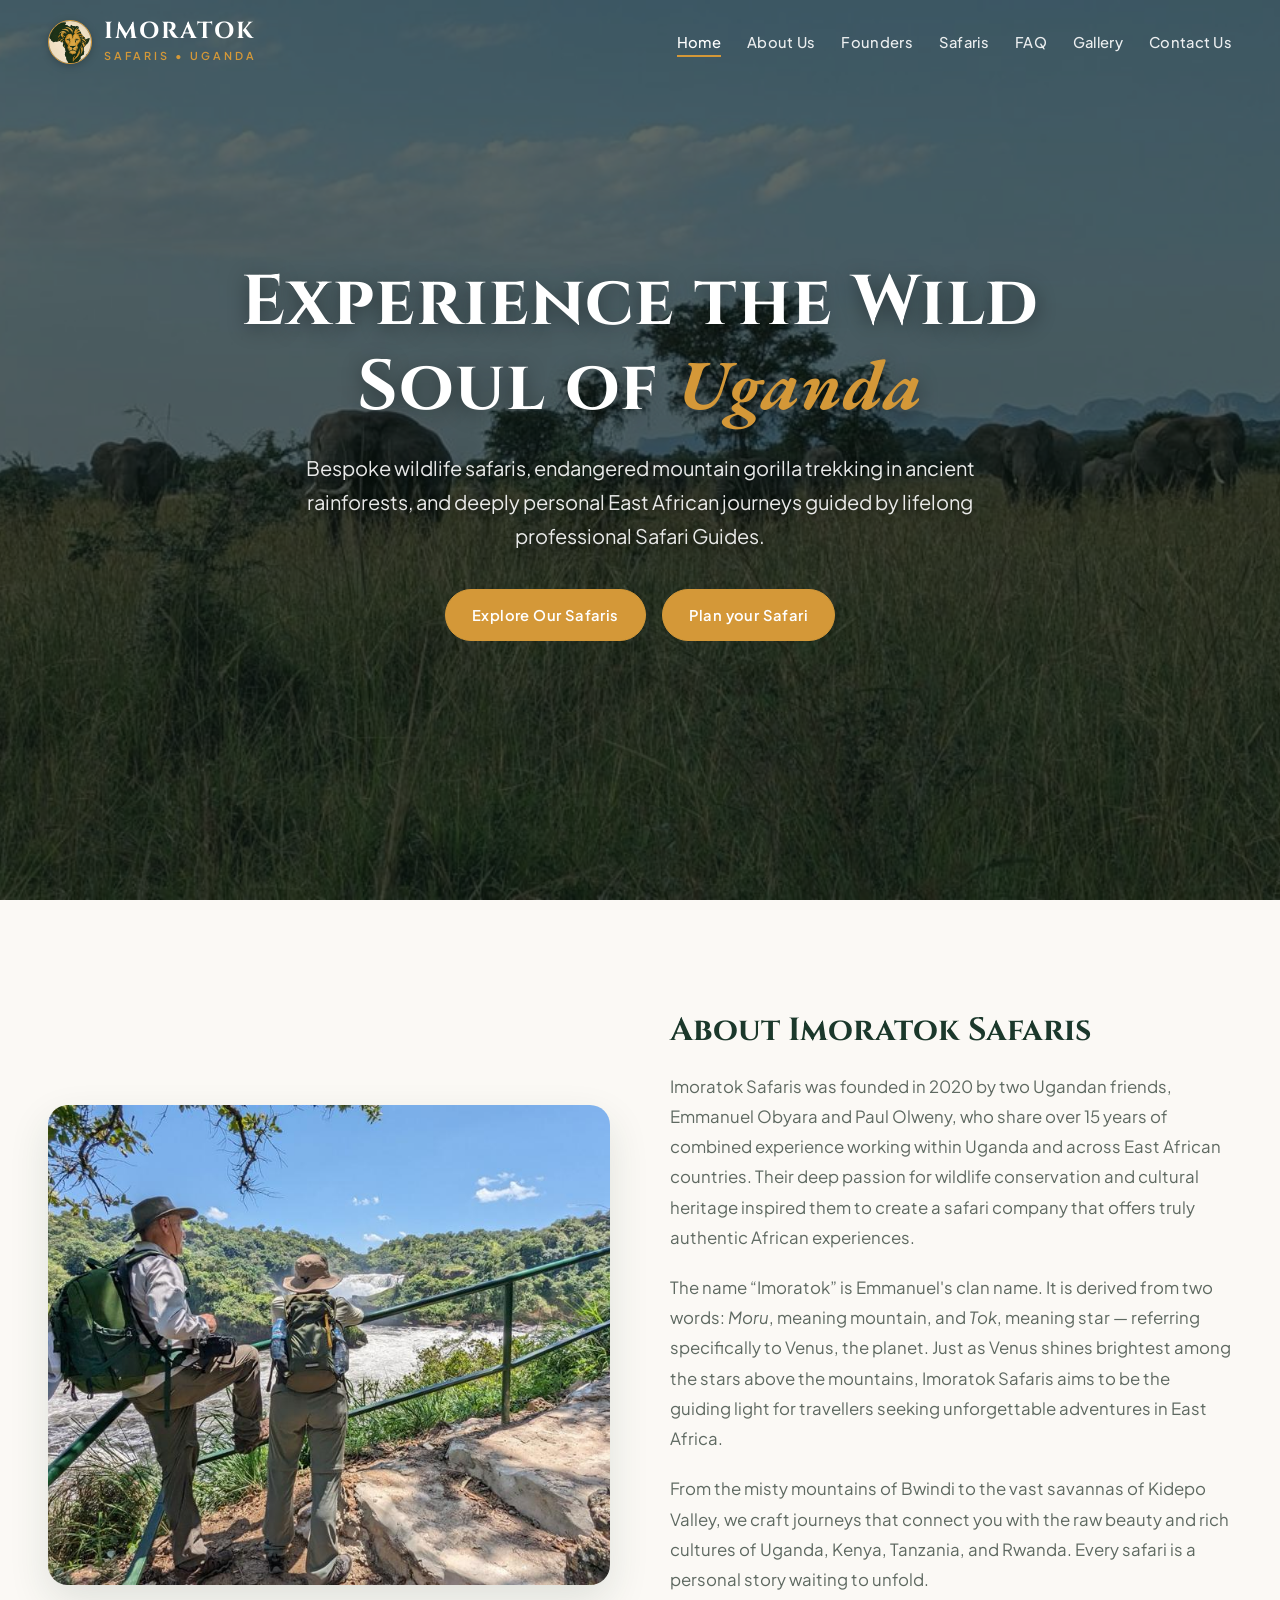
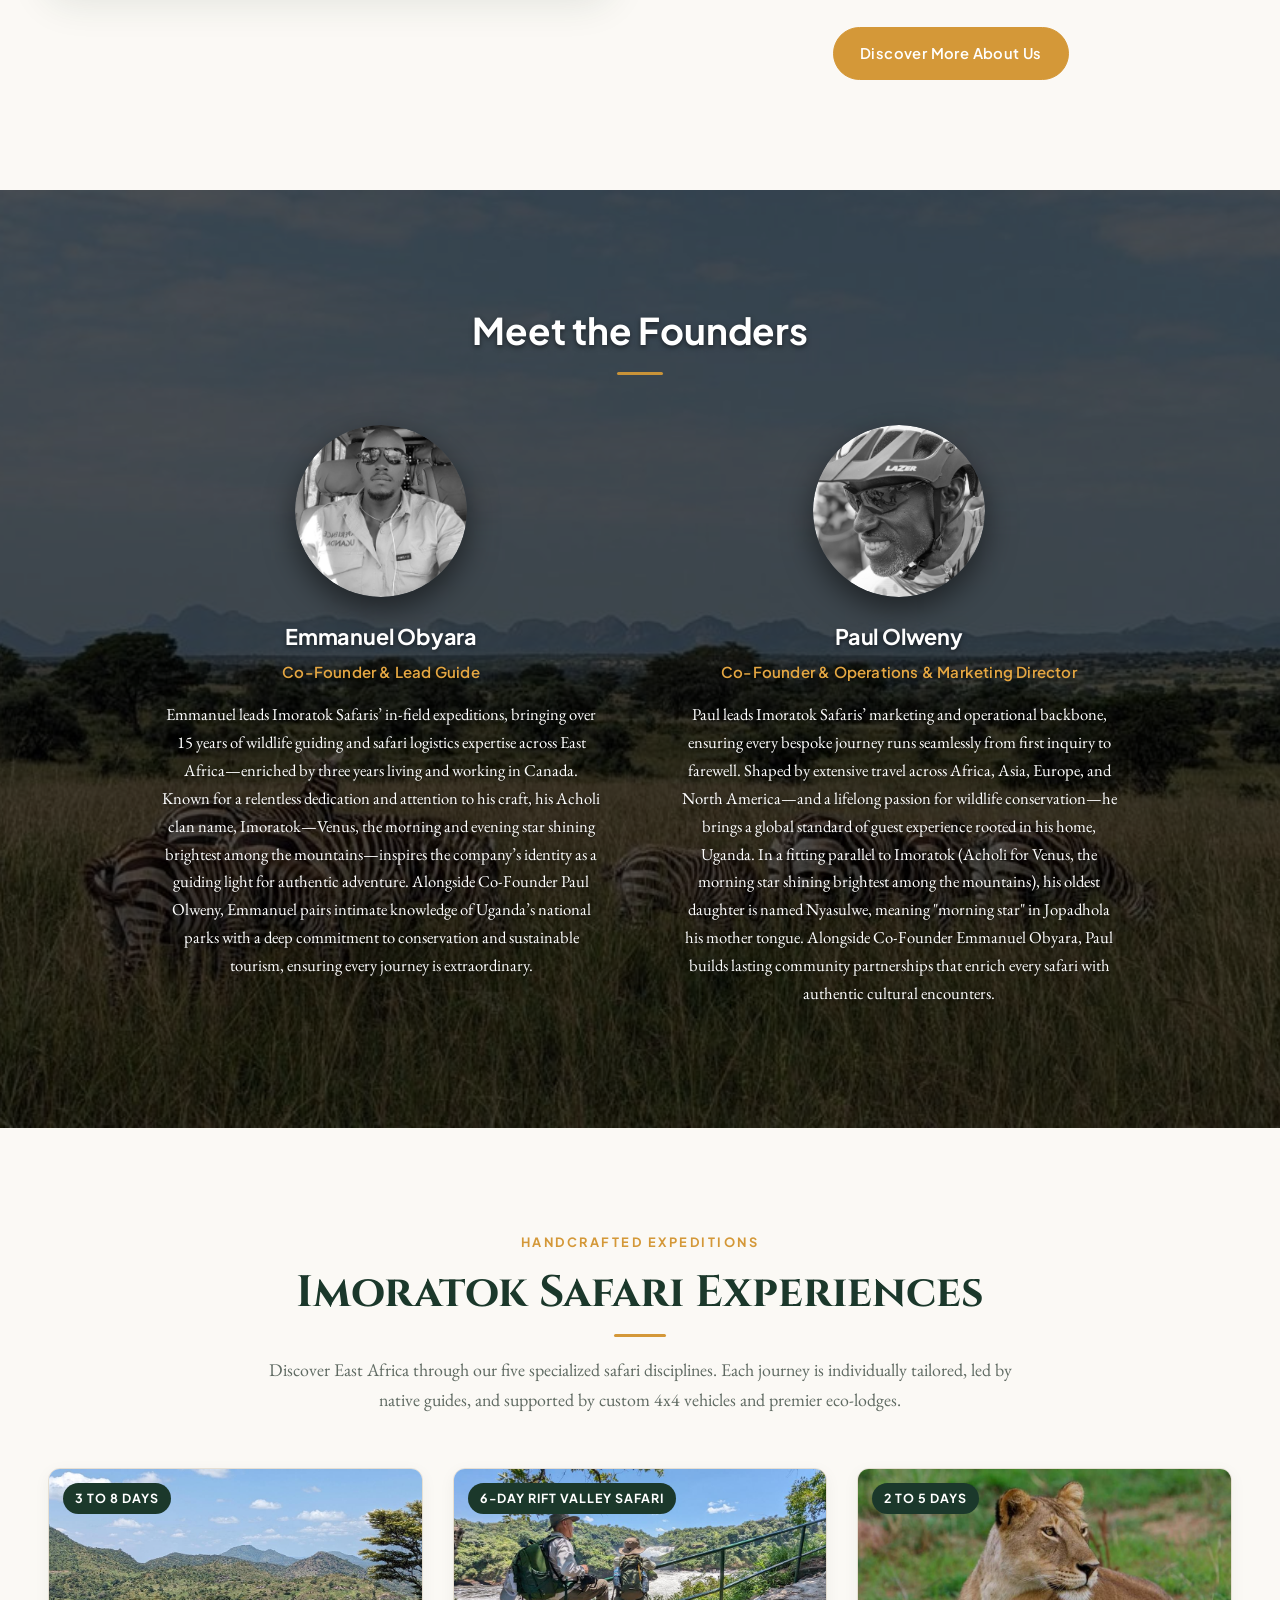
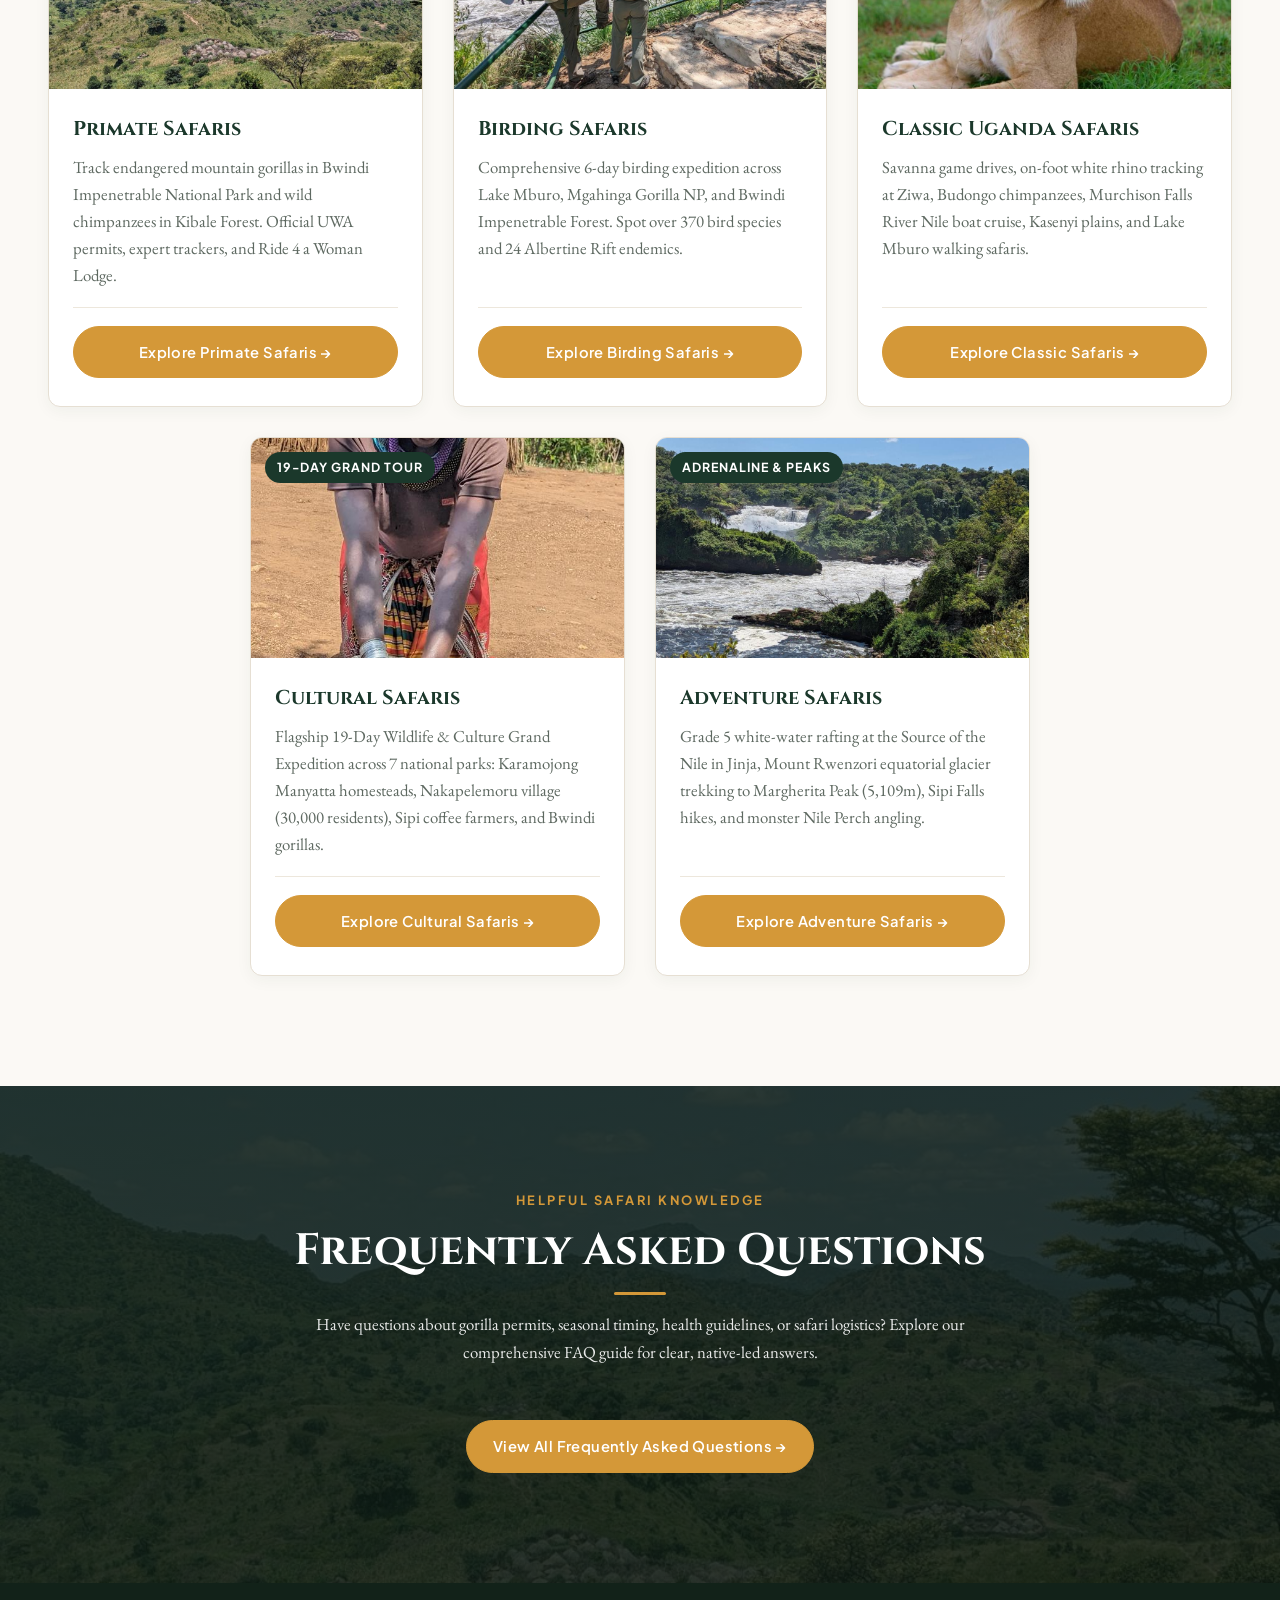
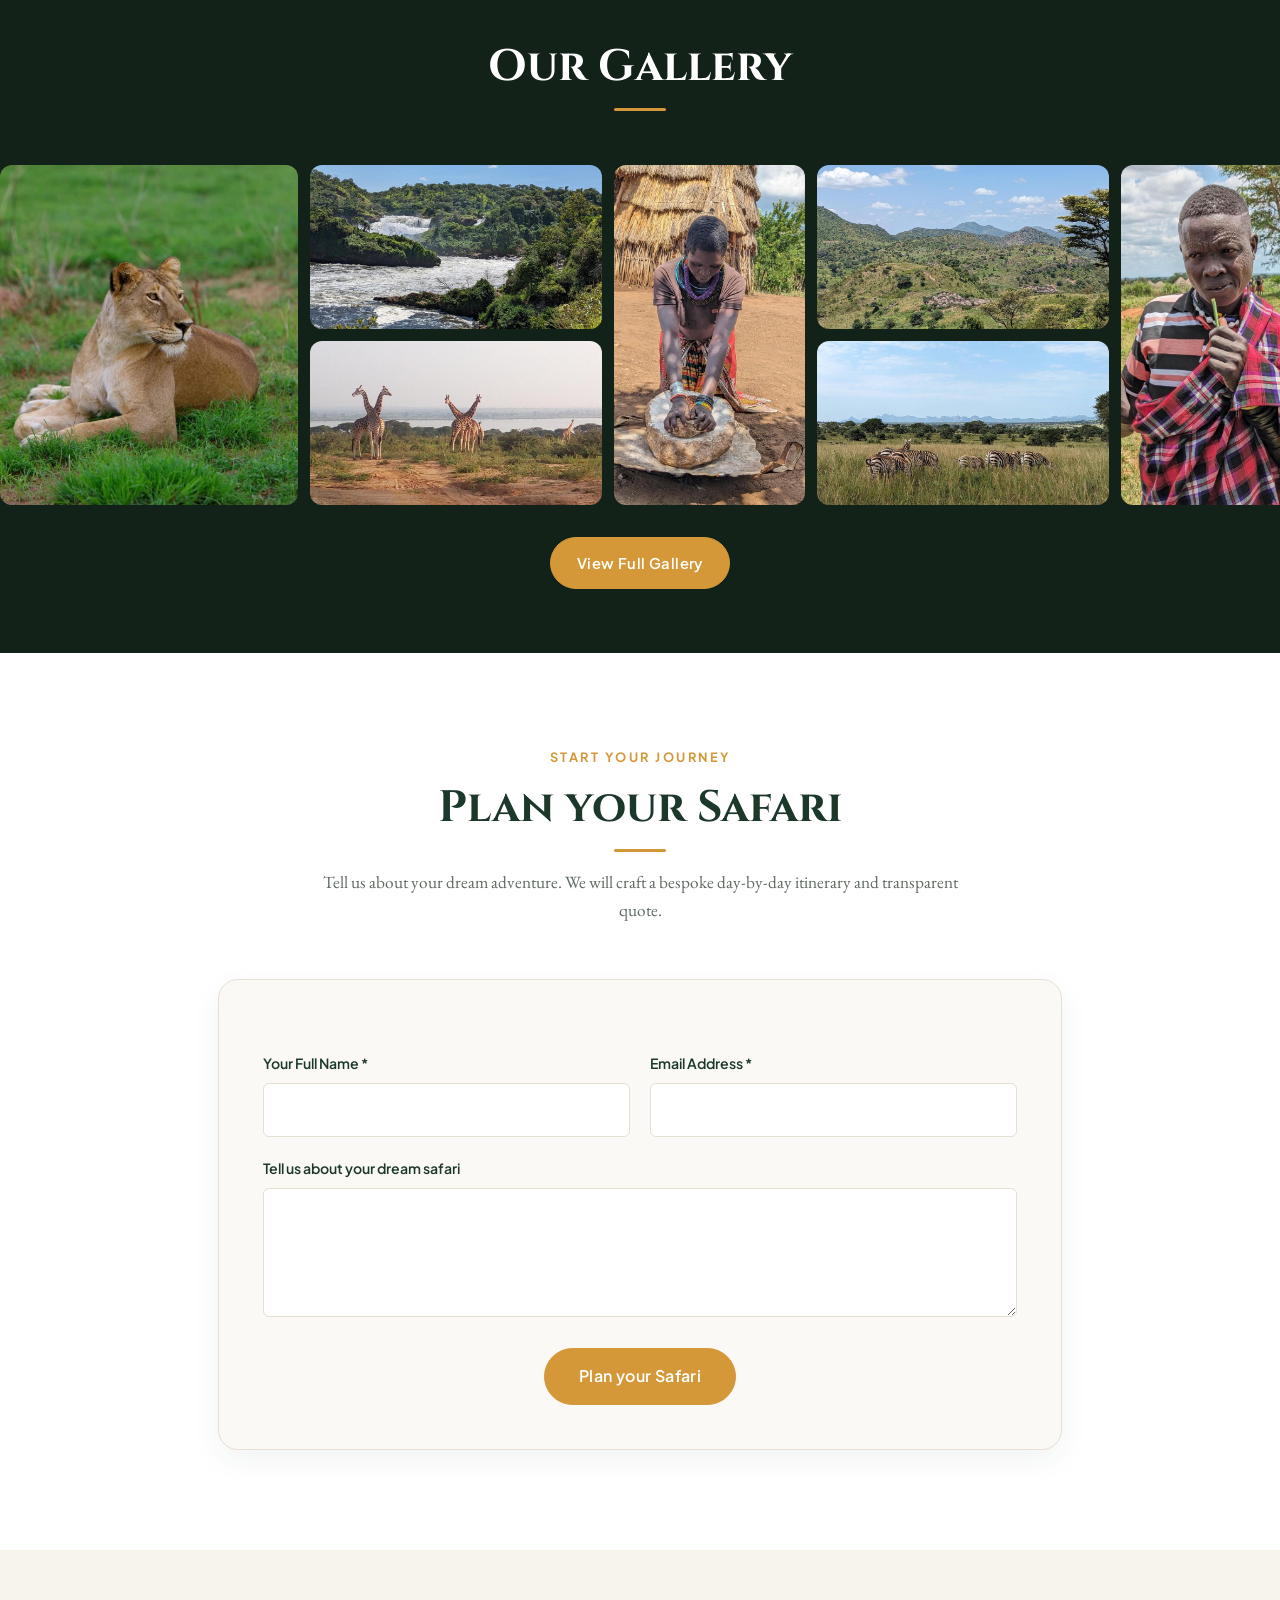
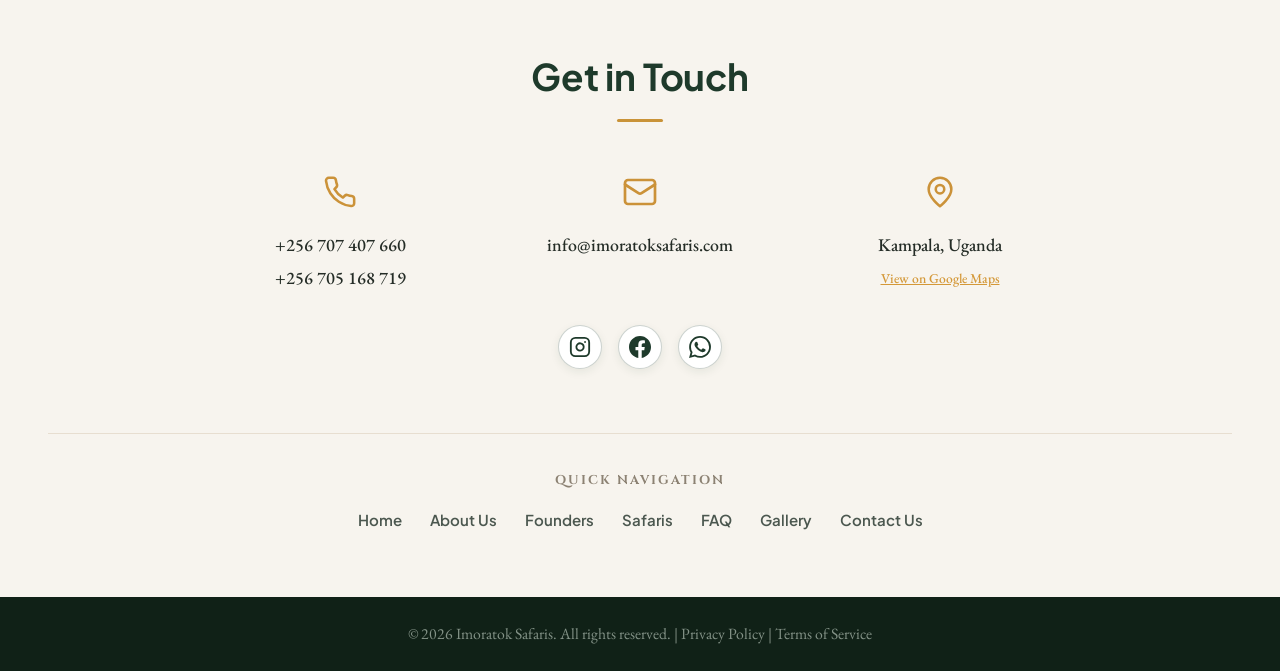
==== index.html @ a0bc0acc "feat: add Home link to navigation and update founder details and job titles" ====
<!DOCTYPE html>
<html lang="en">

<head>
  <meta charset="UTF-8">
  <meta name="viewport" content="width=device-width, initial-scale=1.0">

  <!-- Primary SEO Metadata (Optimized 50-60 chars title, 140-160 chars description) -->
  <title>Uganda Gorilla Safaris &amp; Wildlife Tours | Imoratok</title>
  <meta name="description"
    content="Explore Uganda with native guides. Gorilla trekking in Bwindi, chimps in Kibale, and Big 5 wildlife safaris. Plan your East African safari today.">
  <meta name="keywords"
    content="Uganda Safaris, Gorilla Trekking Bwindi, Uganda Wildlife Tours, Kibale Chimpanzee Habituation, Murchison Falls Safari, Queen Elizabeth National Park, Imoratok Safaris">

  <!-- Canonical URL & Favicon -->
  <link rel="canonical" href="https://imoratoksafaris.com/">
  <link rel="icon" type="image/svg+xml" href="images/favicon.svg">
  <link rel="icon" type="image/png" sizes="32x32" href="images/favicon-32x32.png">
  <link rel="icon" type="image/png" sizes="16x16" href="images/favicon-16x16.png">
  <link rel="apple-touch-icon" sizes="180x180" href="images/apple-touch-icon.png">

  <!-- Open Graph & Social Sharing -->
  <meta property="og:type" content="website">
  <meta property="og:site_name" content="Imoratok Safaris">
  <meta property="og:title" content="Uganda Gorilla Safaris &amp; Wildlife Tours | Imoratok">
  <meta property="og:description"
    content="Discover Uganda with native guides. Mountain gorilla trekking, Big Five game drives, and tailor-made East African safari journeys.">
  <meta property="og:url" content="https://imoratoksafaris.com/">
  <meta property="og:image" content="https://imoratoksafaris.com/images/Falls%20View.jpeg">
  <meta property="og:locale" content="en_US">

  <!-- Twitter Cards -->
  <meta name="twitter:card" content="summary_large_image">
  <meta name="twitter:title" content="Uganda Gorilla Safaris &amp; Wildlife Tours | Imoratok">
  <meta name="twitter:description"
  content="Bespoke wildlife safaris and mountain gorilla trekking in Uganda led by professional Safari Guides with 15+
  years experience.">
  <meta name="twitter:image" content="https://imoratoksafaris.com/images/Falls%20View.jpeg">

  <!-- Google Fonts: Cinzel & Plus Jakarta Sans & EB Garamond -->
  <link rel="preconnect" href="https://fonts.googleapis.com">
  <link rel="preconnect" href="https://fonts.gstatic.com" crossorigin>
  <link
    href="https://fonts.googleapis.com/css2?family=Cinzel:wght@600;700;800&family=EB+Garamond:ital,wght@0,400;0,500;0,600;1,400&family=Plus+Jakarta+Sans:wght@400;500;600;700&display=swap"
    rel="stylesheet">

  <!-- Main Stylesheet -->
  <link rel="stylesheet" href="css/style.css">

  <!-- Structured Data: JSON-LD (Entity, LocalBusiness, FAQPage) -->
  <script type="application/ld+json">
  {
    "@context": "https://schema.org",
    "@graph": [
      {
        "@type": ["TravelAgency", "TouristInformationCenter", "LocalBusiness"],
        "@id": "https://imoratoksafaris.com/#organization",
        "name": "Imoratok Safaris",
        "url": "https://imoratoksafaris.com/",
        "logo": "https://imoratoksafaris.com/images/Imoratok_Safaris_Logo.png",
        "image": "https://imoratoksafaris.com/images/Falls%20View.jpeg",
        "description": "Imoratok Safaris is a premier native-owned tour operator in Uganda, offering bespoke wildlife safaris, mountain gorilla habituation in Bwindi, chimpanzee tracking in Kibale, and cultural East African expeditions.",
        "telephone": "+256707407660",
        "email": "info@imoratoksafaris.com",
        "priceRange": "$$$",
        "address": {
          "@type": "PostalAddress",
          "addressLocality": "Kampala",
          "addressRegion": "Central Region",
          "addressCountry": "UG"
        },
        "geo": {
          "@type": "GeoCoordinates",
          "latitude": 0.3136,
          "longitude": 32.5811
        },
        "areaServed": [
          { "@type": "Country", "name": "Uganda" },
          { "@type": "Country", "name": "Rwanda" },
          { "@type": "Country", "name": "Kenya" },
          { "@type": "Country", "name": "Tanzania" }
        ],
        "founders": [
          {
            "@type": "Person",
            "name": "Emmanuel Obyara",
            "jobTitle": "Co-Founder & Lead Guide"
          },
          {
            "@type": "Person",
            "name": "Paul Olweny",
            "jobTitle": "Co-Founder & Operations & Marketing Director"
          }
        ],
        "sameAs": [
          "https://www.instagram.com/imoratoksafaris",
          "https://www.facebook.com/imoratoksafaris"
        ]
      }
    ]
  }
  </script>
</head>

<body>

  <!-- ==========================================================================
       Header & Navigation
       ========================================================================== -->
  <header class="site-header" role="banner">
    <div class="container header-container">
      <!-- Left: Brand Logo -->
      <a href="#hero" class="brand-logo" aria-label="Imoratok Safaris Homepage">
        <img src="images/logo-badge.png" alt="Imoratok Safaris Emblem" class="brand-logo-badge" width="44" height="44">
        <div class="brand-text">
          <span class="brand-title">IMORATOK</span>
          <span class="brand-subtitle">Safaris • Uganda</span>
        </div>
      </a>

      <!-- Mobile Hamburger Toggle -->
      <button class="mobile-toggle" aria-label="Toggle navigation menu" aria-expanded="false"
        aria-controls="primaryNav">
        <span class="hamburger-line"></span>
        <span class="hamburger-line"></span>
        <span class="hamburger-line"></span>
      </button>

      <!-- Navigation Items -->
      <nav class="nav-wrapper" id="primaryNav" role="navigation" aria-label="Primary Navigation">
        <ul class="nav-links">
          <li><a href="#hero" class="nav-link">Home</a></li>
          <li><a href="#story" class="nav-link">About Us</a></li>
          <li><a href="#founders" class="nav-link">Founders</a></li>
          <li><a href="#safaris" class="nav-link">Safaris</a></li>
          <li><a href="#faq" class="nav-link">FAQ</a></li>
          <li><a href="#gallery" class="nav-link">Gallery</a></li>
          <li><a href="#inquire" class="nav-link">Contact Us</a></li>
        </ul>
      </nav>
    </div>
  </header>

  <!-- ==========================================================================
       Hero Section
       ========================================================================== -->
  <section class="hero-section" id="hero" aria-label="Welcome to Imoratok Safaris">
    <div class="hero-overlay"></div>
    <div class="container hero-content">
      <h1 class="hero-title">
        Experience the Wild Soul of <span class="highlight">Uganda</span>
      </h1>
      <p class="hero-subtitle">
        Bespoke wildlife safaris, endangered mountain gorilla trekking in ancient rainforests, and deeply personal East
        African journeys guided by lifelong professional Safari Guides.
      </p>
      <div style="margin-top: 32px; display: flex; gap: 16px; justify-content: center; flex-wrap: wrap;">
        <a href="#safaris" class="btn btn-primary">Explore Our Safaris</a>
        <a href="#inquire" class="btn btn-primary">Plan your Safari</a>
      </div>
    </div>
  </section>

  <!-- ==========================================================================
       About Us Section
       ========================================================================== -->
  <section class="story-section" id="story">
    <div class="container">
      <div class="story-grid">
        <div class="story-visual">
          <img width="1080" height="607" src="images/Falls View.jpeg" alt="Scenic View of Murchison Falls in Uganda"
            class="story-img-main" loading="lazy">
        </div>

        <div class="story-content">
          <h3>About Imoratok Safaris</h3>
          <p class="story-body">
            Imoratok Safaris was founded in 2020 by two Ugandan friends, Emmanuel Obyara and Paul Olweny, who share over
            15 years of combined experience working within Uganda and across East African countries. Their deep passion
            for wildlife conservation and cultural heritage inspired them to create a safari company that offers truly
            authentic African experiences.
          </p>
          <p class="story-body">
            The name &ldquo;Imoratok&rdquo; is Emmanuel's clan name. It is derived from two words: <em>Moru</em>,
            meaning mountain, and <em>Tok</em>, meaning star &mdash; referring specifically to Venus, the planet. Just
            as Venus shines brightest among the stars above the mountains, Imoratok Safaris aims to be the guiding light
            for travellers seeking unforgettable adventures in East Africa.
          </p>
          <p class="story-body">
            From the misty mountains of Bwindi to the vast savannas of Kidepo Valley, we craft journeys that connect you
            with the raw beauty and rich cultures of Uganda, Kenya, Tanzania, and Rwanda. Every safari is a personal
            story waiting to unfold.
          </p>
          <div class="story-btn-wrapper">
            <a href="about.html" class="btn btn-primary">Discover More About Us</a>
          </div>
        </div>
      </div>
    </div>
  </section>

  <!-- ==========================================================================
       Meet the Founders Section
       ========================================================================== -->
  <section class="founders-section" id="founders">
    <div class="container">
      <div class="founders-header">
        <h2 class="founders-title">Meet the Founders</h2>
        <div class="founders-line"></div>
      </div>

      <div class="founders-grid">
        <!-- Founder 1: Emmanuel Obyara -->
        <div class="founder-card">
          <div class="founder-image-wrapper">
            <img width="800" height="800" src="images/Emma.webp" alt="Emmanuel Obyara - Co-Founder & Lead Guide">
          </div>
          <h3 class="founder-name">Emmanuel Obyara</h3>
          <p class="founder-role">Co-Founder &amp; Lead Guide</p>
          <p class="founder-bio">
            Emmanuel leads Imoratok Safaris’ in-field expeditions, bringing over 15 years of wildlife guiding and safari
            logistics expertise across East Africa—enriched by three years living and working in Canada. Known for a
            relentless dedication and attention to his craft, his Acholi clan name, Imoratok—Venus, the morning and
            evening star shining brightest among the mountains—inspires the company’s identity as a guiding light for
            authentic adventure. Alongside Co-Founder Paul Olweny, Emmanuel pairs intimate knowledge of Uganda’s
            national parks with a deep commitment to conservation and sustainable tourism, ensuring every journey is
            extraordinary.
          </p>
        </div>

        <!-- Founder 2: Paul Olweny -->
        <div class="founder-card">
          <div class="founder-image-wrapper">
            <img width="1350" height="900" src="images/paul-bio.jpg"
              alt="Paul Olweny - Co-Founder & Operations & Marketing Director">
          </div>
          <h3 class="founder-name">Paul Olweny</h3>
          <p class="founder-role">Co-Founder &amp; Operations &amp; Marketing Director</p>
          <p class="founder-bio">
            Paul leads Imoratok Safaris’ marketing and operational backbone, ensuring every bespoke journey runs
            seamlessly from first inquiry to farewell. Shaped by extensive travel across Africa, Asia, Europe, and
            North America—and a lifelong passion for wildlife conservation—he brings a global standard of guest
            experience rooted in his home, Uganda. In a fitting parallel to Imoratok (Acholi for Venus, the morning star
            shining brightest among the mountains), his oldest daughter is named Nyasulwe, meaning "morning star" in
            Jopadhola his mother tongue. Alongside Co-Founder Emmanuel Obyara, Paul builds lasting community
            partnerships that enrich every safari with authentic cultural encounters.
          </p>
        </div>
      </div>
    </div>
  </section>

  <!-- ==========================================================================
       Safaris Section - Signature Safari Experiences (5 Safari Disciplines)
       ========================================================================== -->
  <section class="safaris-section" id="safaris">
    <div class="container">
      <div class="section-header">
        <span class="section-tag">Handcrafted Expeditions</span>
        <h2 class="section-title">Imoratok Safari Experiences</h2>
        <div class="section-line"></div>
        <p
          style="max-width: 780px; margin: 18px auto 0; font-family: var(--font-serif); font-size: 1.12rem; color: var(--color-text-muted); text-align: center;">
          Discover East Africa through our five specialized safari disciplines. Each journey is individually tailored,
          led by native guides, and supported by custom 4x4 vehicles and premier eco-lodges.
        </p>
      </div>

      <!-- 5 Safari Tiles Grid -->
      <div class="featured-safaris-grid">
        <!-- Tile 1: Primate Safaris -->
        <article class="safari-card">
          <div class="safari-card-media">
            <img width="1080" height="607" src="images/Hillside.jpeg"
              alt="Mountain Gorilla Trekking in Bwindi Rainforest" loading="lazy">
            <span class="safari-card-badge">3 to 8 Days</span>
          </div>
          <div class="safari-card-body">
            <h3 class="safari-card-title">Primate Safaris</h3>
            <p class="safari-card-desc">
              Track endangered mountain gorillas in Bwindi Impenetrable National Park and wild chimpanzees in Kibale
              Forest. Official UWA permits, expert trackers, and Ride 4 a Woman Lodge.
            </p>
            <div class="safari-card-footer">
              <a href="primate-safaris.html" class="btn btn-primary" style="width: 100%; text-align: center;">Explore
                Primate Safaris &rarr;</a>
            </div>
          </div>
        </article>

        <!-- Tile 2: Birding Safaris -->
        <article class="safari-card">
          <div class="safari-card-media">
            <img width="1080" height="607" src="images/Falls View.jpeg" alt="Bird Watching in Lake Mburo and Mgahinga"
              loading="lazy">
            <span class="safari-card-badge">6-Day Rift Valley Safari</span>
          </div>
          <div class="safari-card-body">
            <h3 class="safari-card-title">Birding Safaris</h3>
            <p class="safari-card-desc">
              Comprehensive 6-day birding expedition across Lake Mburo, Mgahinga Gorilla NP, and Bwindi Impenetrable
              Forest. Spot over 370 bird species and 24 Albertine Rift endemics.
            </p>
            <div class="safari-card-footer">
              <a href="birding-safaris.html" class="btn btn-primary" style="width: 100%; text-align: center;">Explore
                Birding Safaris &rarr;</a>
            </div>
          </div>
        </article>

        <!-- Tile 3: Classic Uganda Safaris -->
        <article class="safari-card">
          <div class="safari-card-media">
            <img width="947" height="1080" src="images/Animals/Lioness.jpeg"
              alt="Tree Climbing Lion in Queen Elizabeth National Park" loading="lazy">
            <span class="safari-card-badge">2 to 5 Days</span>
          </div>
          <div class="safari-card-body">
            <h3 class="safari-card-title">Classic Uganda Safaris</h3>
            <p class="safari-card-desc">
              Savanna game drives, on-foot white rhino tracking at Ziwa, Budongo chimpanzees, Murchison Falls River Nile
              boat cruise, Kasenyi plains, and Lake Mburo walking safaris.
            </p>
            <div class="safari-card-footer">
              <a href="classic-uganda-safaris.html" class="btn btn-primary"
                style="width: 100%; text-align: center;">Explore Classic Safaris &rarr;</a>
            </div>
          </div>
        </article>

        <!-- Tile 4: Cultural Safaris -->
        <article class="safari-card">
          <div class="safari-card-media">
            <img width="607" height="1080" src="images/Tribal/WhatsApp Image 2026-10-30 at 15.52.56.jpeg"
              alt="Traditional Ugandan Cultural Dancers" loading="lazy">
            <span class="safari-card-badge">19-Day Grand Tour</span>
          </div>
          <div class="safari-card-body">
            <h3 class="safari-card-title">Cultural Safaris</h3>
            <p class="safari-card-desc">
              Flagship 19-Day Wildlife &amp; Culture Grand Expedition across 7 national parks: Karamojong Manyatta
              homesteads, Nakapelemoru village (30,000 residents), Sipi coffee farmers, and Bwindi gorillas.
            </p>
            <div class="safari-card-footer">
              <a href="cultural-safaris.html" class="btn btn-primary" style="width: 100%; text-align: center;">Explore
                Cultural Safaris &rarr;</a>
            </div>
          </div>
        </article>

        <!-- Tile 5: Adventure Safaris -->
        <article class="safari-card">
          <div class="safari-card-media">
            <img width="1080" height="607" src="images/Falls.jpeg" alt="River Nile Rapids and Rwenzori Mountains"
              loading="lazy">
            <span class="safari-card-badge">Adrenaline &amp; Peaks</span>
          </div>
          <div class="safari-card-body">
            <h3 class="safari-card-title">Adventure Safaris</h3>
            <p class="safari-card-desc">
              Grade 5 white-water rafting at the Source of the Nile in Jinja, Mount Rwenzori equatorial glacier trekking
              to Margherita Peak (5,109m), Sipi Falls hikes, and monster Nile Perch angling.
            </p>
            <div class="safari-card-footer">
              <a href="adventure-safaris.html" class="btn btn-primary" style="width: 100%; text-align: center;">Explore
                Adventure Safaris &rarr;</a>
            </div>
          </div>
        </article>
      </div>
    </div>
  </section>

  <!-- ==========================================================================
       Q&A Section: Answers Buyer Questions
       ========================================================================== -->
  <section class="faq-section" id="faq">
    <div class="container faq-container" style="text-align: center;">
      <div class="section-header">
        <span class="section-tag">Helpful Safari Knowledge</span>
        <h2 class="section-title">Frequently Asked Questions</h2>
        <div class="section-line"></div>
        <p
          style="max-width: 650px; margin: 16px auto 0; font-family: var(--font-serif); font-size: 1.05rem; color: var(--color-text-muted); text-align: center;">
          Have questions about gorilla permits, seasonal timing, health guidelines, or safari logistics? Explore our
          comprehensive FAQ guide for clear, native-led answers.
        </p>
      </div>

      <div style="margin-top: 32px;">
        <a href="faq.html" class="btn btn-primary">View All Frequently Asked Questions &rarr;</a>
      </div>
    </div>
  </section>

  <!-- ==========================================================================
       Gallery Section (Continuous Horizontal Marquee)
       ========================================================================== -->
  <section class="gallery-section" id="gallery">
    <div class="container">
      <div class="section-header">
        <h2 class="section-title">Our Gallery</h2>
        <div class="section-line"></div>
      </div>
    </div>

    <div class="gallery-marquee">
      <div class="gallery-track" id="galleryTrack">
        <div class="gallery-item gallery-item--portrait">
          <img width="947" height="1080" src="images/Animals/Lioness.jpeg" alt="Lioness Resting in Tree in Ishasha"
            class="gallery-img">
        </div>

        <div class="gallery-col--stack">
          <div class="gallery-item">
            <img width="1080" height="607" src="images/Falls.jpeg" alt="Murchison Waterfalls on the River Nile"
              class="gallery-img">
          </div>
          <div class="gallery-item">
            <img width="1080" height="608" src="images/Animals/Giraffes.jpeg"
              alt="Rothschild Giraffes in Murchison Savannah" class="gallery-img">
          </div>
        </div>

        <div class="gallery-item gallery-item--portrait">
          <img width="607" height="1080" src="images/Tribal/WhatsApp Image 2026-10-30 at 15.52.56.jpeg"
            alt="Ugandan Cultural Heritage Experience" class="gallery-img">
        </div>

        <div class="gallery-col--stack">
          <div class="gallery-item">
            <img width="1080" height="607" src="images/Hillside.jpeg" alt="Ugandan Hillside Landscape in Kigezi"
              class="gallery-img">
          </div>
          <div class="gallery-item">
            <img width="1080" height="607" src="images/Animals/Zebras.jpeg"
              alt="Zebras Grazing in Lake Mburo National Park" class="gallery-img">
          </div>
        </div>

        <div class="gallery-item gallery-item--portrait">
          <img width="607" height="1080" src="images/Tribal/WhatsApp Image 2026-10-30 at 15.52.57.jpeg"
            alt="Traditional Community Experience in Uganda" class="gallery-img">
        </div>

        <div class="gallery-col--stack">
          <div class="gallery-item">
            <img width="1080" height="608" src="images/Animals/Elephants.jpeg"
              alt="Elephant Herd in Queen Elizabeth National Park" class="gallery-img">
          </div>
          <div class="gallery-item">
            <img width="1080" height="607" src="images/Animals/Buffalo.jpeg" alt="Cape Buffalo Herd in Savannah"
              class="gallery-img">
          </div>
        </div>

        <div class="gallery-item gallery-item--portrait">
          <img width="607" height="1080" src="images/Tribal/WhatsApp Image 2026-10-30 at 15.52.58.jpeg"
            alt="Cultural Dance and Celebration" class="gallery-img">
        </div>

        <div class="gallery-col--stack">
          <div class="gallery-item">
            <img width="1080" height="607" src="images/Huts.jpeg" alt="Traditional Village Huts in Rural Uganda"
              class="gallery-img">
          </div>
          <div class="gallery-item">
            <img width="1080" height="607" src="images/Animals/Croc.jpeg" alt="Nile Crocodile along Kazinga Channel"
              class="gallery-img">
          </div>
        </div>

        <!-- PLACEHOLDERS FOR MORE GALLERY IMAGES:
        Portrait image (full height, full image visible):
        <div class="gallery-item gallery-item--portrait">
          <img src="images/your-portrait-photo.jpeg" alt="Describe your safari photo" class="gallery-img">
        </div>

        Two stacked landscape images (one above the other):
        <div class="gallery-col--stack">
          <div class="gallery-item">
            <img src="images/your-landscape-photo-1.jpeg" alt="Describe your safari photo" class="gallery-img">
          </div>
          <div class="gallery-item">
            <img src="images/your-landscape-photo-2.jpeg" alt="Describe your safari photo" class="gallery-img">
          </div>
        </div>

        Single full-height landscape image:
        <div class="gallery-item gallery-item--wide">
          <img src="images/your-wide-photo.jpeg" alt="Describe your safari photo" class="gallery-img">
        </div>
        -->
      </div>
    </div>

    <div class="container gallery-cta-wrap">
      <a href="gallery.html" class="btn btn-primary">View Full Gallery</a>
    </div>
  </section>

  <!-- ==========================================================================
       Booking Inquiry / Custom Safari Quote Form (Conversion Optimization)
       ========================================================================== -->
  <section class="quote-section" id="inquire" aria-label="Safari Booking and Quote Inquiry">
    <div class="container quote-container">
      <div class="section-header">
        <span class="section-tag">Start Your Journey</span>
        <h2 class="section-title">Plan your Safari</h2>
        <div class="section-line"></div>
        <p
          style="max-width: 650px; margin: 16px auto 0; font-family: var(--font-serif); font-size: 1.08rem; color: var(--color-text-muted); text-align: center;">
          Tell us about your dream adventure. We will craft a bespoke day-by-day itinerary and transparent quote.
        </p>
      </div>

      <div class="quote-card">
        <form id="safariInquiryForm">
          <div class="quote-form-grid">
            <div>
              <label for="inquiryName" class="form-label">Your Full Name *</label>
              <input type="text" id="inquiryName" class="form-control" required>
            </div>

            <div>
              <label for="inquiryEmail" class="form-label">Email Address *</label>
              <input type="email" id="inquiryEmail" class="form-control" required>
            </div>

            <div class="form-group-full">
              <label for="inquiryMessage" class="form-label">Tell us about your dream safari</label>
              <textarea id="inquiryMessage" class="form-control" rows="4" required></textarea>
            </div>
          </div>

          <div class="quote-form-submit">
            <button type="submit" class="btn btn-primary" style="padding: 14px 34px; font-size: 1rem;">
              Plan your Safari
            </button>
          </div>

          <div id="formSuccessMessage"
            style="display: none; margin-top: 18px; padding: 14px; background: #eaf1ed; border: 1px solid #2b5441; border-radius: 6px; color: #1b382b; font-family: var(--font-sans); font-size: 0.92rem; text-align: center;">
            ✓ Thank you! Opening WhatsApp to send your safari details...
          </div>
        </form>
      </div>
    </div>
  </section>

  <!-- ==========================================================================
       Get in Touch & Footer (Complete NAP, Business Hours, Maps, Trust Links)
       ========================================================================== -->
  <footer class="site-footer-wrapper" id="contact">
    <div class="contact-banner">
      <div class="container">
        <div class="contact-banner-header">
          <h2 class="contact-banner-title">Get in Touch</h2>
          <div class="contact-banner-line"></div>
        </div>

        <div class="contact-banner-grid">
          <!-- Phone Column -->
          <div class="contact-item">
            <div class="contact-item-icon">
              <svg width="34" height="34" viewBox="0 0 24 24" fill="none" stroke="#cb9239" stroke-width="1.8"
                stroke-linecap="round" stroke-linejoin="round">
                <path
                  d="M22 16.92v3a2 2 0 0 1-2.18 2 19.79 19.79 0 0 1-8.63-3.07 19.5 19.5 0 0 1-6-6 19.79 19.79 0 0 1-3.07-8.67A2 2 0 0 1 4.11 2h3a2 2 0 0 1 2 1.72 12.84 12.84 0 0 0 .7 2.81 2 2 0 0 1-.45 2.11L8.09 9.91a16 16 0 0 0 6 6l1.27-1.27a2 2 0 0 1 2.11-.45 12.84 12.84 0 0 0 2.81.7A2 2 0 0 1 22 16.92z" />
              </svg>
            </div>
            <div class="contact-item-text">
              <a href="tel:+256707407660">+256 707 407 660</a>
              <a href="tel:+256705168719">+256 705 168 719</a>
            </div>
          </div>

          <!-- Email Column -->
          <div class="contact-item">
            <div class="contact-item-icon">
              <svg width="36" height="36" viewBox="0 0 24 24" fill="none" stroke="#cb9239" stroke-width="1.8"
                stroke-linecap="round" stroke-linejoin="round">
                <rect width="20" height="16" x="2" y="4" rx="2" />
                <path d="m22 7-8.97 5.7a1.94 1.94 0 0 1-2.06 0L2 7" />
              </svg>
            </div>
            <div class="contact-item-text">
              <a href="mailto:info@imoratoksafaris.com">info@imoratoksafaris.com</a>
            </div>
          </div>

          <!-- Location Column -->
          <div class="contact-item">
            <div class="contact-item-icon">
              <svg width="34" height="34" viewBox="0 0 24 24" fill="none" stroke="#cb9239" stroke-width="1.8"
                stroke-linecap="round" stroke-linejoin="round">
                <path d="M20 10c0 6-8 12-8 12s-8-6-8-12a8 8 0 0 1 16 0Z" />
                <circle cx="12" cy="10" r="3" />
              </svg>
            </div>
            <div class="contact-item-text">
              <span>Kampala, Uganda</span>
              <a href="https://maps.google.com/?q=Kampala+Uganda" target="_blank" rel="noopener"
                style="font-size: 0.85rem; color: var(--color-accent); margin-top: 4px; text-decoration: underline;">View
                on Google Maps</a>
            </div>
          </div>
        </div>

        <!-- Social Profiles (Instagram, Facebook, WhatsApp) -->
        <div style="display: flex; justify-content: center; margin-top: 32px; gap: 16px;">
          <a href="https://www.instagram.com/imoratoksafaris" target="_blank" rel="noopener" class="social-link"
            aria-label="Instagram">
            <svg width="20" height="20" viewBox="0 0 24 24" fill="none" stroke="currentColor" stroke-width="2"
              stroke-linecap="round" stroke-linejoin="round">
              <rect x="2" y="2" width="20" height="20" rx="5" ry="5" />
              <path d="M16 11.37A4 4 0 1 1 12.63 8 4 4 0 0 1 16 11.37z" />
              <line x1="17.5" y1="6.5" x2="17.51" y2="6.5" />
            </svg>
          </a>
          <a href="https://www.facebook.com/imoratoksafaris" target="_blank" rel="noopener" class="social-link"
            aria-label="Facebook">
            <svg width="20" height="20" viewBox="0 0 24 24" fill="currentColor">
              <path
                d="M24 12.073c0-6.627-5.373-12-12-12s-12 5.373-12 12c0 5.99 4.388 10.954 10.125 11.854v-8.385H7.078v-3.47h3.047V9.43c0-3.007 1.792-4.669 4.533-4.669 1.312 0 2.686.235 2.686.235v2.953H15.83c-1.491 0-1.956.925-1.956 1.874v2.25h3.328l-.532 3.47h-2.796v8.385C19.612 23.027 24 18.062 24 12.073z" />
            </svg>
          </a>
          <a href="https://wa.me/256707407660" target="_blank" rel="noopener" class="social-link" aria-label="WhatsApp">
            <svg width="20" height="20" viewBox="0 0 24 24" fill="currentColor">
              <path
                d="M17.472 14.382c-.297-.149-1.758-.867-2.03-.967-.273-.099-.471-.148-.67.15-.197.297-.767.966-.94 1.164-.173.199-.347.223-.644.075-.297-.15-1.255-.463-2.39-1.475-.883-.788-1.48-1.761-1.653-2.059-.173-.297-.018-.458.13-.606.134-.133.298-.347.446-.52.149-.174.198-.298.298-.497.099-.198.05-.371-.025-.52-.075-.149-.669-1.612-.916-2.207-.242-.579-.487-.5-.669-.51-.173-.008-.371-.01-.57-.01-.198 0-.52.074-.792.372-.272.297-1.04 1.016-1.04 2.479 0 1.462 1.065 2.875 1.213 3.074.149.198 2.096 3.2 5.077 4.487.709.306 1.262.489 1.694.625.712.227 1.36.195 1.871.118.571-.085 1.758-.719 2.006-1.413.248-.694.248-1.289.173-1.413-.074-.124-.272-.198-.57-.347m-5.421 7.403h-.004a9.87 9.87 0 01-5.031-1.378l-.361-.214-3.741.982.998-3.648-.235-.374a9.86 9.86 0 01-1.51-5.26c.001-5.45 4.436-9.884 9.888-9.884 2.64 0 5.122 1.03 6.988 2.898a9.825 9.825 0 012.893 6.994c-.003 5.45-4.437 9.884-9.885 9.884m8.413-18.297A11.815 11.815 0 0012.05 0C5.495 0 .16 5.335.157 11.892c0 2.096.547 4.142 1.588 5.945L.057 24l6.305-1.654a11.882 11.882 0 005.683 1.448h.005c6.554 0 11.89-5.335 11.893-11.893a11.821 11.821 0 00-3.48-8.413z" />
            </svg>
          </a>
        </div>

        <!-- Quick Navigation -->
        <div class="footer-quick-nav">
          <span class="quick-nav-label">Quick Navigation</span>
          <ul class="quick-nav-links">
            <li><a href="#hero">Home</a></li>
            <li><a href="#story">About Us</a></li>
            <li><a href="#founders">Founders</a></li>
            <li><a href="#safaris">Safaris</a></li>
            <li><a href="#faq">FAQ</a></li>
            <li><a href="#gallery">Gallery</a></li>
            <li><a href="#inquire">Contact Us</a></li>
          </ul>
        </div>
      </div>
    </div>

    <!-- Dark Bottom Bar with Legal Links -->
    <div class="footer-bottom-bar">
      <div class="container">
        <p class="copyright-text">
          &copy; <span id="currentYear"></span> Imoratok Safaris. All rights reserved. |
          <a href="privacy.html">Privacy Policy</a> |
          <a href="terms.html">Terms of Service</a>
        </p>
      </div>
    </div>
  </footer>

  <!-- Main JavaScript File -->
  <script src="js/main.js"></script>
</body>

</html>
---- css/style.css ----
/* ==========================================================================
   Imoratok Safaris - Official Stylesheet
   Based in Uganda | East Africa
   ========================================================================== */

/* --- Custom Properties & Theme Variables --- */
:root {
  /* Color Palette */
  --color-primary: #1b382b;
  /* Deep Safari Forest Green */
  --color-primary-dark: #11261d;
  /* Rich Night Forest */
  --color-primary-light: #2b5441;
  /* Medium Acacia Green */
  --color-primary-soft: #eaf1ed;
  /* Subtle Green Tint */

  --color-accent: #d49838;
  /* Safari Ochre / Warm Amber Gold */
  --color-accent-hover: #ba812b;
  /* Darkened Ochre */
  --color-accent-light: #faedd7;
  /* Warm Gold Wash */

  --color-bg-main: #fbf9f5;
  /* Warm Sand / Ivory Base */
  --color-bg-warm: #f6f2e9;
  /* Founders Section Cream (from screenshot) */
  --color-bg-white: #ffffff;
  --color-bg-card: #ffffff;

  --color-text-main: #242c26;
  /* Charcoal Forest */
  --color-text-muted: #5e6961;
  /* Balanced reading slate */
  --color-text-light: #87948b;
  --color-border: #e6dfd3;
  --color-border-subtle: #ede7dc;

  /* Typography */
  --font-display: 'Cinzel', 'Playfair Display', Georgia, serif;
  --font-serif: 'EB Garamond', Georgia, 'Times New Roman', serif;
  --font-sans: 'Plus Jakarta Sans', system-ui, -apple-system, BlinkMacSystemFont, 'Segoe UI', Roboto, sans-serif;

  /* Layout & Spacing */
  --max-width: 1240px;
  --max-width-narrow: 920px;
  --nav-height: 84px;
  --radius-sm: 6px;
  --radius-md: 12px;
  --radius-lg: 20px;
  --radius-full: 9999px;

  /* Elevation Shadows */
  --shadow-sm: 0 2px 8px rgba(27, 56, 43, 0.05);
  --shadow-md: 0 8px 24px rgba(27, 56, 43, 0.08);
  --shadow-lg: 0 16px 40px rgba(27, 56, 43, 0.12);
  --shadow-portrait: 0 12px 30px rgba(27, 56, 43, 0.14);

  /* Transitions */
  --transition-fast: 0.2s cubic-bezier(0.2, 0, 0, 1);
  --transition-normal: 0.35s cubic-bezier(0.2, 0, 0, 1);
  --transition-smooth: 0.5s cubic-bezier(0.16, 1, 0.3, 1);
}

/* --- Base & Reset --- */
*,
*::before,
*::after {
  box-sizing: border-box;
  margin: 0;
  padding: 0;
}

html {
  scroll-behavior: smooth;
  font-size: 16px;
  text-size-adjust: 100%;
}

body {
  font-family: var(--font-sans);
  background-color: var(--color-bg-main);
  color: var(--color-text-main);
  line-height: 1.65;
  -webkit-font-smoothing: antialiased;
  -moz-osx-font-smoothing: grayscale;
  overflow-x: hidden;
}

img {
  max-width: 100%;
  height: auto;
  display: block;
}

a {
  color: inherit;
  text-decoration: none;
  transition: color var(--transition-fast);
}

button,
input,
textarea,
select {
  font: inherit;
  color: inherit;
}

ul,
ol {
  list-style: none;
}

.container {
  width: 100%;
  max-width: var(--max-width);
  margin-left: auto;
  margin-right: auto;
  padding-left: 28px;
  padding-right: 28px;
}

.container-narrow {
  max-width: var(--max-width-narrow);
}

/* --- Typography Helpers --- */
.section-header {
  text-align: center;
  margin-bottom: 54px;
}

.section-tag {
  display: inline-block;
  font-size: 0.8rem;
  letter-spacing: 2.5px;
  text-transform: uppercase;
  font-weight: 700;
  color: var(--color-accent);
  margin-bottom: 12px;
}

.section-title {
  font-family: var(--font-display);
  font-size: clamp(2rem, 3.5vw, 2.75rem);
  font-weight: 700;
  color: var(--color-primary);
  line-height: 1.25;
}

.section-line {
  width: 52px;
  height: 3px;
  background-color: var(--color-accent);
  margin: 14px auto 0;
  border-radius: 2px;
}

.section-desc {
  max-width: 680px;
  margin: 18px auto 0;
  color: var(--color-text-muted);
  font-size: 1.05rem;
}

/* --- Buttons & CTAs --- */
.btn {
  display: inline-flex;
  align-items: center;
  justify-content: center;
  gap: 10px;
  font-size: 0.92rem;
  font-weight: 600;
  letter-spacing: 0.4px;
  padding: 13px 26px;
  border-radius: var(--radius-full);
  border: 1px solid transparent;
  cursor: pointer;
  transition: all var(--transition-normal);
  text-align: center;
}

.btn-primary {
  background-color: var(--color-accent);
  color: #ffffff;
  border: 1px solid var(--color-accent);
}

.btn-primary:hover {
  background-color: var(--color-accent-hover);
  border-color: var(--color-accent-hover);
  transform: translateY(-2px);
}

.btn-forest {
  background-color: var(--color-primary);
  color: #ffffff;
  border: 1px solid var(--color-primary);
}

.btn-forest:hover {
  background-color: var(--color-primary-light);
  border-color: var(--color-primary-light);
  transform: translateY(-2px);
}

.btn-outline-light {
  background: rgba(255, 255, 255, 0.12);
  backdrop-filter: blur(8px);
  -webkit-backdrop-filter: blur(8px);
  color: #ffffff;
  border-color: rgba(255, 255, 255, 0.45);
}

.btn-outline-light:hover {
  background: rgba(255, 255, 255, 0.95);
  color: var(--color-primary-dark);
  border-color: #ffffff;
  transform: translateY(-2px);
}

.btn-outline-forest {
  background: transparent;
  color: var(--color-primary);
  border-color: var(--color-primary);
}

.btn-outline-forest:hover {
  background-color: var(--color-primary);
  color: #ffffff;
}

.btn-sm {
  padding: 9px 18px;
  font-size: 0.85rem;
}

/* ==========================================================================
   Header & Navigation
   Navbar items are right-aligned as requested.
   ========================================================================== */
.site-header {
  position: fixed;
  top: 0;
  left: 0;
  width: 100%;
  height: var(--nav-height);
  z-index: 1000;
  transition: background-color var(--transition-normal),
    box-shadow var(--transition-normal),
    backdrop-filter var(--transition-normal);
  background-color: transparent;
}

.site-header.scrolled {
  background-color: rgba(255, 255, 255, 0.94);
  backdrop-filter: blur(12px);
  -webkit-backdrop-filter: blur(12px);
  box-shadow: 0 4px 20px rgba(0, 0, 0, 0.08);
  height: 74px;
}

.header-container {
  display: flex;
  align-items: center;
  justify-content: space-between;
  height: 100%;
}

/* Brand Logo (Left) */
.brand-logo {
  display: flex;
  align-items: center;
  gap: 12px;
  text-decoration: none;
  z-index: 1001;
  transition: transform var(--transition-fast);
}

.brand-logo:hover {
  transform: translateY(-1px);
}

.brand-logo-badge {
  width: 44px;
  height: 44px;
  min-width: 44px;
  border-radius: 50%;
  object-fit: cover;
  border: 1.5px solid var(--color-accent);
  box-shadow: 0 2px 8px rgba(0, 0, 0, 0.22);
  background-color: var(--color-cream);
  transition: transform var(--transition-fast), border-color var(--transition-fast);
  display: block;
}

.brand-logo:hover .brand-logo-badge {
  transform: scale(1.05);
  border-color: #e5b058;
}

.brand-text {
  display: flex;
  flex-direction: column;
}

.brand-title {
  font-family: var(--font-display);
  font-size: 1.45rem;
  font-weight: 700;
  letter-spacing: 2px;
  color: #ffffff;
  line-height: 1.1;
  transition: color var(--transition-fast);
}

.brand-subtitle {
  font-size: 0.68rem;
  letter-spacing: 3px;
  text-transform: uppercase;
  color: var(--color-accent);
  font-weight: 600;
  margin-top: 2px;
}

.site-header.scrolled .brand-title {
  color: var(--color-primary);
}

/* Right-aligned Navigation */
.nav-wrapper {
  display: flex;
  align-items: center;
  justify-content: flex-end;
  gap: 32px;
  margin-left: auto;
}

.nav-links {
  display: flex;
  align-items: center;
  gap: 26px;
}

.nav-link {
  font-size: 0.92rem;
  font-weight: 500;
  letter-spacing: 0.3px;
  color: rgba(255, 255, 255, 0.9);
  position: relative;
  padding: 6px 0;
  transition: color var(--transition-fast);
}

.nav-link::after {
  content: '';
  position: absolute;
  bottom: 0;
  left: 0;
  width: 0%;
  height: 2px;
  background-color: var(--color-accent);
  transition: width var(--transition-normal);
}

.nav-link:hover,
.nav-link.active {
  color: #ffffff;
}

.nav-link:hover::after,
.nav-link.active::after {
  width: 100%;
}

.site-header.scrolled .nav-link {
  color: var(--color-text-main);
}

.site-header.scrolled .nav-link:hover,
.site-header.scrolled .nav-link.active {
  color: var(--color-primary);
}

.nav-cta {
  padding: 10px 22px;
  font-size: 0.88rem;
}

/* Mobile Hamburger Toggle */
.mobile-toggle {
  display: none;
  background: none;
  border: none;
  cursor: pointer;
  padding: 8px;
  z-index: 1001;
}

.hamburger-line {
  display: block;
  width: 26px;
  height: 2.5px;
  margin: 5px 0;
  background-color: #ffffff;
  border-radius: 2px;
  transition: transform var(--transition-normal), opacity var(--transition-normal), background-color var(--transition-normal);
}

.site-header.scrolled .hamburger-line {
  background-color: var(--color-primary);
}

.mobile-toggle.active .hamburger-line:nth-child(1) {
  transform: translateY(7.5px) rotate(45deg);
  background-color: var(--color-primary);
}

.mobile-toggle.active .hamburger-line:nth-child(2) {
  opacity: 0;
}

.mobile-toggle.active .hamburger-line:nth-child(3) {
  transform: translateY(-7.5px) rotate(-45deg);
  background-color: var(--color-primary);
}

/* ==========================================================================
   Hero Section
   ========================================================================== */
.hero-section {
  position: relative;
  min-height: 100vh;
  display: flex;
  align-items: center;
  justify-content: center;
  padding-top: var(--nav-height);
  padding-bottom: 80px;
  background-color: #12241b;
  background-image: url('../images/Animals/Elephants2.jpeg');
  background-position: center;
  background-size: cover;
  background-repeat: no-repeat;
  color: #ffffff;
  text-align: center;
}

.hero-overlay {
  position: absolute;
  inset: 0;
  background-color: rgba(13, 26, 19, 0.65);
  pointer-events: none;
}

.hero-content {
  position: relative;
  z-index: 2;
  max-width: 900px;
  margin: 0 auto;
}

.hero-badge {
  display: inline-flex;
  align-items: center;
  gap: 8px;
  background: rgba(255, 255, 255, 0.12);
  border: 1px solid rgba(255, 255, 255, 0.22);
  backdrop-filter: blur(8px);
  -webkit-backdrop-filter: blur(8px);
  padding: 7px 18px;
  border-radius: var(--radius-full);
  font-size: 0.8rem;
  letter-spacing: 2px;
  text-transform: uppercase;
  color: var(--color-accent);
  font-weight: 700;
  margin-bottom: 24px;
}

.hero-title {
  font-family: var(--font-display);
  font-size: clamp(2.5rem, 5.5vw, 4.4rem);
  font-weight: 700;
  line-height: 1.15;
  letter-spacing: 1px;
  margin-bottom: 22px;
  text-shadow: 0 4px 20px rgba(0, 0, 0, 0.4);
}

.hero-title .highlight {
  color: var(--color-accent);
  font-style: italic;
  font-family: var(--font-serif);
}

.hero-subtitle {
  font-size: clamp(1.05rem, 2vw, 1.25rem);
  font-weight: 400;
  line-height: 1.7;
  color: rgba(255, 255, 255, 0.9);
  max-width: 720px;
  margin: 0 auto 36px;
  text-shadow: 0 2px 8px rgba(0, 0, 0, 0.4);
}

.hero-actions {
  display: flex;
  align-items: center;
  justify-content: center;
  gap: 16px;
  flex-wrap: wrap;
  margin-bottom: 0;
}

/* ==========================================================================
   Our Story Section
   ========================================================================== */
.story-section {
  padding: 110px 0;
  background-color: var(--color-bg-main);
  position: relative;
}

.story-grid {
  display: grid;
  grid-template-columns: 1fr 1fr;
  gap: 60px;
  align-items: center;
}

.story-visual {
  position: relative;
}

.story-img-main {
  width: 100%;
  height: 480px;
  object-fit: cover;
  border-radius: var(--radius-lg);
  box-shadow: var(--shadow-lg);
}

.story-badge-floating {
  position: absolute;
  bottom: -24px;
  right: -20px;
  background-color: var(--color-primary);
  color: #ffffff;
  padding: 24px 28px;
  border-radius: var(--radius-md);
  box-shadow: var(--shadow-lg);
  border-left: 4px solid var(--color-accent);
  max-width: 250px;
}

.floating-number {
  font-family: var(--font-display);
  font-size: 2.2rem;
  font-weight: 700;
  color: var(--color-accent);
  line-height: 1;
  display: block;
  margin-bottom: 6px;
}

.floating-text {
  font-size: 0.85rem;
  color: rgba(255, 255, 255, 0.85);
  line-height: 1.4;
}

.story-content h3 {
  font-family: var(--font-display);
  font-size: 2rem;
  color: var(--color-primary);
  margin-bottom: 20px;
  line-height: 1.3;
}

.story-lead {
  font-family: var(--font-serif);
  font-size: 1.25rem;
  line-height: 1.7;
  color: var(--color-primary-light);
  margin-bottom: 18px;
  font-style: italic;
}

.story-body {
  color: var(--color-text-muted);
  font-size: 1.05rem;
  line-height: 1.8;
  margin-bottom: 20px;
}

.story-body:last-child {
  margin-bottom: 0;
}

.story-btn-wrapper {
  display: flex;
  justify-content: center;
  margin-top: 32px;
}

/* ==========================================================================
   Meet the Founders Section
   - Zebras photographic background
   - Centered title "Meet the Founders"
   - Gold accent line
   - 2 columns directly on the background (no green card box)
   - Clean circular portraits with no yellow outline
   - Clean legible typography with text shadow
   ========================================================================== */
.founders-section {
  position: relative;
  padding: 110px 0 120px;
  background-color: #0b0b0b;
  background-image: url('../images/Animals/Zebras.jpeg');
  background-position: center;
  background-size: cover;
  background-repeat: no-repeat;
  color: #ffffff;
}

.founders-section::before {
  content: '';
  position: absolute;
  inset: 0;
  background: rgba(0, 0, 0, 0.68);
  pointer-events: none;
}

.founders-section .container {
  position: relative;
  z-index: 2;
}

.founders-header {
  text-align: center;
  margin-bottom: 50px;
}

.founders-title {
  font-family: var(--font-sans);
  font-size: clamp(1.85rem, 3.2vw, 2.3rem);
  font-weight: 700;
  color: #ffffff;
  letter-spacing: -0.2px;
  margin-bottom: 12px;
  text-shadow: 0 2px 5px rgba(0, 0, 0, 0.5);
}

.founders-line {
  width: 46px;
  height: 3px;
  background-color: #c99338;
  margin: 0 auto;
  border-radius: 2px;
}

.founders-grid {
  display: grid;
  grid-template-columns: 1fr 1fr;
  gap: 56px;
  max-width: 980px;
  margin: 0 auto;
  align-items: start;
}

.founder-card {
  text-align: center;
  display: flex;
  flex-direction: column;
  align-items: center;
  background: transparent;
  border: none;
  box-shadow: none;
  padding: 0;
}

.founder-image-wrapper {
  position: relative;
  width: 172px;
  height: 172px;
  border-radius: 50%;
  margin-bottom: 22px;
  background-color: transparent;
  box-shadow: 0 12px 30px rgba(0, 0, 0, 0.5);
  display: flex;
  align-items: center;
  justify-content: center;
  overflow: hidden;
  border: none;
  transition: transform var(--transition-normal), box-shadow var(--transition-normal);
}

.founder-image-wrapper:hover {
  transform: translateY(-4px);
  box-shadow: 0 18px 36px rgba(0, 0, 0, 0.6);
}

.founder-image-wrapper img {
  width: 100%;
  height: 100%;
  object-fit: cover;
  border-radius: 50%;
}

.founder-name {
  font-family: var(--font-sans);
  font-size: 1.35rem;
  font-weight: 700;
  color: #ffffff;
  margin-bottom: 5px;
  letter-spacing: -0.2px;
  text-shadow: 0 2px 4px rgba(0, 0, 0, 0.5);
}

.founder-role {
  font-family: var(--font-sans);
  font-size: 0.94rem;
  font-weight: 600;
  color: #e5a742;
  margin-bottom: 16px;
  letter-spacing: 0.2px;
  text-shadow: 0 1px 3px rgba(0, 0, 0, 0.4);
}

.founder-bio {
  font-family: var(--font-serif);
  font-size: 1.04rem;
  line-height: 1.68;
  color: #ffffff;
  text-align: center;
  max-width: 440px;
  margin: 0 auto;
  text-shadow: 0 1px 4px rgba(0, 0, 0, 0.65);
}

/* ==========================================================================
   Safaris Section (Clean Tiles)
   ========================================================================== */
.safaris-section {
  padding: 100px 0 110px;
  background-color: var(--color-bg-main);
}

.safari-tiles-grid {
  display: grid;
  grid-template-columns: repeat(3, 1fr);
  gap: 32px;
  max-width: 1140px;
  margin: 0 auto;
}

.safari-tile {
  background-color: #ffffff;
  border: 1px solid var(--color-border);
  border-top: 4px solid var(--color-accent);
  border-radius: var(--radius-md);
  padding: 38px 32px;
  box-shadow: 0 4px 18px rgba(27, 56, 43, 0.04);
  transition: transform var(--transition-normal), box-shadow var(--transition-normal), border-top-color var(--transition-normal);
  display: flex;
  flex-direction: column;
}

.safari-tile:hover {
  transform: translateY(-5px);
  box-shadow: 0 14px 34px rgba(27, 56, 43, 0.09);
  border-top-color: var(--color-primary);
}

.safaris-btn-wrapper {
  display: flex;
  justify-content: center;
  margin-top: 48px;
}

@media (max-width: 992px) {
  .safari-tiles-grid {
    grid-template-columns: repeat(2, 1fr);
  }
}

@media (max-width: 640px) {
  .safari-tiles-grid {
    grid-template-columns: 1fr;
  }
}

.safari-tile-title {
  font-family: var(--font-sans);
  font-size: 1.35rem;
  font-weight: 700;
  color: #1e3a2b;
  margin-bottom: 14px;
  line-height: 1.3;
  letter-spacing: -0.2px;
}

.safari-tile-text {
  font-size: 1rem;
  line-height: 1.72;
  color: var(--color-text-muted);
}

/* ==========================================================================
   Gallery Section
   ========================================================================== */
.gallery-section {
  padding: 56px 0 64px;
  background-color: #122219;
  /* Dark moody safari backdrop */
  color: #ffffff;
}

.gallery-section .section-title {
  color: #ffffff;
}

.gallery-section .section-desc {
  color: rgba(255, 255, 255, 0.75);
}

.gallery-marquee {
  width: 100%;
  overflow: hidden;
  margin-top: 28px;
}

.gallery-track {
  display: flex;
  align-items: stretch;
  height: 340px;
  width: max-content;
  will-change: transform;
  animation: galleryScrollLeft 36s linear infinite;
}

@keyframes galleryScrollLeft {
  0% {
    transform: translate3d(0, 0, 0);
  }
  100% {
    transform: translate3d(-50%, 0, 0);
  }
}

.gallery-col--stack {
  flex: 0 0 292px;
  height: 100%;
  display: flex;
  flex-direction: column;
  gap: 12px;
  margin-right: 12px;
}

.gallery-item {
  position: relative;
  border-radius: var(--radius-md);
  overflow: hidden;
  cursor: default;
}

.gallery-col--stack .gallery-item {
  flex: 1 1 0;
  width: 100%;
  min-height: 0;
}

.gallery-item--portrait,
.gallery-item--wide {
  flex: 0 0 auto;
  height: 100%;
  margin-right: 12px;
}

.gallery-img {
  width: 100%;
  height: 100%;
  object-fit: cover;
  display: block;
  transition: transform var(--transition-smooth);
}

.gallery-item--portrait .gallery-img,
.gallery-item--wide .gallery-img {
  width: auto;
  height: 100%;
  max-width: none;
}

.gallery-item:hover .gallery-img {
  transform: scale(1.04);
}

.gallery-cta-wrap {
  text-align: center;
  margin-top: 32px;
}

/* Full Gallery Page Masonry Grid */
.full-gallery-section {
  padding: 64px 0 80px;
  background-color: var(--color-bg-alt);
}

.full-gallery-masonry {
  columns: 3;
  column-gap: 18px;
}

.full-gallery-card {
  break-inside: avoid;
  margin-bottom: 18px;
  border-radius: var(--radius-md);
  overflow: hidden;
  background-color: #122219;
  box-shadow: var(--shadow-sm);
}

.full-gallery-card img {
  width: 100%;
  height: auto;
  display: block;
  transition: transform var(--transition-smooth);
}

.full-gallery-card:hover img {
  transform: scale(1.03);
}

@media (max-width: 992px) {
  .full-gallery-masonry {
    columns: 2;
  }
}

@media (max-width: 576px) {
  .full-gallery-masonry {
    columns: 1;
  }
}

/* ==========================================================================
   Get in Touch & Footer (Exact Screenshot Match)
   ========================================================================== */
.site-footer-wrapper {
  background-color: #f7f4ee;
}

.contact-banner {
  padding: 96px 0 64px;
  background-color: #f7f4ee;
}

.contact-banner-header {
  text-align: center;
  margin-bottom: 50px;
}

.contact-banner-title {
  font-family: var(--font-sans);
  font-size: clamp(1.85rem, 3.2vw, 2.3rem);
  font-weight: 700;
  color: #1e3a2b;
  letter-spacing: -0.2px;
  margin-bottom: 12px;
}

.contact-banner-line {
  width: 46px;
  height: 3px;
  background-color: #c99338;
  margin: 0 auto;
  border-radius: 2px;
}

.contact-banner-grid {
  display: grid;
  grid-template-columns: repeat(3, 1fr);
  max-width: 860px;
  margin: 0 auto;
  gap: 40px;
  text-align: center;
  align-items: start;
}

.contact-item {
  display: flex;
  flex-direction: column;
  align-items: center;
  text-align: center;
}

.contact-item-icon {
  margin-bottom: 18px;
  display: flex;
  align-items: center;
  justify-content: center;
  height: 40px;
}

.contact-item-text {
  display: flex;
  flex-direction: column;
  gap: 4px;
}

.contact-item-text a,
.contact-item-text span {
  font-family: var(--font-serif);
  font-size: 1.12rem;
  color: #242c26;
  font-weight: 500;
  transition: color var(--transition-fast);
}

.contact-item-text a:hover {
  color: #cb9239;
}

/* Quick Navigation */
.footer-quick-nav {
  margin-top: 64px;
  padding-top: 36px;
  border-top: 1px solid #e7ded0;
  text-align: center;
}

.quick-nav-label {
  font-family: var(--font-display);
  font-size: 0.8rem;
  letter-spacing: 2px;
  text-transform: uppercase;
  color: #8c8273;
  font-weight: 700;
  display: block;
  margin-bottom: 16px;
}

.quick-nav-links {
  display: flex;
  justify-content: center;
  align-items: center;
  gap: 28px;
  flex-wrap: wrap;
}

.quick-nav-links a {
  font-size: 0.94rem;
  font-weight: 600;
  color: #4b574f;
  transition: color var(--transition-fast);
}

.quick-nav-links a:hover {
  color: var(--color-primary);
}

/* Dark Bottom Bar */
.footer-bottom-bar {
  background-color: #102117;
  padding: 24px 0;
  text-align: center;
}

.copyright-text {
  font-family: var(--font-serif);
  font-size: 0.98rem;
  color: #839287;
  margin: 0;
}

/* ==========================================================================
   Responsive Breakpoints
   ========================================================================== */
@media (max-width: 1024px) {
  .story-grid {
    grid-template-columns: 1fr;
    gap: 40px;
  }

  .contact-grid {
    grid-template-columns: 1fr;
  }

  .footer-top {
    grid-template-columns: 1fr 1fr;
  }
}

@media (max-width: 768px) {
  :root {
    --nav-height: 72px;
  }

  .brand-logo {
    gap: 10px;
  }

  .brand-logo-badge {
    width: 38px;
    height: 38px;
    min-width: 38px;
  }

  .brand-title {
    font-size: 1.25rem;
    letter-spacing: 1.5px;
  }

  .brand-subtitle {
    font-size: 0.6rem;
    letter-spacing: 2px;
  }

  .gallery-track {
    height: 250px;
  }

  .gallery-col--stack {
    flex: 0 0 214px;
    gap: 10px;
    margin-right: 10px;
  }

  .gallery-item--portrait,
  .gallery-item--wide {
    margin-right: 10px;
  }

  .mobile-toggle {
    display: block;
  }

  .nav-wrapper {
    position: fixed;
    top: var(--nav-height);
    right: -100%;
    width: 82%;
    max-width: 380px;
    height: calc(100vh - var(--nav-height));
    background-color: #ffffff;
    flex-direction: column;
    align-items: flex-start;
    justify-content: flex-start;
    padding: 36px 30px;
    box-shadow: -10px 0 30px rgba(0, 0, 0, 0.15);
    transition: right var(--transition-normal);
    overflow-y: auto;
  }

  .nav-wrapper.open {
    right: 0;
  }

  .nav-links {
    flex-direction: column;
    align-items: flex-start;
    width: 100%;
    gap: 18px;
    margin-bottom: 28px;
  }

  .nav-link {
    color: var(--color-primary-dark) !important;
    font-size: 1.1rem;
    font-weight: 600;
    width: 100%;
  }

  .nav-cta {
    width: 100%;
  }

  .hero-stats {
    grid-template-columns: repeat(2, 1fr);
  }

  /* Founders responsive stacking */
  .founders-grid {
    grid-template-columns: 1fr;
    gap: 48px;
  }

  .founder-card {
    max-width: 480px;
    margin: 0 auto;
  }

  .form-row {
    grid-template-columns: 1fr;
  }

  .contact-banner-grid {
    grid-template-columns: 1fr;
    gap: 36px;
  }
}

/* ==========================================================================
   About & Safaris Subpages Styles
   ========================================================================== */
.page-hero {
  position: relative;
  padding-top: calc(var(--nav-height) + 60px);
  padding-bottom: 70px;
  background-color: #12241b;
  background-image: url('../images/Animals/Elephants2.jpeg');
  background-position: center;
  background-size: cover;
  background-repeat: no-repeat;
  color: #ffffff;
  text-align: center;
}

.page-hero.about-hero {
  background-image: url('../images/Animals/Buffalo.jpeg');
}

.page-hero.safaris-hero {
  background-image: url('../images/Animals/Elephants2.jpeg');
}

.page-hero::before {
  content: '';
  position: absolute;
  inset: 0;
  background-color: rgba(13, 26, 19, 0.75);
  pointer-events: none;
}

.page-hero .container {
  position: relative;
  z-index: 2;
}

.breadcrumbs {
  display: inline-flex;
  align-items: center;
  gap: 8px;
  font-size: 0.85rem;
  letter-spacing: 1px;
  text-transform: uppercase;
  color: var(--color-accent);
  margin-bottom: 16px;
  font-weight: 600;
}

.breadcrumbs a {
  color: rgba(255, 255, 255, 0.8);
  transition: color var(--transition-fast);
}

.breadcrumbs a:hover {
  color: #ffffff;
}

.page-title {
  font-family: var(--font-display);
  font-size: clamp(2.2rem, 4.5vw, 3.4rem);
  font-weight: 700;
  line-height: 1.2;
  margin-bottom: 16px;
}

.page-subtitle {
  max-width: 760px;
  margin: 0 auto;
  font-size: 1.1rem;
  line-height: 1.7;
  color: rgba(255, 255, 255, 0.9);
}

/* About Content Sections */
.about-content-section {
  padding: 90px 0;
  background-color: var(--color-bg-main);
}

.about-content-section.alt-bg {
  background-color: #f7f4ee;
}

.about-grid-2 {
  display: grid;
  grid-template-columns: 1fr 1fr;
  gap: 48px;
  align-items: center;
}

.about-text-block h3 {
  font-family: var(--font-display);
  font-size: 1.85rem;
  color: var(--color-primary);
  margin-bottom: 18px;
  line-height: 1.3;
}

.about-text-block p {
  color: var(--color-text-muted);
  font-size: 1.02rem;
  line-height: 1.75;
  margin-bottom: 18px;
}

.about-text-block p:last-child {
  margin-bottom: 0;
}

.expedition-types {
  display: flex;
  flex-wrap: wrap;
  gap: 10px;
  margin-top: 22px;
}

.expedition-pill {
  background-color: #ffffff;
  border: 1px solid var(--color-border);
  padding: 6px 14px;
  border-radius: var(--radius-full);
  font-size: 0.84rem;
  font-weight: 600;
  color: var(--color-primary);
  box-shadow: var(--shadow-sm);
}

.feature-cards-grid {
  display: grid;
  grid-template-columns: repeat(3, 1fr);
  gap: 28px;
  margin-top: 40px;
}

.feature-box {
  background-color: #ffffff;
  border: 1px solid var(--color-border);
  border-top: 4px solid var(--color-accent);
  border-radius: var(--radius-md);
  padding: 32px 26px;
  box-shadow: 0 4px 16px rgba(27, 56, 43, 0.04);
}

.feature-box-img {
  width: 100%;
  height: 190px;
  border-radius: var(--radius-sm);
  overflow: hidden;
  margin-bottom: 20px;
}

.feature-box-img img {
  width: 100%;
  height: 100%;
  object-fit: cover;
  display: block;
  transition: transform var(--transition-smooth);
}

.feature-box:hover .feature-box-img img {
  transform: scale(1.04);
}

.feature-box h4 {
  font-family: var(--font-sans);
  font-size: 1.25rem;
  font-weight: 700;
  color: var(--color-primary);
  margin-bottom: 12px;
}

.feature-box p {
  font-size: 0.95rem;
  line-height: 1.65;
  color: var(--color-text-muted);
}

/* Destinations Cards Grid */
.destinations-grid {
  display: grid;
  grid-template-columns: 1fr 1fr;
  gap: 36px;
  margin-top: 36px;
}

.country-card {
  background-color: #ffffff;
  border: 1px solid var(--color-border);
  border-radius: var(--radius-lg);
  overflow: hidden;
  box-shadow: var(--shadow-sm);
  display: flex;
  flex-direction: column;
}

.country-card-header {
  padding: 26px 28px 20px;
  border-bottom: 1px solid var(--color-border-subtle);
  background-color: #fbf9f5;
  display: flex;
  flex-direction: column;
  gap: 6px;
}

.country-title {
  font-family: var(--font-display);
  font-size: 1.65rem;
  color: var(--color-primary);
  display: inline-flex;
  align-items: center;
  gap: 12px;
  margin: 0;
}

.country-tag {
  font-size: 0.88rem;
  letter-spacing: 0.8px;
  text-transform: uppercase;
  color: var(--color-accent);
  font-weight: 700;
  display: block;
}

.country-flag-svg {
  width: 32px;
  height: 22px;
  object-fit: cover;
  border-radius: 3px;
  box-shadow: 0 1px 4px rgba(0, 0, 0, 0.22);
  display: inline-block;
  vertical-align: middle;
  flex-shrink: 0;
}

.country-card-body {
  padding: 28px;
  flex-grow: 1;
  display: flex;
  flex-direction: column;
}

.country-desc {
  font-size: 0.98rem;
  line-height: 1.7;
  color: var(--color-text-muted);
  margin-bottom: 22px;
}

.country-facts {
  margin-top: auto;
  background-color: #f7f4ee;
  border-radius: var(--radius-sm);
  padding: 16px 20px;
  font-size: 0.88rem;
}

.country-facts-title {
  font-weight: 700;
  color: var(--color-primary);
  margin-bottom: 10px;
  text-transform: uppercase;
  letter-spacing: 0.5px;
  font-size: 0.8rem;
}

.facts-row {
  display: flex;
  justify-content: space-between;
  padding: 5px 0;
  border-bottom: 1px solid rgba(0, 0, 0, 0.05);
}

.facts-row:last-child {
  border-bottom: none;
}

.facts-label {
  color: #6a746c;
  font-weight: 500;
}

.facts-val {
  color: #1e3a2b;
  font-weight: 600;
  text-align: right;
}

/* FAQ Section (Homepage with background image) */
.faq-section {
  position: relative;
  padding: 100px 0 110px;
  background-image: url('../images/Hillside.jpeg');
  background-position: center;
  background-size: cover;
  background-repeat: no-repeat;
  color: #ffffff;
}

.faq-section::before {
  content: '';
  position: absolute;
  inset: 0;
  background: linear-gradient(135deg, rgba(14, 30, 22, 0.88) 0%, rgba(10, 22, 16, 0.84) 100%);
  pointer-events: none;
}

.faq-section .container {
  position: relative;
  z-index: 2;
}

.faq-section .section-title {
  color: #ffffff;
}

.faq-section .section-tag {
  color: var(--color-accent);
}

.faq-section .section-line {
  background-color: var(--color-accent);
}

.faq-section p {
  color: rgba(255, 255, 255, 0.9) !important;
}

.faq-page-section {
  padding: 70px 0 90px;
  background-color: var(--color-bg-alt);
}

.faq-category {
  margin-bottom: 52px;
}

.faq-category:last-child {
  margin-bottom: 0;
}

.faq-category-header {
  margin-bottom: 26px;
  text-align: center;
}

.faq-category-title {
  font-family: var(--font-display);
  font-size: 1.65rem;
  color: var(--color-primary);
  display: block;
  text-align: center;
  margin-bottom: 10px;
}

.faq-category-desc {
  font-family: var(--font-sans);
  font-size: 1.12rem;
  font-weight: 700;
  color: var(--color-text-main);
  max-width: 760px;
  margin: 0 auto;
  text-align: center;
  line-height: 1.55;
}

.faq-container {
  max-width: 1140px;
  margin: 0 auto;
}

.faq-accordion {
  display: grid;
  grid-template-columns: repeat(2, 1fr);
  gap: 24px;
  align-items: start;
  margin-top: 36px;
}

@media (max-width: 860px) {
  .faq-accordion {
    grid-template-columns: 1fr;
    gap: 16px;
  }
}

.faq-item {
  background-color: #ffffff;
  border: 1px solid var(--color-border);
  border-radius: var(--radius-md);
  overflow: hidden;
  box-shadow: 0 2px 10px rgba(27, 56, 43, 0.03);
  transition: box-shadow var(--transition-normal);
}

.faq-item:hover {
  box-shadow: 0 6px 20px rgba(27, 56, 43, 0.07);
}

.faq-item summary {
  list-style: none;
  padding: 22px 28px;
  font-family: var(--font-sans);
  font-size: 1.08rem;
  font-weight: 700;
  color: var(--color-primary);
  cursor: pointer;
  display: flex;
  align-items: center;
  justify-content: space-between;
  gap: 16px;
  user-select: none;
}

.faq-question {
  font-family: inherit;
  font-size: inherit;
  font-weight: inherit;
  color: inherit;
  margin: 0;
  line-height: 1.4;
}

.faq-item summary::-webkit-details-marker {
  display: none;
}

.faq-item summary::after {
  content: '+';
  font-size: 1.5rem;
  line-height: 1;
  color: var(--color-accent);
  transition: transform var(--transition-normal);
  flex-shrink: 0;
}

.faq-item[open] summary::after {
  content: '−';
  color: var(--color-primary);
}

.faq-item[open] summary {
  border-bottom: 1px solid var(--color-border-subtle);
}

.faq-body {
  padding: 22px 28px 28px;
  font-family: var(--font-serif);
  font-size: 1.05rem;
  line-height: 1.72;
  color: #38423a;
}

.faq-body p {
  margin-bottom: 14px;
}

.faq-body p:last-child {
  margin-bottom: 0;
}

@media (max-width: 992px) {
  .about-grid-2,
  .destinations-grid,
  .feature-cards-grid {
    grid-template-columns: 1fr;
    gap: 32px;
  }
}
/* ==========================================================================
   Featured Safaris Grid (Homepage)
   ========================================================================== */
.featured-safaris-grid {
  display: flex;
  flex-wrap: wrap;
  justify-content: center;
  gap: 30px;
  margin-top: 40px;
}

.featured-safaris-grid .safari-card {
  flex: 0 1 calc(33.333% - 20px);
  max-width: calc(33.333% - 20px);
}

@media (max-width: 992px) {
  .featured-safaris-grid .safari-card {
    flex: 0 1 calc(50% - 15px);
    max-width: calc(50% - 15px);
  }
}

@media (max-width: 640px) {
  .featured-safaris-grid .safari-card {
    flex: 0 1 100%;
    max-width: 100%;
  }
}

.safari-card {
  background: #ffffff;
  border: 1px solid var(--color-border);
  border-radius: var(--radius-md);
  overflow: hidden;
  display: flex;
  flex-direction: column;
  transition: transform var(--transition-normal), box-shadow var(--transition-normal);
  box-shadow: 0 4px 16px rgba(27, 56, 43, 0.05);
}

.safari-card:hover {
  transform: translateY(-6px);
  box-shadow: 0 12px 32px rgba(27, 56, 43, 0.12);
}

.safari-card-media {
  position: relative;
  height: 220px;
  overflow: hidden;
}

.safari-card-media img {
  width: 100%;
  height: 100%;
  object-fit: cover;
  transition: transform 0.6s ease;
}

.safari-card:hover .safari-card-media img {
  transform: scale(1.06);
}

.safari-card-badge {
  position: absolute;
  top: 14px;
  left: 14px;
  background: var(--color-primary);
  color: #ffffff;
  font-family: var(--font-sans);
  font-size: 0.78rem;
  font-weight: 700;
  text-transform: uppercase;
  letter-spacing: 1px;
  padding: 5px 12px;
  border-radius: var(--radius-full);
}

.safari-card-body {
  padding: 26px 24px 28px;
  display: flex;
  flex-direction: column;
  flex-grow: 1;
}

.safari-card-title {
  font-family: var(--font-display);
  font-size: 1.25rem;
  font-weight: 700;
  color: var(--color-primary);
  margin-bottom: 12px;
  line-height: 1.35;
}

.safari-card-desc {
  font-family: var(--font-serif);
  font-size: 1.05rem;
  line-height: 1.6;
  color: var(--color-text-muted);
  margin-bottom: 18px;
}

.safari-card-highlights {
  list-style: none;
  padding: 0;
  margin: 0 0 22px;
  font-family: var(--font-sans);
  font-size: 0.88rem;
  color: var(--color-text-main);
  border-top: 1px dashed var(--color-border);
  padding-top: 14px;
}

.safari-card-highlights li {
  display: flex;
  align-items: center;
  gap: 8px;
  margin-bottom: 8px;
}

.safari-card-highlights li::before {
  content: "✓";
  color: var(--color-accent);
  font-weight: bold;
}

.safari-card-footer {
  margin-top: auto;
  display: flex;
  align-items: center;
  justify-content: space-between;
  border-top: 1px solid var(--color-border-subtle);
  padding-top: 18px;
}

.safari-card-price {
  font-family: var(--font-sans);
  font-size: 0.82rem;
  color: var(--color-text-light);
  line-height: 1.3;
}

.safari-card-price strong {
  display: block;
  font-size: 1.15rem;
  color: var(--color-primary);
  font-weight: 700;
}

/* ==========================================================================
   Trust & Reviews Bar (E-E-A-T)
   ========================================================================== */
.trust-bar-section {
  background-color: var(--color-bg-warm);
  padding: 50px 0;
  border-top: 1px solid var(--color-border-subtle);
  border-bottom: 1px solid var(--color-border-subtle);
}

.trust-bar-grid {
  display: grid;
  grid-template-columns: repeat(3, 1fr);
  gap: 28px;
  align-items: center;
}

@media (max-width: 860px) {
  .trust-bar-grid {
    grid-template-columns: 1fr;
    gap: 24px;
    text-align: center;
  }
}

.trust-item {
  display: flex;
  align-items: flex-start;
  gap: 16px;
}

@media (max-width: 860px) {
  .trust-item {
    justify-content: center;
    text-align: left;
  }
}

.trust-item-icon {
  width: 48px;
  height: 48px;
  border-radius: 50%;
  background: var(--color-accent-light);
  display: flex;
  align-items: center;
  justify-content: center;
  color: var(--color-accent-hover);
  flex-shrink: 0;
}

.trust-item-title {
  font-family: var(--font-sans);
  font-size: 1rem;
  font-weight: 700;
  color: var(--color-primary);
  margin-bottom: 4px;
}

.trust-item-text {
  font-family: var(--font-serif);
  font-size: 0.95rem;
  color: var(--color-text-muted);
  line-height: 1.5;
}

.stars {
  color: #f59e0b;
  font-size: 1.1rem;
  letter-spacing: 2px;
}

/* ==========================================================================
   Booking & Safari Quote Enquiry Form
   ========================================================================== */
.quote-section {
  padding: 90px 0 100px;
  background-color: #ffffff;
}

.quote-container {
  max-width: 900px;
  margin: 0 auto;
}

.quote-card {
  background: var(--color-bg-main);
  border: 1px solid var(--color-border);
  border-radius: var(--radius-lg);
  padding: 44px;
  box-shadow: 0 10px 30px rgba(27, 56, 43, 0.06);
}

@media (max-width: 600px) {
  .quote-card {
    padding: 26px 20px;
  }
}

.quote-form-grid {
  display: grid;
  grid-template-columns: repeat(2, 1fr);
  gap: 20px;
  margin-top: 28px;
}

@media (max-width: 700px) {
  .quote-form-grid {
    grid-template-columns: 1fr;
  }
}

.form-group-full {
  grid-column: 1 / -1;
}

.form-label {
  display: block;
  font-family: var(--font-sans);
  font-size: 0.88rem;
  font-weight: 600;
  color: var(--color-primary);
  margin-bottom: 8px;
}

.form-control {
  width: 100%;
  padding: 13px 16px;
  border: 1px solid var(--color-border);
  border-radius: var(--radius-sm);
  background: #ffffff;
  font-family: var(--font-sans);
  font-size: 0.96rem;
  color: var(--color-text-main);
  transition: border-color var(--transition-fast), box-shadow var(--transition-fast);
}

.form-control:focus {
  outline: none;
  border-color: var(--color-accent);
  box-shadow: 0 0 0 3px rgba(212, 152, 56, 0.2);
}

.quote-form-submit {
  margin-top: 24px;
  display: flex;
  align-items: center;
  justify-content: center;
  flex-wrap: wrap;
  gap: 16px;
}

.quote-form-note {
  font-family: var(--font-sans);
  font-size: 0.82rem;
  color: var(--color-text-light);
}

/* ==========================================================================
   Social Profile Links & WhatsApp Action
   ========================================================================== */
.social-links {
  display: flex;
  align-items: center;
  gap: 12px;
  margin-top: 14px;
}

.social-link {
  width: 44px;
  height: 44px;
  border-radius: 50%;
  background: #ffffff;
  border: 1px solid rgba(30, 58, 43, 0.22);
  display: flex;
  align-items: center;
  justify-content: center;
  color: #1e3a2b;
  box-shadow: 0 3px 10px rgba(30, 58, 43, 0.08);
  transition: all var(--transition-fast);
  text-decoration: none;
}

.social-link svg {
  width: 22px;
  height: 22px;
  display: block;
}

.social-link:hover {
  background: #1e3a2b;
  border-color: #1e3a2b;
  color: #c99338;
  transform: translateY(-2px);
  box-shadow: 0 6px 16px rgba(30, 58, 43, 0.16);
}

.whatsapp-link {
  display: inline-flex;
  align-items: center;
  gap: 6px;
  color: #25d366 !important;
  font-weight: 600;
}

.whatsapp-logo-link {
  display: inline-flex;
  align-items: center;
  gap: 8px;
  margin-top: 6px;
  color: #25d366 !important;
  font-family: var(--font-sans);
  font-size: 0.92rem;
  font-weight: 600;
  text-decoration: none;
  transition: opacity var(--transition-fast);
}

.whatsapp-logo-link:hover {
  opacity: 0.85;
  color: #20ba5a !important;
}

.whatsapp-check-label {
  display: inline-flex;
  align-items: center;
  gap: 8px;
  font-family: var(--font-sans);
  font-size: 0.88rem;
  font-weight: 500;
  color: var(--color-primary);
  margin-top: 8px;
  cursor: pointer;
}

.whatsapp-check-label input[type="checkbox"] {
  accent-color: #25d366;
  width: 16px;
  height: 16px;
  cursor: pointer;
}

/* Legal Content Page Styling */
.legal-content {
  font-family: var(--font-serif);
  font-size: 1.1rem;
  line-height: 1.75;
  color: #333a35;
}

.legal-content h3 {
  font-family: var(--font-sans);
  font-size: 1.35rem;
  font-weight: 700;
  color: var(--color-primary);
  margin-top: 36px;
  margin-bottom: 12px;
}

.legal-content ul {
  padding-left: 24px;
  margin-bottom: 20px;
}

.legal-content li {
  margin-bottom: 10px;
}

.legal-date {
  font-family: var(--font-sans);
  font-size: 0.9rem;
  color: var(--color-text-light);
  margin-bottom: 24px;
}

/* ==========================================================================
   Safari Area & Route Maps (Leaflet + OpenStreetMap)
   ========================================================================== */
.safari-map-wrapper {
  margin-top: 28px;
  border: 1px solid var(--color-border);
  border-radius: var(--radius-md);
  overflow: hidden;
  background: var(--color-bg-main);
}

.safari-map-header {
  display: flex;
  align-items: center;
  justify-content: space-between;
  flex-wrap: wrap;
  gap: 8px;
  padding: 12px 18px;
  background: var(--color-primary);
  color: #ffffff;
  font-family: var(--font-sans);
  font-size: 0.88rem;
  font-weight: 600;
}

.safari-map-hint {
  font-size: 0.78rem;
  font-weight: 400;
  color: #d0e0d6;
}

.safari-map-container {
  width: 100%;
  height: 360px;
  z-index: 1;
}

@media (max-width: 640px) {
  .safari-map-container {
    height: 290px;
  }
}

.safari-map-pin-wrap {
  background: transparent;
  border: none;
}

.safari-map-pin {
  display: flex;
  align-items: center;
  justify-content: center;
  width: 28px;
  height: 28px;
  border-radius: 50%;
  background: var(--color-primary);
  color: #ffffff;
  border: 2px solid var(--color-accent);
  font-family: var(--font-sans);
  font-size: 0.78rem;
  font-weight: 700;
  box-shadow: 0 3px 10px rgba(0, 0, 0, 0.35);
}

.safari-map-popup {
  font-family: var(--font-sans);
  min-width: 170px;
}

.safari-map-popup-tag {
  display: block;
  font-size: 0.72rem;
  font-weight: 700;
  text-transform: uppercase;
  letter-spacing: 0.6px;
  color: var(--color-accent-hover);
  margin-bottom: 2px;
}

.safari-map-popup strong {
  display: block;
  font-size: 0.94rem;
  color: var(--color-primary);
  margin-bottom: 4px;
}

.safari-map-popup p {
  margin: 0;
  font-size: 0.8rem;
  line-height: 1.45;
  color: var(--color-text-muted);
}
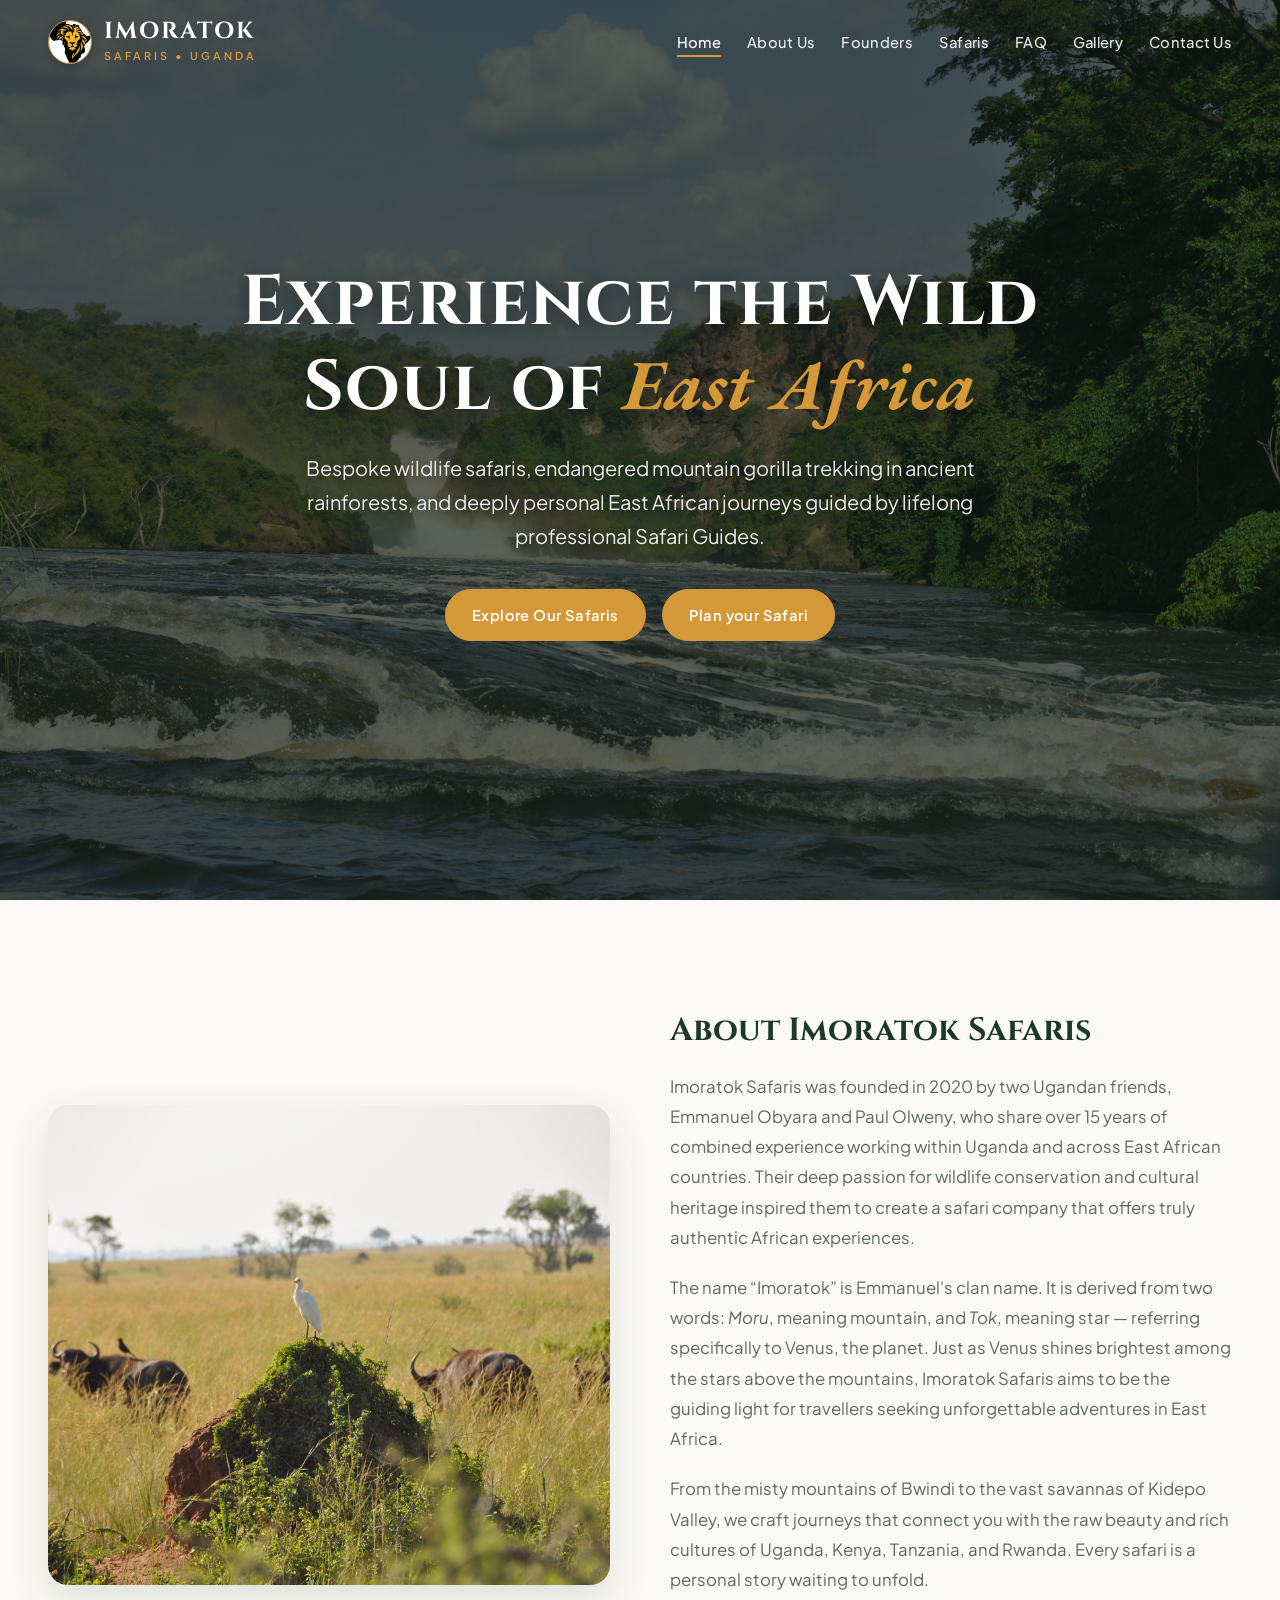
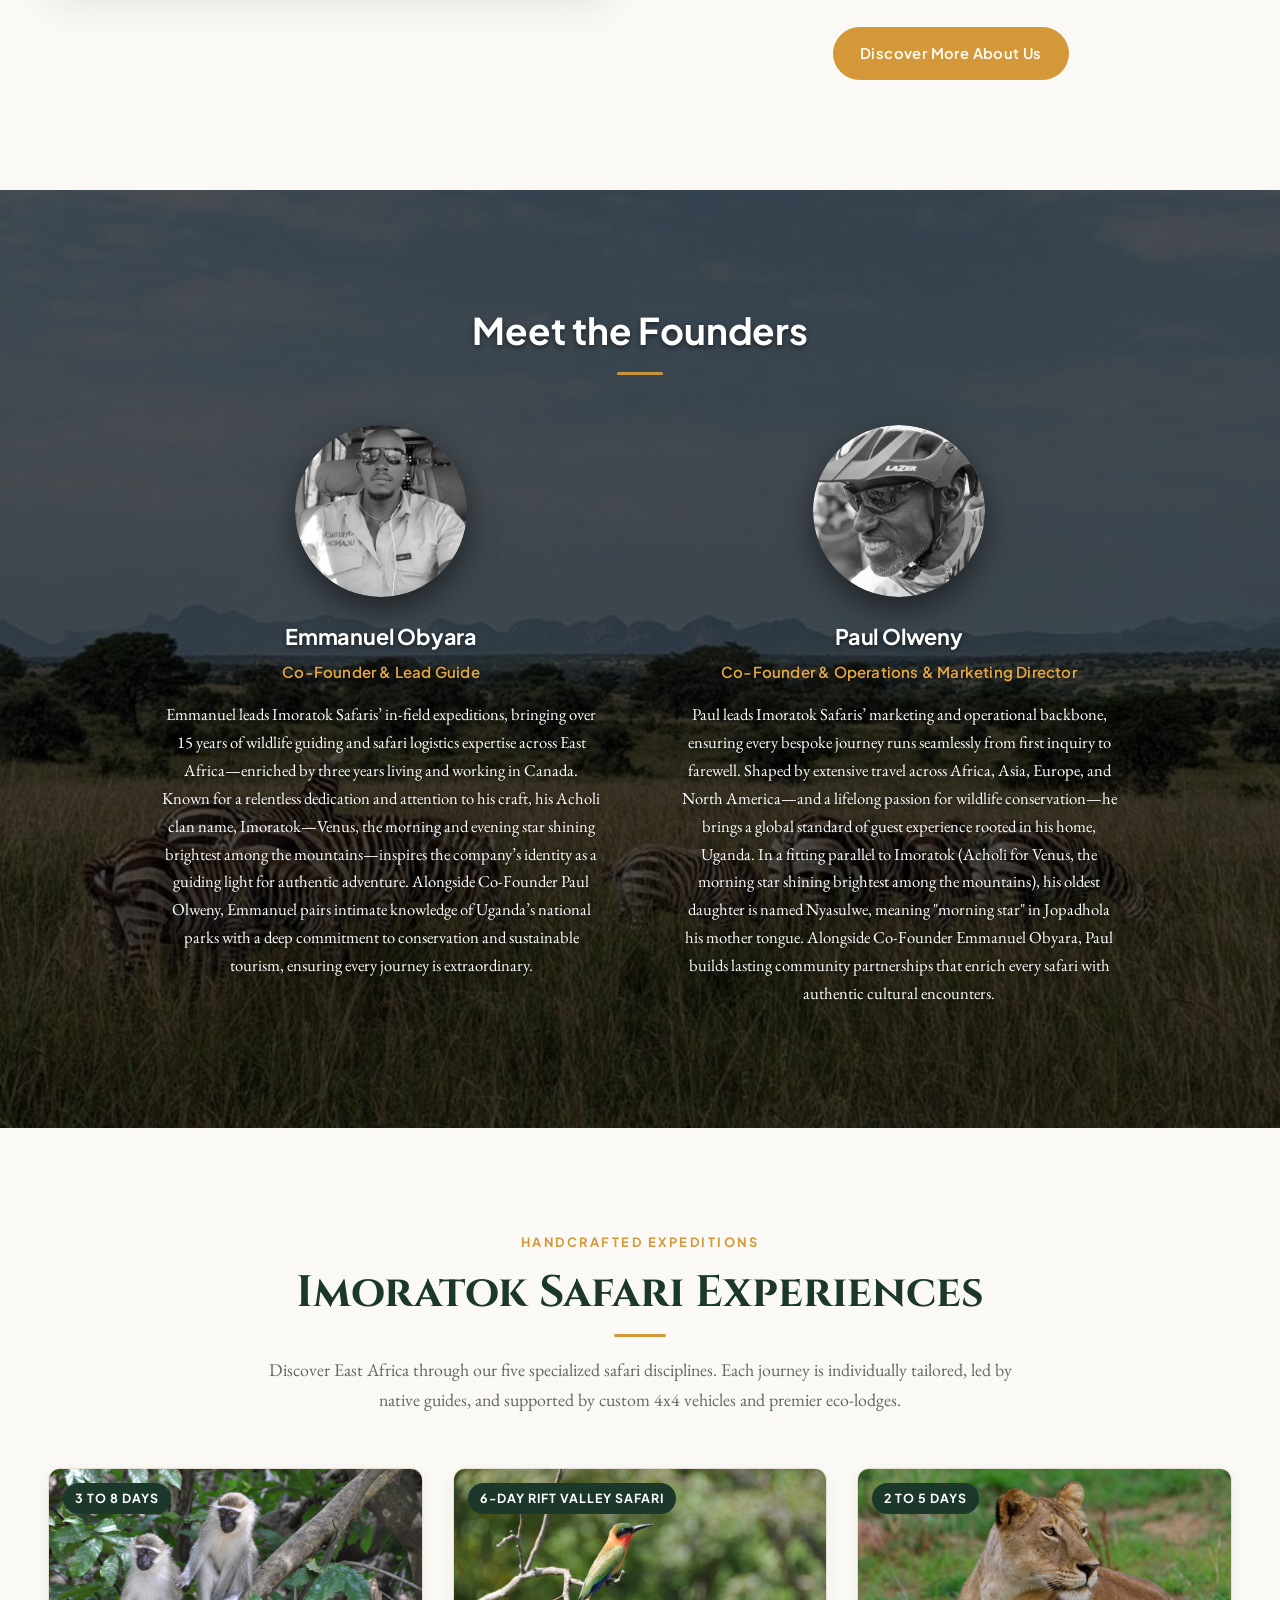
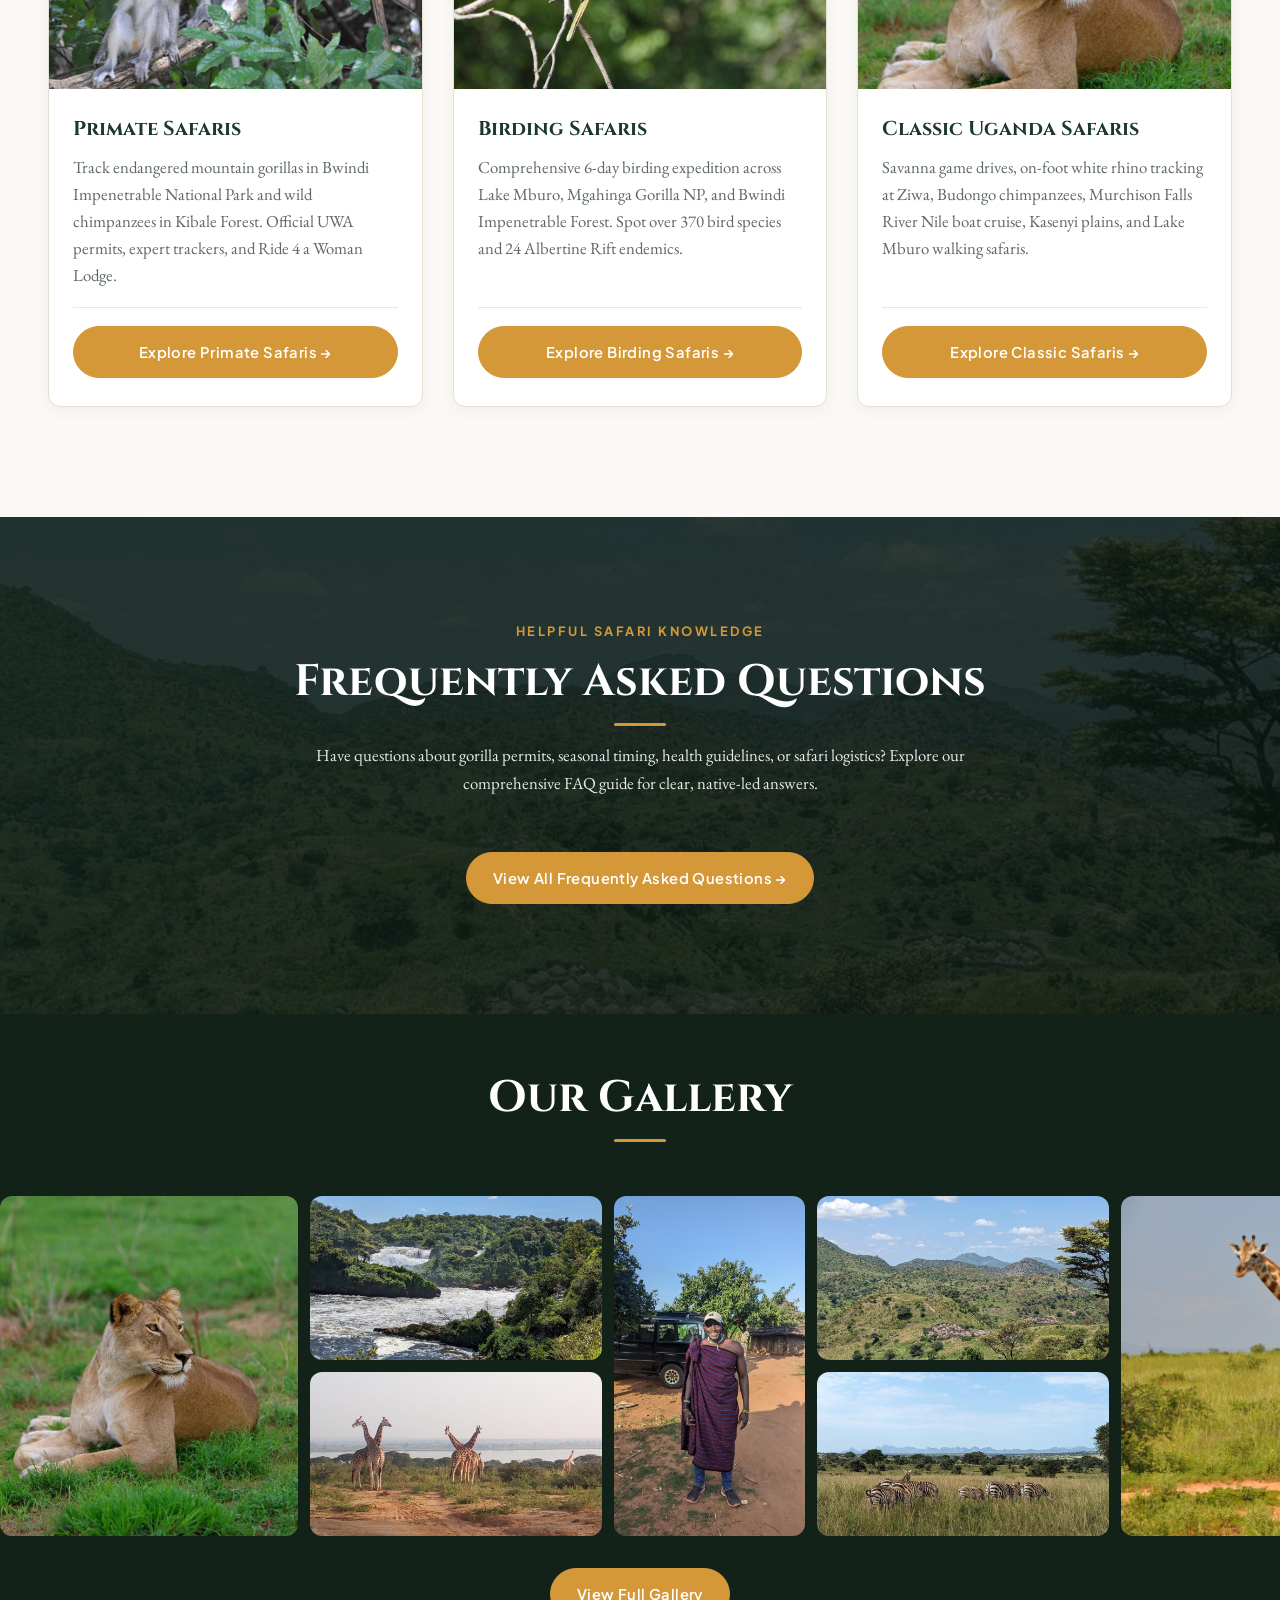
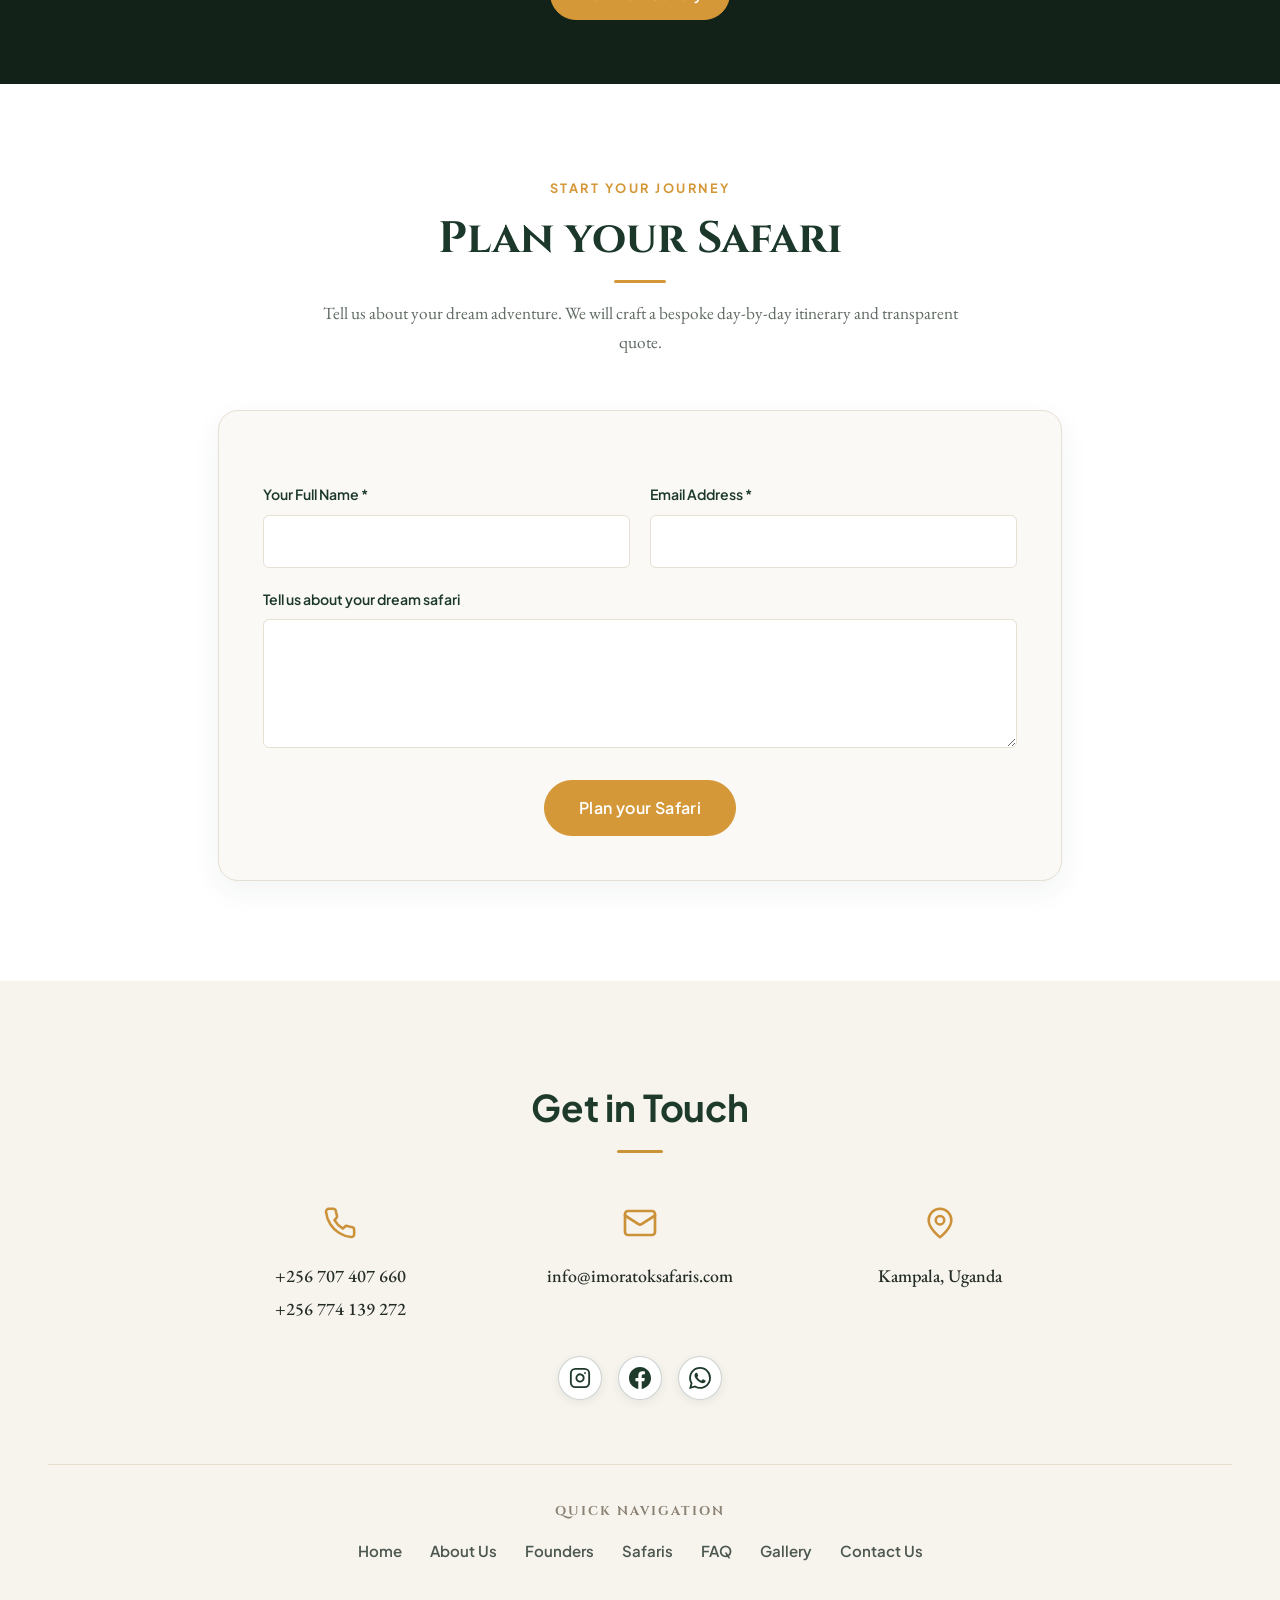
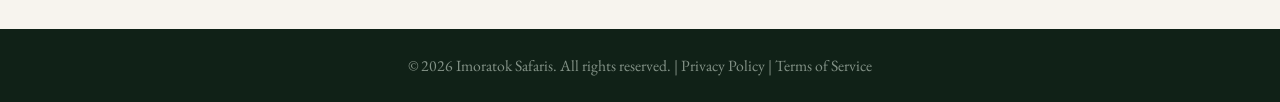
==== commit fff66ed3: "feat: update site assets and add new safari media gallery images" ====
--- a/index.html
+++ b/index.html
@@ -32,8 +32,7 @@
   <!-- Twitter Cards -->
   <meta name="twitter:card" content="summary_large_image">
   <meta name="twitter:title" content="Uganda Gorilla Safaris &amp; Wildlife Tours | Imoratok">
-  <meta name="twitter:description"
-  content="Bespoke wildlife safaris and mountain gorilla trekking in Uganda led by professional Safari Guides with 15+
+  <meta name="twitter:description" content="Bespoke wildlife safaris and mountain gorilla trekking in Uganda led by professional Safari Guides with 15+
   years experience.">
   <meta name="twitter:image" content="https://imoratoksafaris.com/images/Falls%20View.jpeg">
 
@@ -57,7 +56,7 @@
         "@id": "https://imoratoksafaris.com/#organization",
         "name": "Imoratok Safaris",
         "url": "https://imoratoksafaris.com/",
-        "logo": "https://imoratoksafaris.com/images/Imoratok_Safaris_Logo.png",
+        "logo": "https://imoratoksafaris.com/images/Logo.jpeg",
         "image": "https://imoratoksafaris.com/images/Falls%20View.jpeg",
         "description": "Imoratok Safaris is a premier native-owned tour operator in Uganda, offering bespoke wildlife safaris, mountain gorilla habituation in Bwindi, chimpanzee tracking in Kibale, and cultural East African expeditions.",
         "telephone": "+256707407660",
@@ -148,7 +147,7 @@
     <div class="hero-overlay"></div>
     <div class="container hero-content">
       <h1 class="hero-title">
-        Experience the Wild Soul of <span class="highlight">Uganda</span>
+        Experience the Wild Soul of <span class="highlight">East Africa</span>
       </h1>
       <p class="hero-subtitle">
         Bespoke wildlife safaris, endangered mountain gorilla trekking in ancient rainforests, and deeply personal East
@@ -168,7 +167,7 @@
     <div class="container">
       <div class="story-grid">
         <div class="story-visual">
-          <img width="1080" height="607" src="images/Falls View.jpeg" alt="Scenic View of Murchison Falls in Uganda"
+          <img width="4288" height="2848" src="images/Animals/Bird-Mound.JPG" alt="Ugandan Wildlife and Exotic Birds in Habitat"
             class="story-img-main" loading="lazy">
         </div>
 
@@ -271,8 +270,8 @@
         <!-- Tile 1: Primate Safaris -->
         <article class="safari-card">
           <div class="safari-card-media">
-            <img width="1080" height="607" src="images/Hillside.jpeg"
-              alt="Mountain Gorilla Trekking in Bwindi Rainforest" loading="lazy">
+            <img width="4288" height="2848" src="images/Animals/Monkeys2.JPG"
+              alt="Monkeys in Acacia Tree Canopy in Uganda" loading="lazy">
             <span class="safari-card-badge">3 to 8 Days</span>
           </div>
           <div class="safari-card-body">
@@ -291,7 +290,7 @@
         <!-- Tile 2: Birding Safaris -->
         <article class="safari-card">
           <div class="safari-card-media">
-            <img width="1080" height="607" src="images/Falls View.jpeg" alt="Bird Watching in Lake Mburo and Mgahinga"
+            <img width="4288" height="2848" src="images/Animals/Closeup2.JPG" alt="Birding Safari with Exotic Wildlife Close-up in Uganda"
               loading="lazy">
             <span class="safari-card-badge">6-Day Rift Valley Safari</span>
           </div>
@@ -328,11 +327,12 @@
           </div>
         </article>
 
-        <!-- Tile 4: Cultural Safaris -->
+        <!-- Cultural & Adventure Safaris tiles commented out per user request -->
+        <!--
         <article class="safari-card">
           <div class="safari-card-media">
-            <img width="607" height="1080" src="images/Tribal/WhatsApp Image 2026-10-30 at 15.52.56.jpeg"
-              alt="Traditional Ugandan Cultural Dancers" loading="lazy">
+            <img width="1080" height="1080" src="images/Team/Cultural-Emma.jpeg"
+              alt="Traditional Ugandan Cultural Attire in Karamoja" loading="lazy">
             <span class="safari-card-badge">19-Day Grand Tour</span>
           </div>
           <div class="safari-card-body">
@@ -348,7 +348,6 @@
           </div>
         </article>
 
-        <!-- Tile 5: Adventure Safaris -->
         <article class="safari-card">
           <div class="safari-card-media">
             <img width="1080" height="607" src="images/Falls.jpeg" alt="River Nile Rapids and Rwenzori Mountains"
@@ -367,6 +366,7 @@
             </div>
           </div>
         </article>
+        -->
       </div>
     </div>
   </section>
@@ -423,8 +423,8 @@
         </div>
 
         <div class="gallery-item gallery-item--portrait">
-          <img width="607" height="1080" src="images/Tribal/WhatsApp Image 2026-10-30 at 15.52.56.jpeg"
-            alt="Ugandan Cultural Heritage Experience" class="gallery-img">
+          <img width="1080" height="1080" src="images/Team/Cultural-Emma.jpeg"
+            alt="Emmanuel Obyara in Traditional Cultural Shuka in Karamoja" class="gallery-img">
         </div>
 
         <div class="gallery-col--stack">
@@ -439,8 +439,8 @@
         </div>
 
         <div class="gallery-item gallery-item--portrait">
-          <img width="607" height="1080" src="images/Tribal/WhatsApp Image 2026-10-30 at 15.52.57.jpeg"
-            alt="Traditional Community Experience in Uganda" class="gallery-img">
+          <img width="4288" height="2848" src="images/Animals/Giraffe3.JPG"
+            alt="Tower of Rothschild Giraffes Grazing on the Savannah" class="gallery-img">
         </div>
 
         <div class="gallery-col--stack">
@@ -455,8 +455,8 @@
         </div>
 
         <div class="gallery-item gallery-item--portrait">
-          <img width="607" height="1080" src="images/Tribal/WhatsApp Image 2026-10-30 at 15.52.58.jpeg"
-            alt="Cultural Dance and Celebration" class="gallery-img">
+          <img width="4288" height="2848" src="images/Animals/Monkey4.JPG"
+            alt="Vervet Monkey in Indigenous Fig Tree" class="gallery-img">
         </div>
 
         <div class="gallery-col--stack">
@@ -470,27 +470,47 @@
           </div>
         </div>
 
-        <!-- PLACEHOLDERS FOR MORE GALLERY IMAGES:
-        Portrait image (full height, full image visible):
         <div class="gallery-item gallery-item--portrait">
-          <img src="images/your-portrait-photo.jpeg" alt="Describe your safari photo" class="gallery-img">
-        </div>
-
-        Two stacked landscape images (one above the other):
+          <img width="4288" height="2848" src="images/Animals/Baboon-Fam.JPG"
+            alt="Olive Baboon Family along Uganda Safari Trail" class="gallery-img">
+        </div>
+
         <div class="gallery-col--stack">
           <div class="gallery-item">
-            <img src="images/your-landscape-photo-1.jpeg" alt="Describe your safari photo" class="gallery-img">
-          </div>
-          <div class="gallery-item">
-            <img src="images/your-landscape-photo-2.jpeg" alt="Describe your safari photo" class="gallery-img">
-          </div>
-        </div>
-
-        Single full-height landscape image:
+            <img width="4288" height="2848" src="images/Animals/Crane-Kob.JPG" alt="Crested Cranes and Kob in Savannah"
+              class="gallery-img">
+          </div>
+          <div class="gallery-item">
+            <img width="4288" height="2848" src="images/Animals/Monkey1.JPG"
+              alt="Monkey Resting in Tree Canopy" class="gallery-img">
+          </div>
+        </div>
+
+        <div class="gallery-col--stack">
+          <div class="gallery-item">
+            <img width="4288" height="2848" src="images/Falls/Rainbow.JPG" alt="Rainbow over Murchison Falls Waterfall"
+              class="gallery-img">
+          </div>
+          <div class="gallery-item">
+            <img width="4288" height="2848" src="images/Animals/Hippo1.JPG"
+              alt="Hippopotamus Herd in River Waters" class="gallery-img">
+          </div>
+        </div>
+
         <div class="gallery-item gallery-item--wide">
-          <img src="images/your-wide-photo.jpeg" alt="Describe your safari photo" class="gallery-img">
-        </div>
-        -->
+          <img width="4288" height="2848" src="images/Nature/Lonetree.JPG" alt="Solitary Acacia Tree in the Wild Savanna" class="gallery-img">
+        </div>
+
+        <div class="gallery-col--stack">
+          <div class="gallery-item">
+            <img width="4288" height="2848" src="images/Animals/Bird1.JPG" alt="Ground Hornbill on Forest Road"
+              class="gallery-img">
+          </div>
+          <div class="gallery-item">
+            <img width="4288" height="2848" src="images/Animals/Elephant1.JPG"
+              alt="African Elephant Grazing in Savanna" class="gallery-img">
+          </div>
+        </div>
       </div>
     </div>
 
@@ -571,7 +591,7 @@
             </div>
             <div class="contact-item-text">
               <a href="tel:+256707407660">+256 707 407 660</a>
-              <a href="tel:+256705168719">+256 705 168 719</a>
+              <a href="tel:+256774139272">+256 774 139 272</a>
             </div>
           </div>
 
@@ -600,9 +620,6 @@
             </div>
             <div class="contact-item-text">
               <span>Kampala, Uganda</span>
-              <a href="https://maps.google.com/?q=Kampala+Uganda" target="_blank" rel="noopener"
-                style="font-size: 0.85rem; color: var(--color-accent); margin-top: 4px; text-decoration: underline;">View
-                on Google Maps</a>
             </div>
           </div>
         </div>
--- a/css/style.css
+++ b/css/style.css
@@ -439,7 +439,7 @@
   padding-top: var(--nav-height);
   padding-bottom: 80px;
   background-color: #12241b;
-  background-image: url('../images/Animals/Elephants2.jpeg');
+  background-image: url('../images/Falls/Murchison5.JPG');
   background-position: center;
   background-size: cover;
   background-repeat: no-repeat;
@@ -850,6 +850,10 @@
   }
 }
 
+.gallery-track.is-paused {
+  animation-play-state: paused !important;
+}
+
 .gallery-col--stack {
   flex: 0 0 292px;
   height: 100%;
@@ -863,7 +867,7 @@
   position: relative;
   border-radius: var(--radius-md);
   overflow: hidden;
-  cursor: default;
+  cursor: pointer;
 }
 
 .gallery-col--stack .gallery-item {
@@ -921,6 +925,7 @@
   overflow: hidden;
   background-color: #122219;
   box-shadow: var(--shadow-sm);
+  cursor: pointer;
 }
 
 .full-gallery-card img {
@@ -943,6 +948,334 @@
 @media (max-width: 576px) {
   .full-gallery-masonry {
     columns: 1;
+  }
+}
+
+/* ==========================================================================
+   Image Lightbox Modal (Expandable Photo Viewer)
+   ========================================================================== */
+.lightbox-modal {
+  position: fixed;
+  inset: 0;
+  z-index: 99999;
+  display: flex;
+  align-items: center;
+  justify-content: center;
+  opacity: 0;
+  visibility: hidden;
+  transition: opacity 0.28s ease, visibility 0.28s ease;
+}
+
+.lightbox-modal.is-open {
+  opacity: 1;
+  visibility: visible;
+}
+
+.lightbox-overlay {
+  position: absolute;
+  inset: 0;
+  background-color: rgba(8, 16, 11, 0.96);
+  backdrop-filter: blur(12px);
+  -webkit-backdrop-filter: blur(12px);
+}
+
+.lightbox-content {
+  position: relative;
+  z-index: 2;
+  display: flex;
+  align-items: center;
+  justify-content: center;
+  width: 100%;
+  max-width: 1200px;
+  height: 100%;
+  max-height: 94vh;
+  padding: 30px 80px;
+  box-sizing: border-box;
+}
+
+.lightbox-image-wrap {
+  display: flex;
+  flex-direction: column;
+  align-items: center;
+  justify-content: center;
+  max-width: 100%;
+  max-height: 100%;
+  user-select: none;
+}
+
+.lightbox-img {
+  max-width: 100%;
+  max-height: 78vh;
+  width: auto;
+  height: auto;
+  object-fit: contain;
+  border-radius: var(--radius-md);
+  box-shadow: 0 20px 60px rgba(0, 0, 0, 0.85);
+  border: 1px solid rgba(255, 255, 255, 0.16);
+  animation: lightboxZoomIn 0.25s cubic-bezier(0.16, 1, 0.3, 1);
+}
+
+@keyframes lightboxZoomIn {
+  from {
+    transform: scale(0.92);
+    opacity: 0;
+  }
+  to {
+    transform: scale(1);
+    opacity: 1;
+  }
+}
+
+.lightbox-caption {
+  margin-top: 16px;
+  color: #ffffff;
+  background: rgba(14, 28, 20, 0.9);
+  border: 1px solid rgba(200, 169, 106, 0.35);
+  font-family: var(--font-body);
+  font-size: 0.95rem;
+  font-weight: 500;
+  letter-spacing: 0.02em;
+  text-align: center;
+  max-width: 760px;
+  line-height: 1.5;
+  padding: 9px 24px;
+  border-radius: 999px;
+  box-shadow: 0 6px 20px rgba(0, 0, 0, 0.45);
+  backdrop-filter: blur(10px);
+  -webkit-backdrop-filter: blur(10px);
+}
+
+.lightbox-close {
+  position: fixed;
+  top: 24px;
+  right: 28px;
+  width: 48px;
+  height: 48px;
+  border-radius: 50%;
+  background: rgba(255, 255, 255, 0.12);
+  border: 1px solid rgba(255, 255, 255, 0.25);
+  color: #ffffff;
+  display: flex;
+  align-items: center;
+  justify-content: center;
+  cursor: pointer;
+  transition: all var(--transition-fast);
+  z-index: 100000;
+  padding: 0;
+  box-shadow: 0 4px 16px rgba(0, 0, 0, 0.5);
+  backdrop-filter: blur(8px);
+  -webkit-backdrop-filter: blur(8px);
+}
+
+.lightbox-close:hover {
+  background: var(--color-accent);
+  border-color: var(--color-accent);
+  color: #0d1e14;
+  transform: scale(1.08);
+}
+
+.lightbox-nav {
+  position: absolute;
+  top: 50%;
+  transform: translateY(-50%);
+  width: 48px;
+  height: 48px;
+  border-radius: 50%;
+  background: rgba(255, 255, 255, 0.12);
+  border: 1px solid rgba(255, 255, 255, 0.25);
+  color: #ffffff;
+  display: flex;
+  align-items: center;
+  justify-content: center;
+  cursor: pointer;
+  transition: all var(--transition-fast);
+  z-index: 10;
+  padding: 0;
+  box-shadow: 0 4px 16px rgba(0, 0, 0, 0.5);
+  backdrop-filter: blur(8px);
+  -webkit-backdrop-filter: blur(8px);
+}
+
+.lightbox-prev {
+  left: 20px;
+}
+
+.lightbox-next {
+  right: 20px;
+}
+
+.lightbox-nav:hover {
+  background: var(--color-accent);
+  border-color: var(--color-accent);
+  color: #0d1e14;
+  transform: translateY(-50%) scale(1.08);
+}
+
+@media (max-width: 768px) {
+  .lightbox-content {
+    padding: 70px 14px 20px;
+  }
+  .lightbox-img {
+    max-height: 70vh;
+  }
+  .lightbox-nav {
+    width: 40px;
+    height: 40px;
+  }
+  .lightbox-prev { left: 8px; }
+  .lightbox-next { right: 8px; }
+  .lightbox-close {
+    top: 14px;
+    right: 14px;
+    width: 40px;
+    height: 40px;
+  }
+  .lightbox-caption {
+    font-size: 0.85rem;
+    padding: 7px 16px;
+    margin-top: 12px;
+  }
+}
+
+/* ==========================================================================
+   Safari Itinerary Organic Photo Displays & Placeholder Callouts
+   ========================================================================== */
+.safari-day-stage {
+  position: relative;
+  margin-bottom: 24px;
+}
+
+.safari-photo-slot {
+  position: relative;
+  margin: 22px 0 28px;
+  border-radius: var(--radius-lg);
+  overflow: hidden;
+  border: 2px dashed rgba(200, 169, 106, 0.45);
+  background: linear-gradient(135deg, rgba(247, 245, 240, 0.85) 0%, rgba(255, 255, 255, 0.95) 100%);
+  box-shadow: 0 10px 30px rgba(18, 36, 27, 0.05);
+  transition: transform 0.45s cubic-bezier(0.16, 1, 0.3, 1), box-shadow 0.45s ease, border-color 0.3s ease;
+  will-change: transform, opacity;
+}
+
+/* Organic Asymmetric Positioning (Non-uniform feel) */
+.safari-photo-slot.slot-tilt-right {
+  max-width: 88%;
+  margin-left: auto;
+  margin-right: 0;
+  transform: rotate(0.8deg);
+}
+
+.safari-photo-slot.slot-tilt-left {
+  max-width: 88%;
+  margin-left: 0;
+  margin-right: auto;
+  transform: rotate(-0.8deg);
+}
+
+.safari-photo-slot.slot-centered {
+  max-width: 94%;
+  margin-left: auto;
+  margin-right: auto;
+}
+
+/* Scroll-triggered reveal animations */
+.safari-photo-slot.animate-on-scroll {
+  opacity: 0;
+  transform: translateY(28px) scale(0.97);
+  transition: opacity 0.7s cubic-bezier(0.16, 1, 0.3, 1), transform 0.7s cubic-bezier(0.16, 1, 0.3, 1), border-color 0.3s ease, box-shadow 0.3s ease;
+}
+
+.safari-photo-slot.animate-on-scroll.is-visible {
+  opacity: 1;
+  transform: translateY(0) scale(1);
+}
+
+.safari-photo-slot.slot-tilt-right.is-visible {
+  transform: translateY(0) rotate(0.8deg) scale(1);
+}
+
+.safari-photo-slot.slot-tilt-left.is-visible {
+  transform: translateY(0) rotate(-0.8deg) scale(1);
+}
+
+.safari-photo-slot:hover {
+  border-color: var(--color-accent);
+  box-shadow: 0 16px 36px rgba(18, 36, 27, 0.12);
+  background: linear-gradient(135deg, rgba(200, 169, 106, 0.12) 0%, rgba(255, 255, 255, 0.98) 100%);
+}
+
+.safari-photo-slot.slot-tilt-right:hover {
+  transform: translateY(-4px) rotate(0deg) scale(1.01);
+}
+
+.safari-photo-slot.slot-tilt-left:hover {
+  transform: translateY(-4px) rotate(0deg) scale(1.01);
+}
+
+.safari-photo-slot.slot-centered:hover {
+  transform: translateY(-4px) scale(1.01);
+}
+
+.photo-placeholder-inner {
+  padding: 34px 24px;
+  display: flex;
+  flex-direction: column;
+  align-items: center;
+  justify-content: center;
+  gap: 12px;
+  color: var(--color-primary);
+  text-align: center;
+}
+
+.photo-placeholder-icon-wrap {
+  width: 52px;
+  height: 52px;
+  border-radius: 50%;
+  background: rgba(200, 169, 106, 0.16);
+  border: 1px solid rgba(200, 169, 106, 0.35);
+  display: flex;
+  align-items: center;
+  justify-content: center;
+  color: var(--color-accent);
+  transition: transform 0.3s ease;
+}
+
+.safari-photo-slot:hover .photo-placeholder-icon-wrap {
+  transform: scale(1.1) rotate(5deg);
+  background: var(--color-accent);
+  color: #102117;
+}
+
+.photo-placeholder-inner svg {
+  stroke: currentColor;
+}
+
+.photo-placeholder-title {
+  font-family: var(--font-body);
+  font-size: 0.92rem;
+  font-weight: 700;
+  letter-spacing: 0.06em;
+  text-transform: uppercase;
+  color: var(--color-primary);
+}
+
+.photo-placeholder-sub {
+  font-family: var(--font-serif);
+  font-size: 0.95rem;
+  font-style: italic;
+  color: var(--color-text-muted);
+}
+
+@media (max-width: 768px) {
+  .safari-photo-slot.slot-tilt-right,
+  .safari-photo-slot.slot-tilt-left,
+  .safari-photo-slot.slot-centered {
+    max-width: 100%;
+    transform: none !important;
+    margin: 18px 0 24px;
+  }
+  .photo-placeholder-inner {
+    padding: 24px 16px;
   }
 }
 
@@ -1220,7 +1553,24 @@
 }
 
 .page-hero.about-hero {
-  background-image: url('../images/Animals/Buffalo.jpeg');
+  background-image: url('../images/Animals/Giraffes.jpeg');
+}
+
+.page-hero.classic-hero {
+  background-image: url('../images/Animals/Croc1.JPG');
+}
+
+.page-hero.birding-hero {
+  background-image: url('../images/Animals/Bird3.JPG');
+}
+
+.page-hero.primate-hero {
+  background-image: url('../images/Animals/Monkey1.JPG');
+  background-position: center 15%;
+}
+
+.page-hero.faq-hero {
+  background-image: url('../images/Animals/Lowshot.JPG');
 }
 
 .page-hero.safaris-hero {
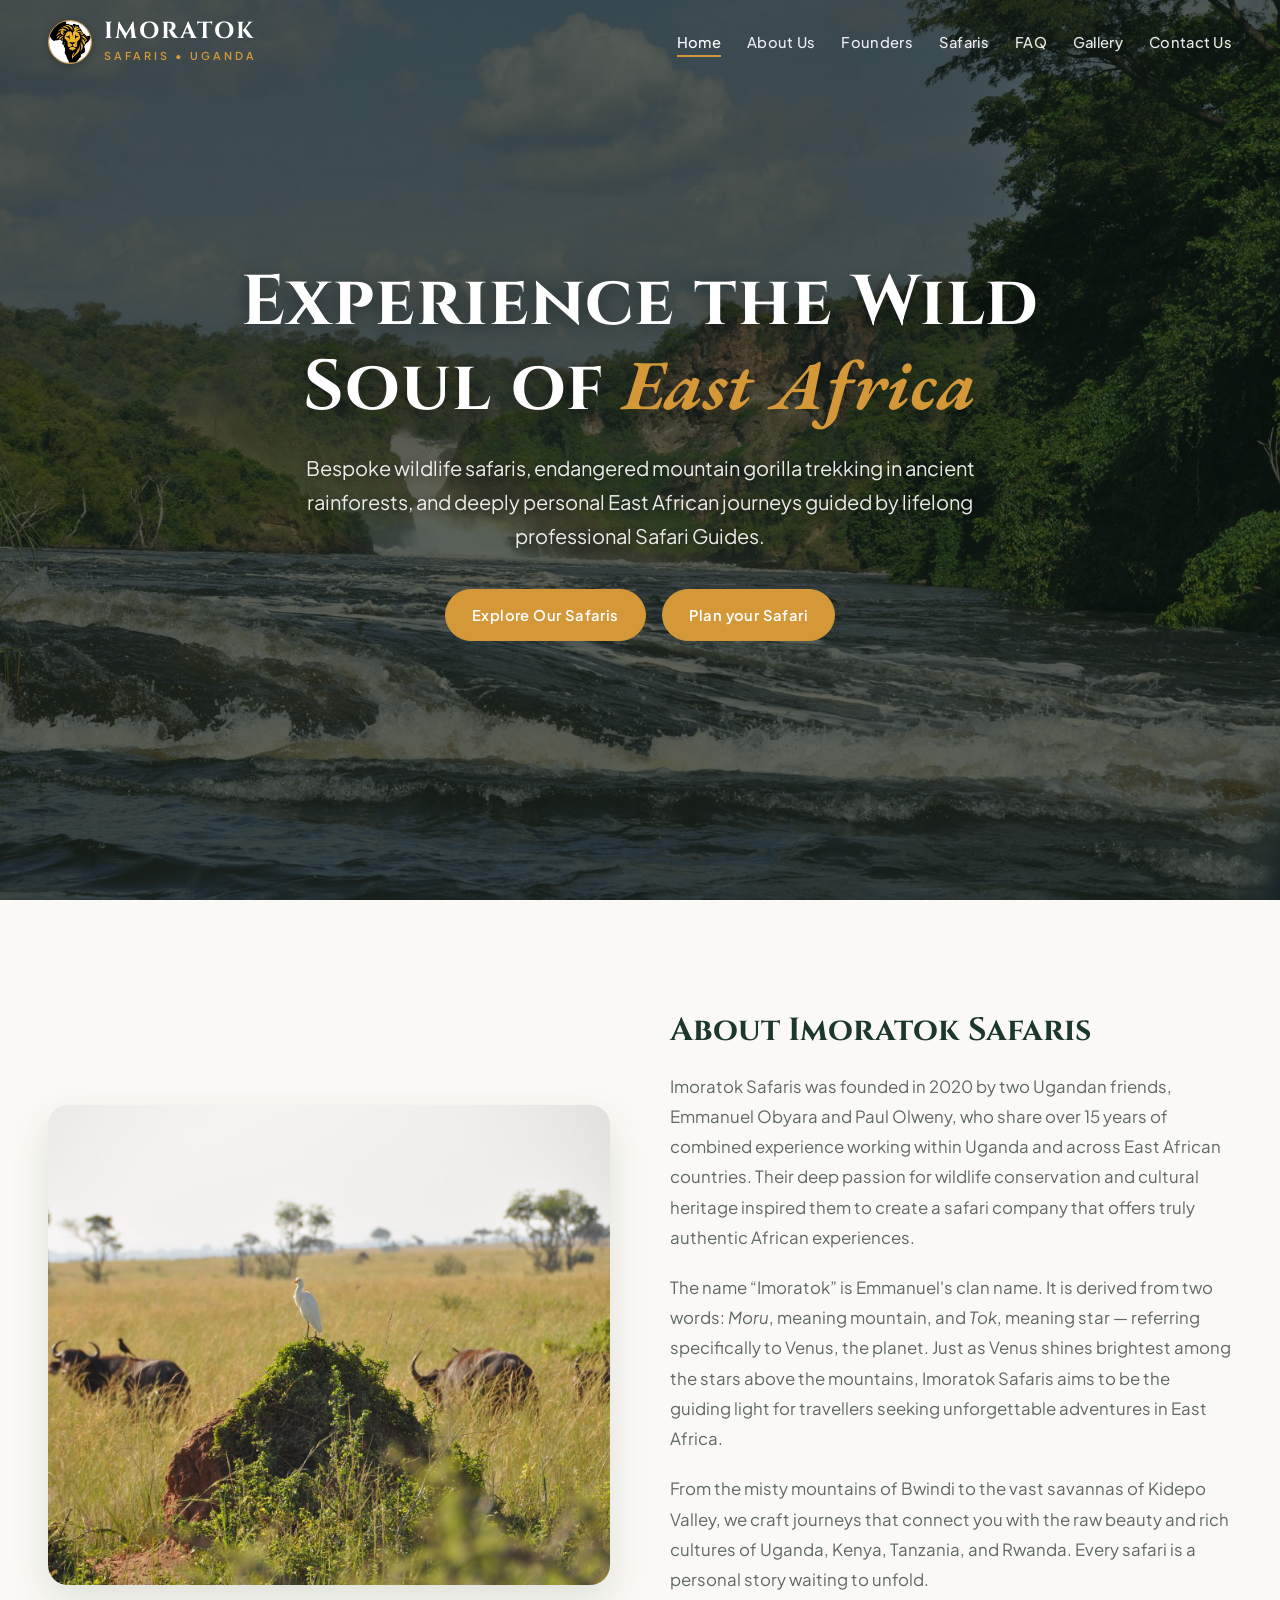
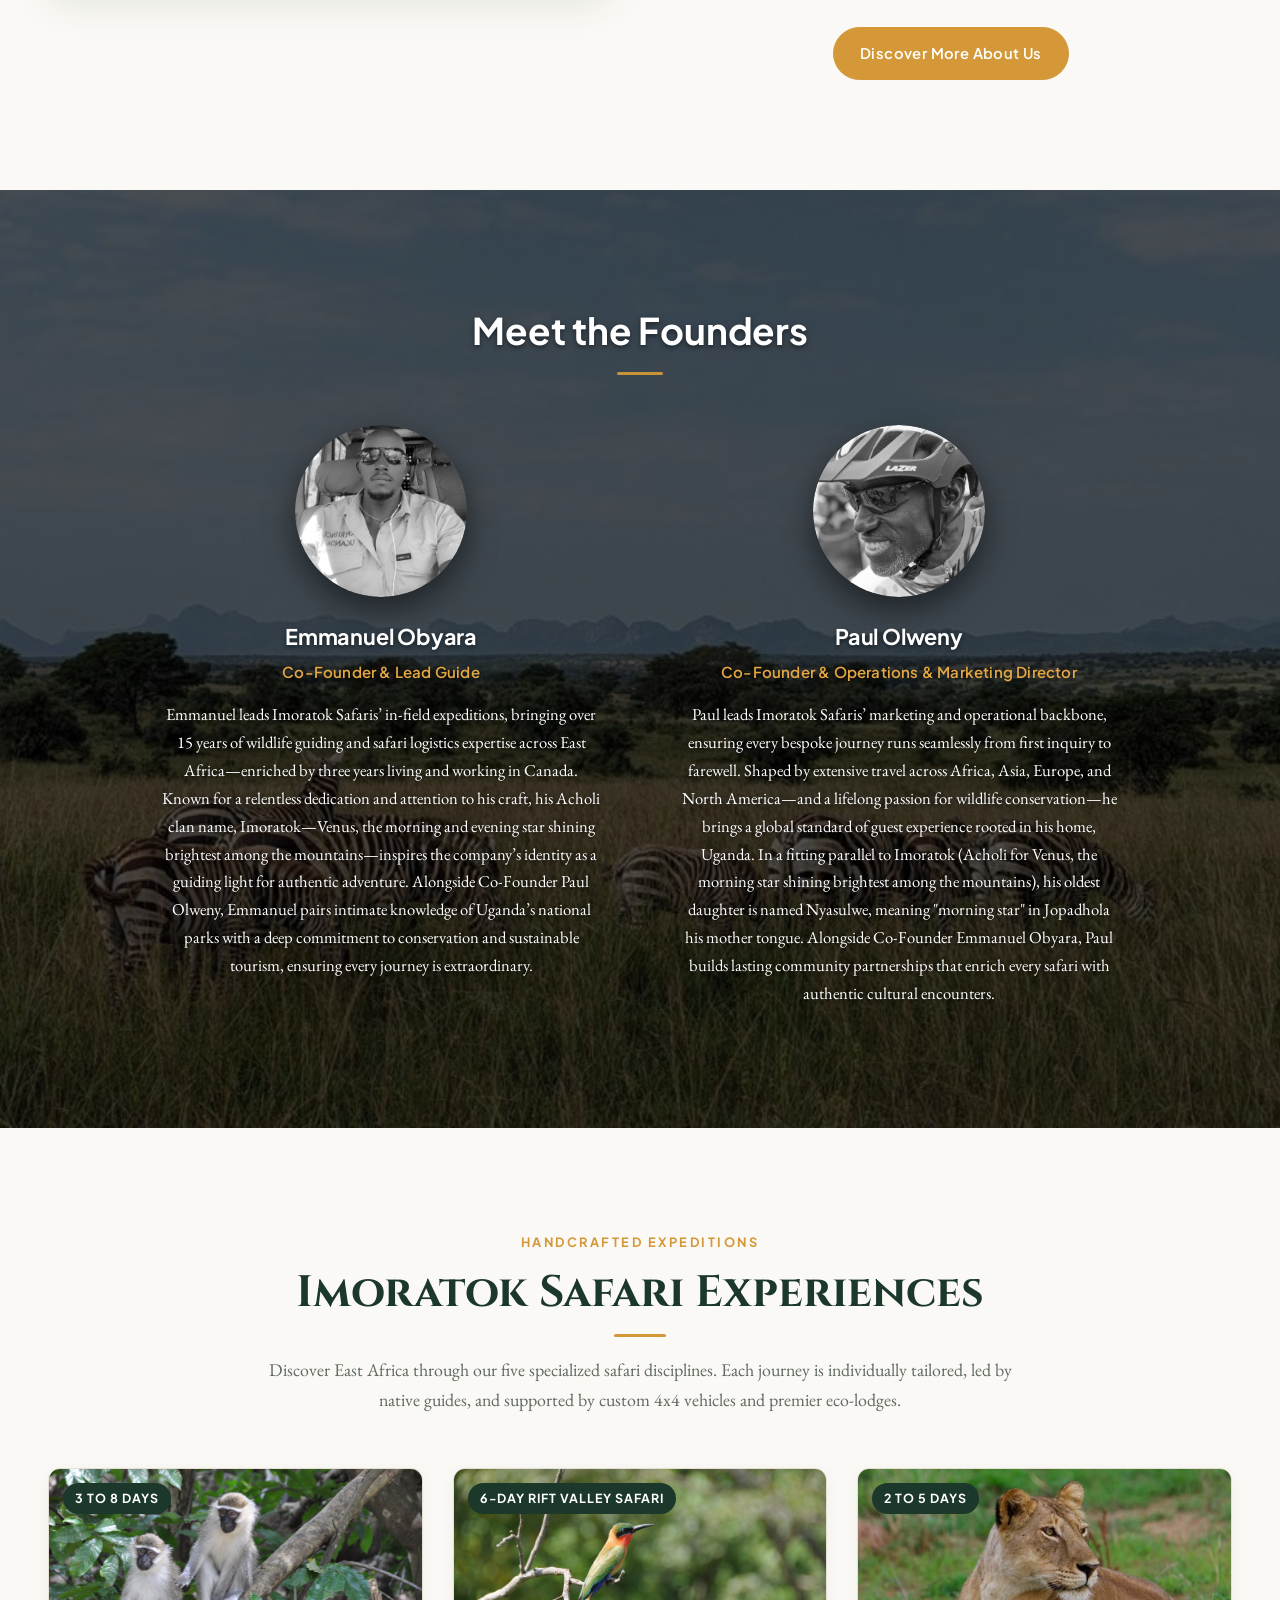
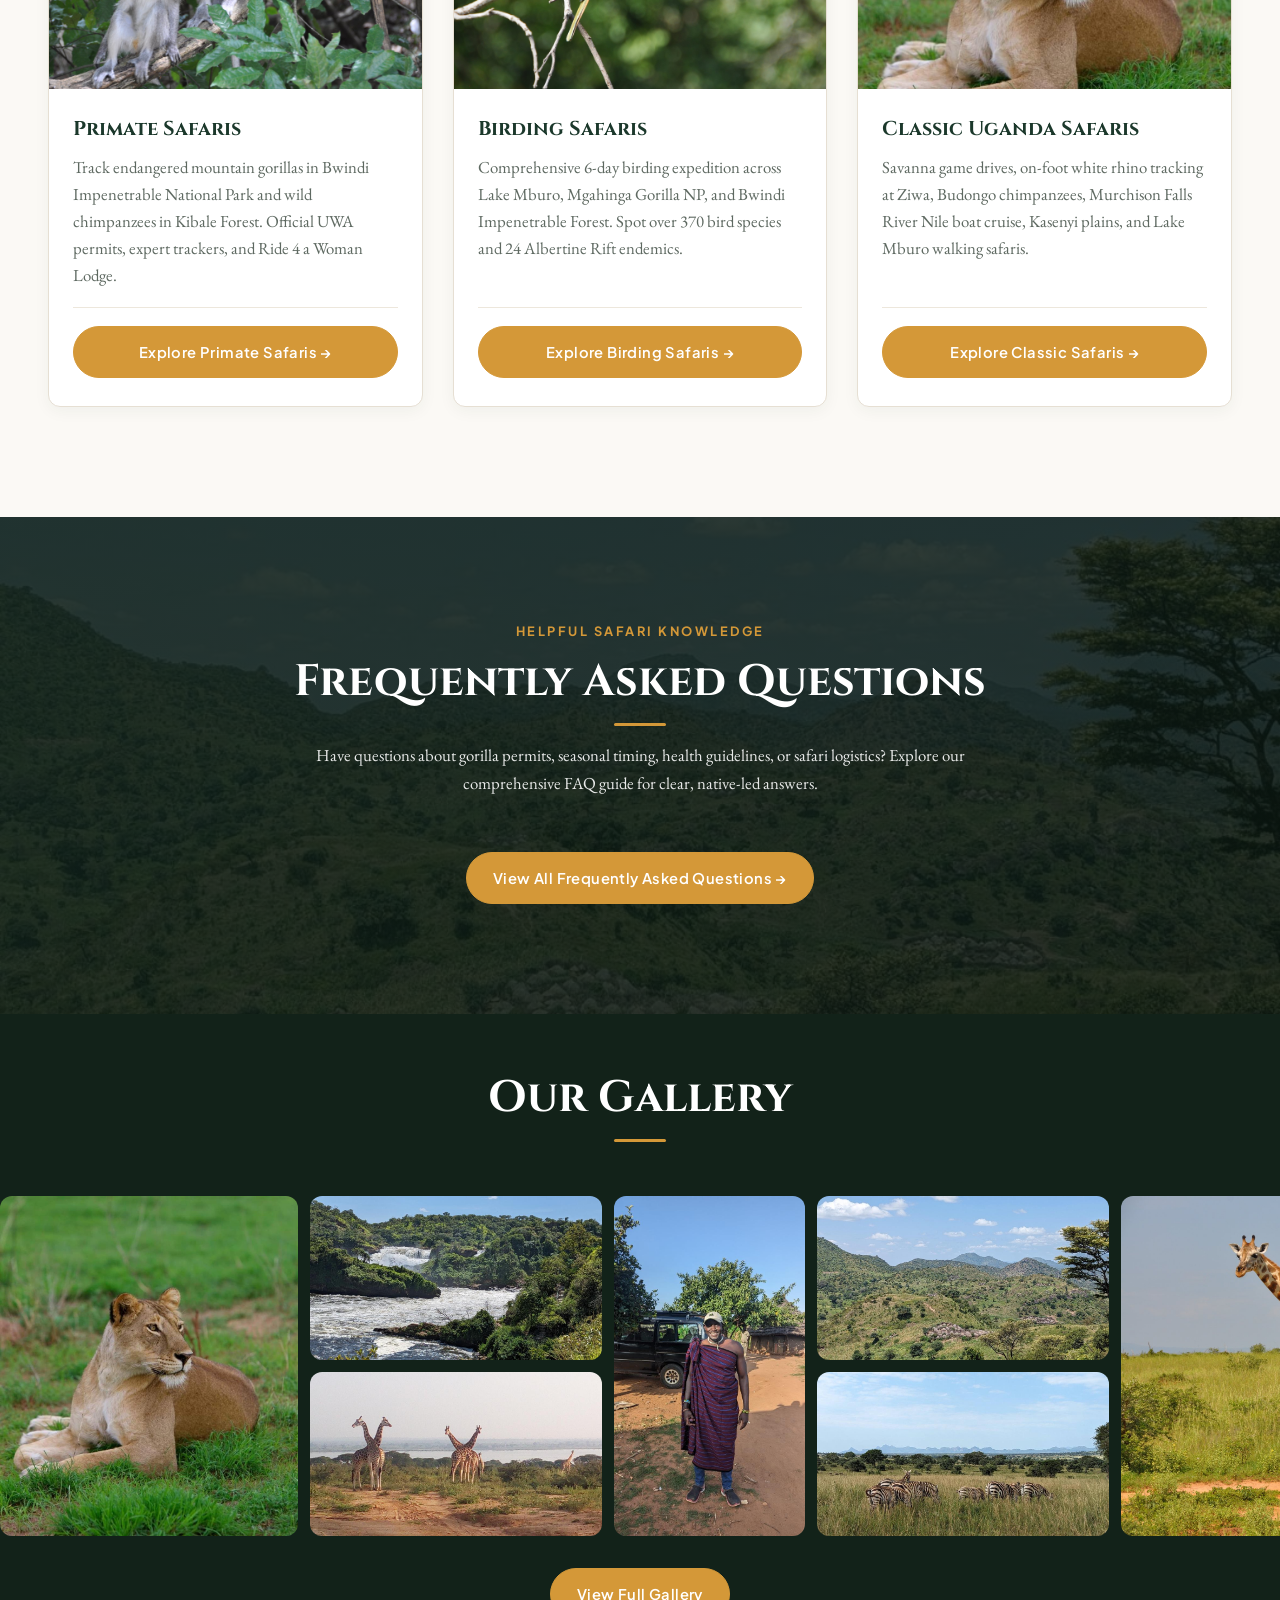
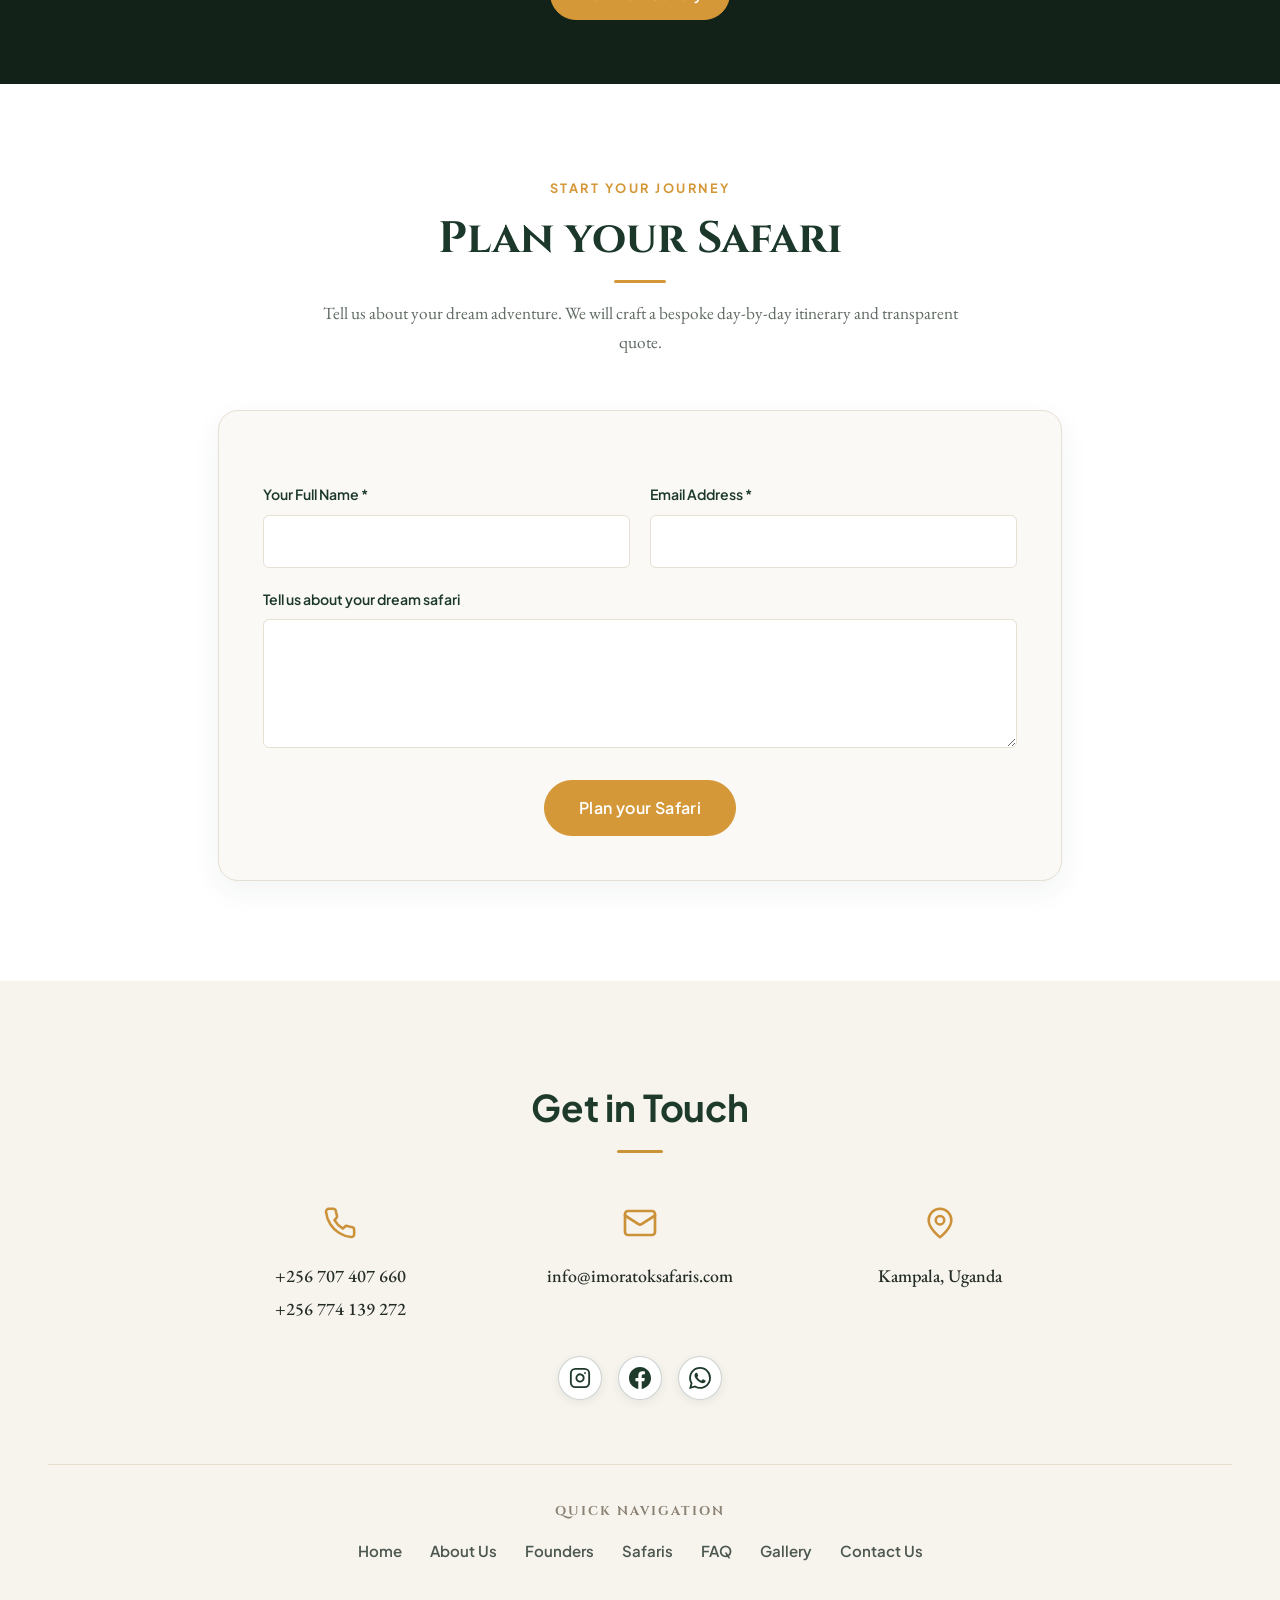
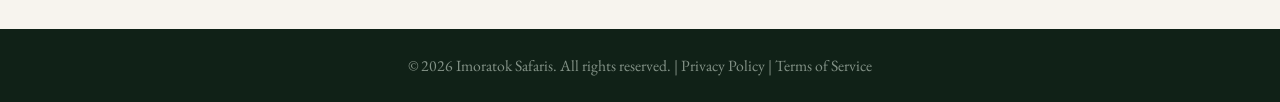
==== commit 497ebea5: "fix(assets): optimize 69 photos from 210MB to 26MB and standardize extensions to lowercase .jpg" ====
--- a/index.html
+++ b/index.html
@@ -167,7 +167,7 @@
     <div class="container">
       <div class="story-grid">
         <div class="story-visual">
-          <img width="4288" height="2848" src="images/Animals/Bird-Mound.JPG" alt="Ugandan Wildlife and Exotic Birds in Habitat"
+          <img width="4288" height="2848" src="images/Animals/Bird-Mound.jpg" alt="Ugandan Wildlife and Exotic Birds in Habitat"
             class="story-img-main" loading="lazy">
         </div>
 
@@ -270,7 +270,7 @@
         <!-- Tile 1: Primate Safaris -->
         <article class="safari-card">
           <div class="safari-card-media">
-            <img width="4288" height="2848" src="images/Animals/Monkeys2.JPG"
+            <img width="4288" height="2848" src="images/Animals/Monkeys2.jpg"
               alt="Monkeys in Acacia Tree Canopy in Uganda" loading="lazy">
             <span class="safari-card-badge">3 to 8 Days</span>
           </div>
@@ -290,7 +290,7 @@
         <!-- Tile 2: Birding Safaris -->
         <article class="safari-card">
           <div class="safari-card-media">
-            <img width="4288" height="2848" src="images/Animals/Closeup2.JPG" alt="Birding Safari with Exotic Wildlife Close-up in Uganda"
+            <img width="4288" height="2848" src="images/Animals/Closeup2.jpg" alt="Birding Safari with Exotic Wildlife Close-up in Uganda"
               loading="lazy">
             <span class="safari-card-badge">6-Day Rift Valley Safari</span>
           </div>
@@ -439,7 +439,7 @@
         </div>
 
         <div class="gallery-item gallery-item--portrait">
-          <img width="4288" height="2848" src="images/Animals/Giraffe3.JPG"
+          <img width="4288" height="2848" src="images/Animals/Giraffe3.jpg"
             alt="Tower of Rothschild Giraffes Grazing on the Savannah" class="gallery-img">
         </div>
 
@@ -455,7 +455,7 @@
         </div>
 
         <div class="gallery-item gallery-item--portrait">
-          <img width="4288" height="2848" src="images/Animals/Monkey4.JPG"
+          <img width="4288" height="2848" src="images/Animals/Monkey4.jpg"
             alt="Vervet Monkey in Indigenous Fig Tree" class="gallery-img">
         </div>
 
@@ -471,43 +471,43 @@
         </div>
 
         <div class="gallery-item gallery-item--portrait">
-          <img width="4288" height="2848" src="images/Animals/Baboon-Fam.JPG"
+          <img width="4288" height="2848" src="images/Animals/Baboon-Fam.jpg"
             alt="Olive Baboon Family along Uganda Safari Trail" class="gallery-img">
         </div>
 
         <div class="gallery-col--stack">
           <div class="gallery-item">
-            <img width="4288" height="2848" src="images/Animals/Crane-Kob.JPG" alt="Crested Cranes and Kob in Savannah"
-              class="gallery-img">
-          </div>
-          <div class="gallery-item">
-            <img width="4288" height="2848" src="images/Animals/Monkey1.JPG"
+            <img width="4288" height="2848" src="images/Animals/Crane-Kob.jpg" alt="Crested Cranes and Kob in Savannah"
+              class="gallery-img">
+          </div>
+          <div class="gallery-item">
+            <img width="4288" height="2848" src="images/Animals/Monkey1.jpg"
               alt="Monkey Resting in Tree Canopy" class="gallery-img">
           </div>
         </div>
 
         <div class="gallery-col--stack">
           <div class="gallery-item">
-            <img width="4288" height="2848" src="images/Falls/Rainbow.JPG" alt="Rainbow over Murchison Falls Waterfall"
-              class="gallery-img">
-          </div>
-          <div class="gallery-item">
-            <img width="4288" height="2848" src="images/Animals/Hippo1.JPG"
+            <img width="4288" height="2848" src="images/Falls/Rainbow.jpg" alt="Rainbow over Murchison Falls Waterfall"
+              class="gallery-img">
+          </div>
+          <div class="gallery-item">
+            <img width="4288" height="2848" src="images/Animals/Hippo1.jpg"
               alt="Hippopotamus Herd in River Waters" class="gallery-img">
           </div>
         </div>
 
         <div class="gallery-item gallery-item--wide">
-          <img width="4288" height="2848" src="images/Nature/Lonetree.JPG" alt="Solitary Acacia Tree in the Wild Savanna" class="gallery-img">
+          <img width="4288" height="2848" src="images/Nature/Lonetree.jpg" alt="Solitary Acacia Tree in the Wild Savanna" class="gallery-img">
         </div>
 
         <div class="gallery-col--stack">
           <div class="gallery-item">
-            <img width="4288" height="2848" src="images/Animals/Bird1.JPG" alt="Ground Hornbill on Forest Road"
-              class="gallery-img">
-          </div>
-          <div class="gallery-item">
-            <img width="4288" height="2848" src="images/Animals/Elephant1.JPG"
+            <img width="4288" height="2848" src="images/Animals/Bird1.jpg" alt="Ground Hornbill on Forest Road"
+              class="gallery-img">
+          </div>
+          <div class="gallery-item">
+            <img width="4288" height="2848" src="images/Animals/Elephant1.jpg"
               alt="African Elephant Grazing in Savanna" class="gallery-img">
           </div>
         </div>
--- a/css/style.css
+++ b/css/style.css
@@ -439,7 +439,7 @@
   padding-top: var(--nav-height);
   padding-bottom: 80px;
   background-color: #12241b;
-  background-image: url('../images/Falls/Murchison5.JPG');
+  background-image: url('../images/Falls/Murchison5.jpg');
   background-position: center;
   background-size: cover;
   background-repeat: no-repeat;
@@ -1557,20 +1557,20 @@
 }
 
 .page-hero.classic-hero {
-  background-image: url('../images/Animals/Croc1.JPG');
+  background-image: url('../images/Animals/Croc1.jpg');
 }
 
 .page-hero.birding-hero {
-  background-image: url('../images/Animals/Bird3.JPG');
+  background-image: url('../images/Animals/Bird3.jpg');
 }
 
 .page-hero.primate-hero {
-  background-image: url('../images/Animals/Monkey1.JPG');
+  background-image: url('../images/Animals/Monkey1.jpg');
   background-position: center 15%;
 }
 
 .page-hero.faq-hero {
-  background-image: url('../images/Animals/Lowshot.JPG');
+  background-image: url('../images/Animals/Lowshot.jpg');
 }
 
 .page-hero.safaris-hero {
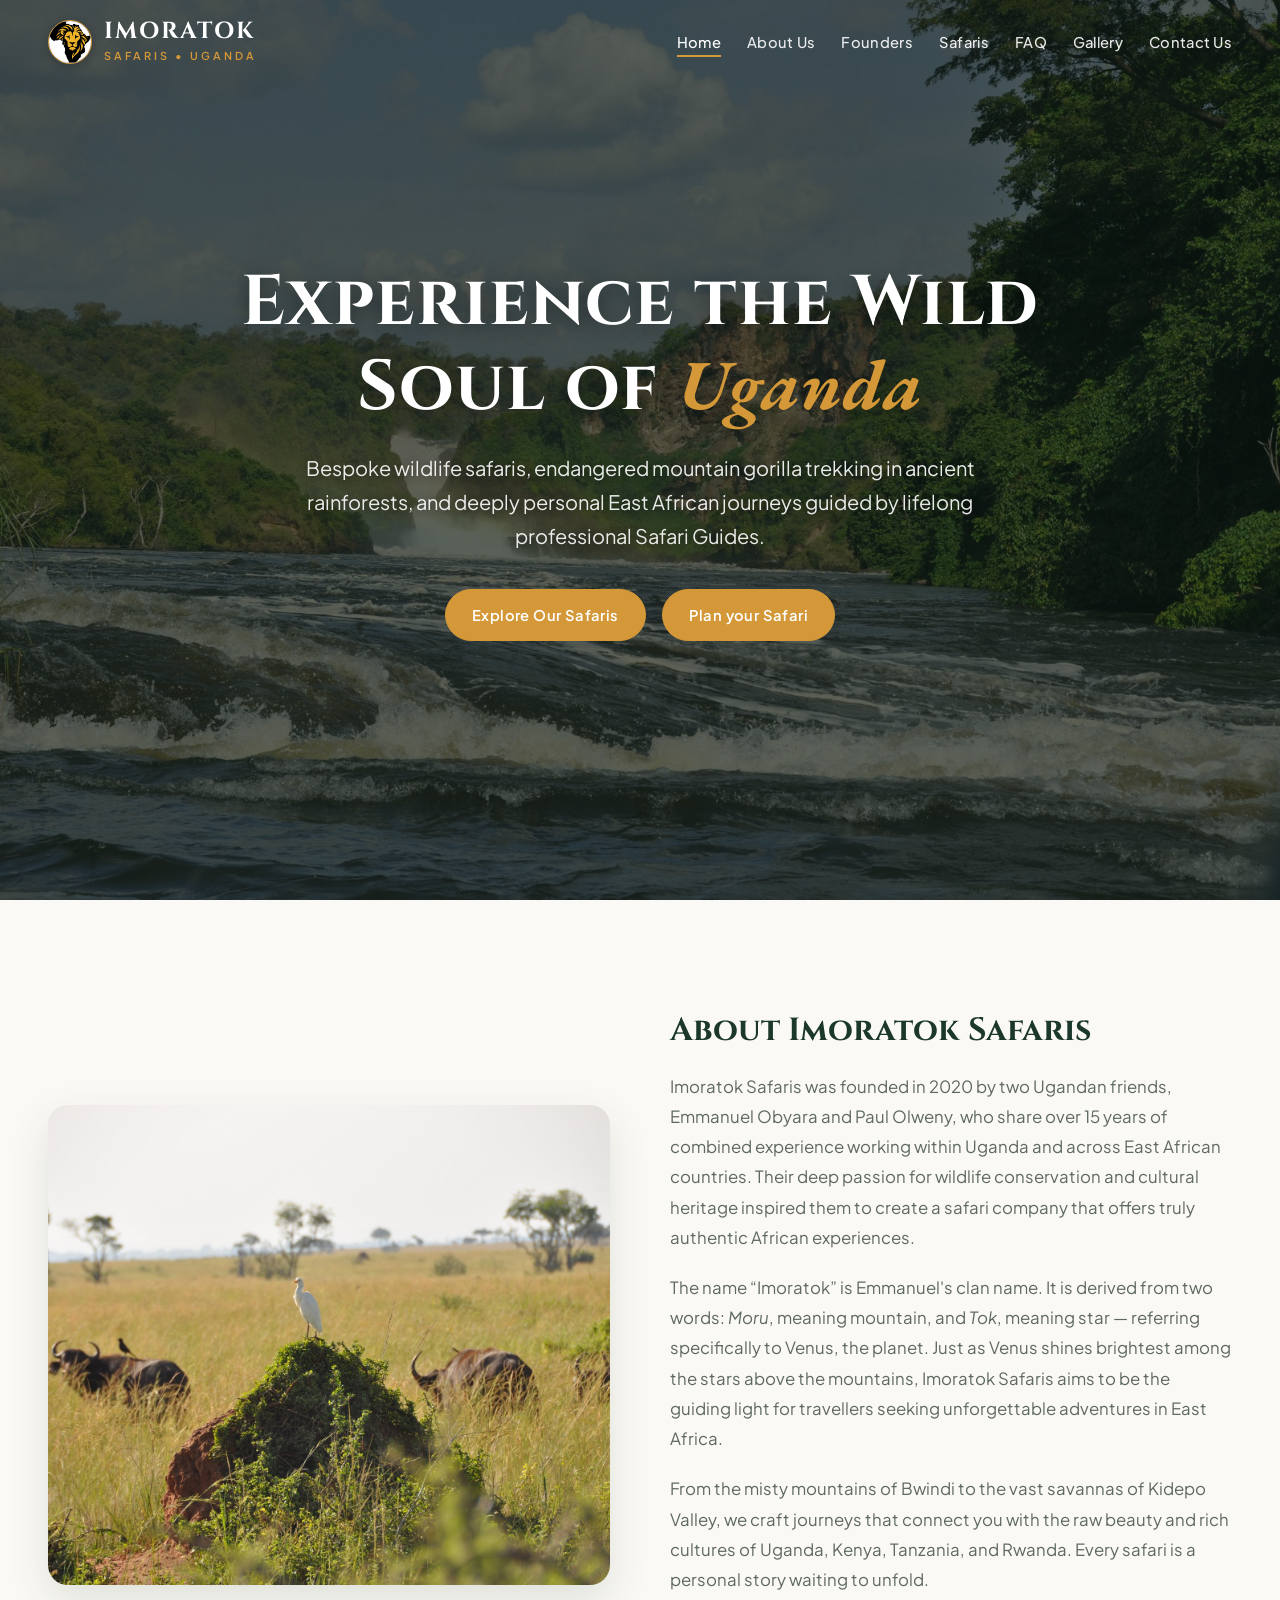
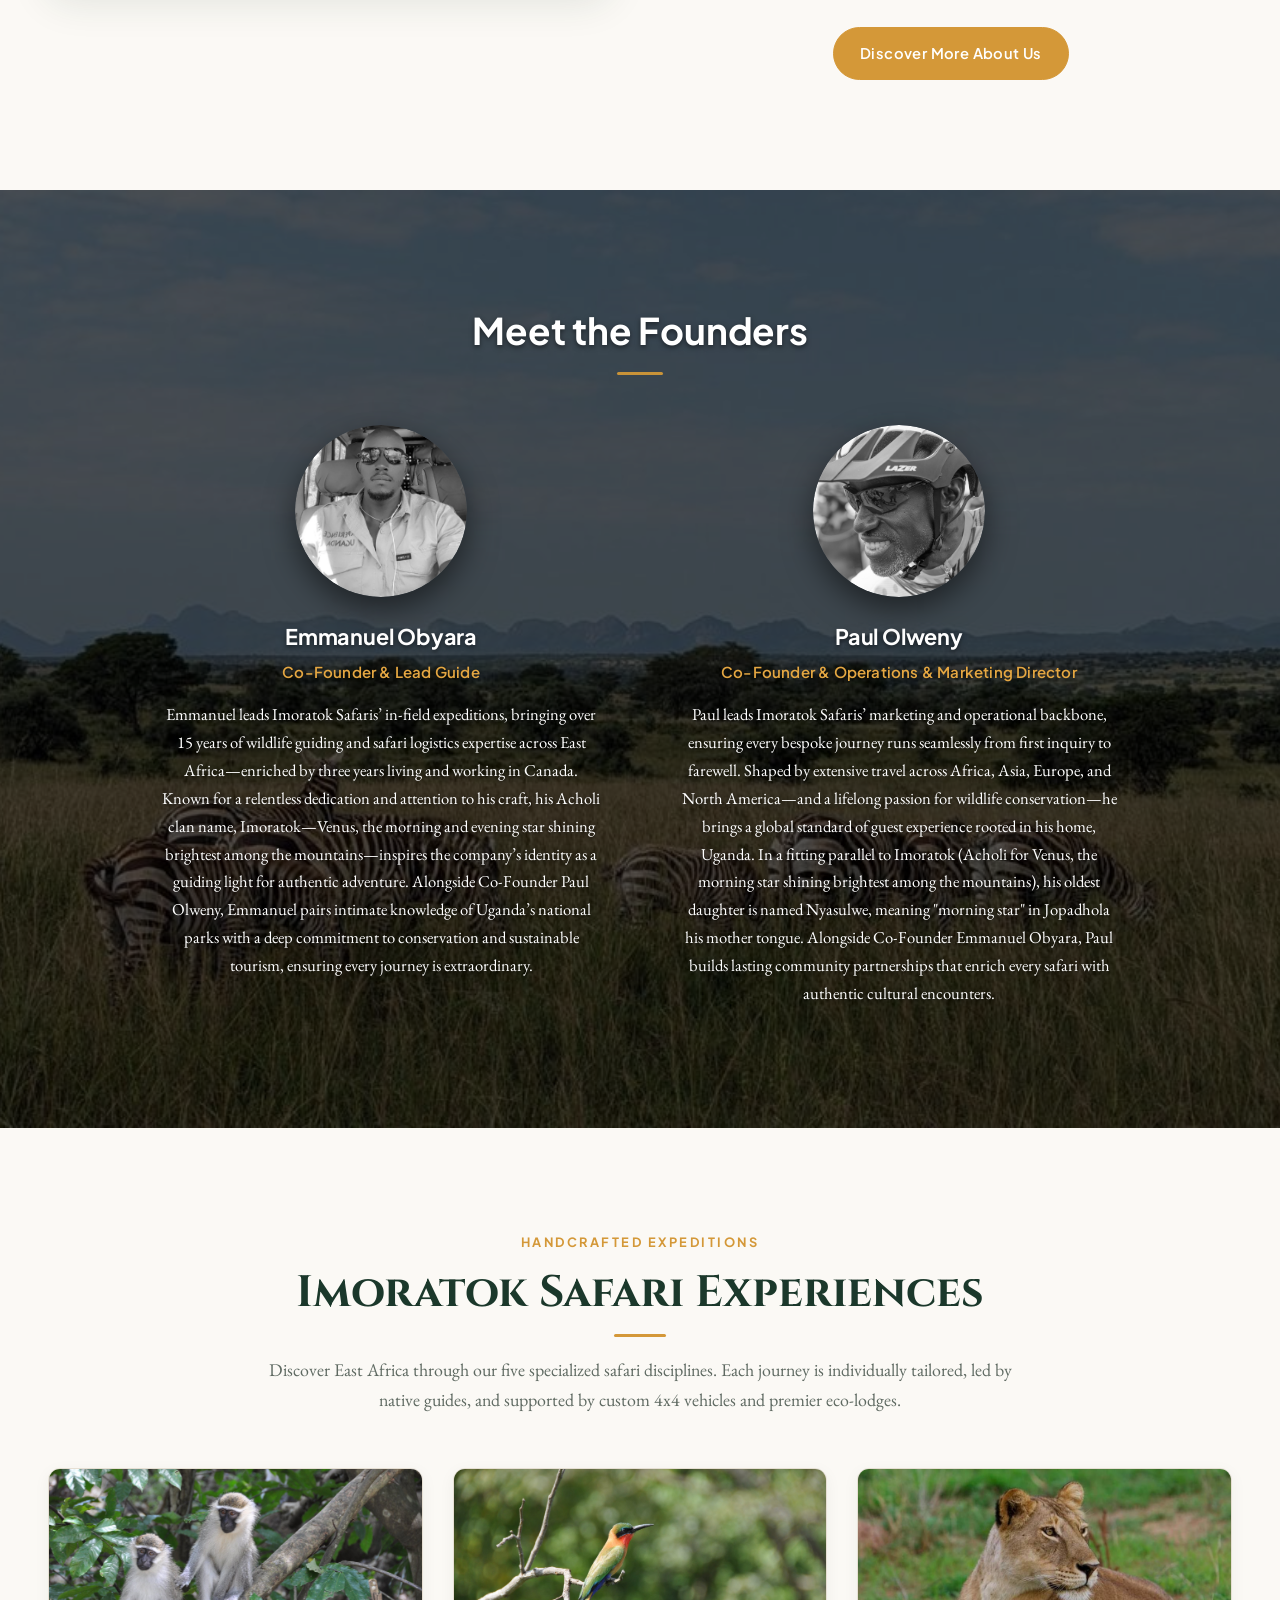
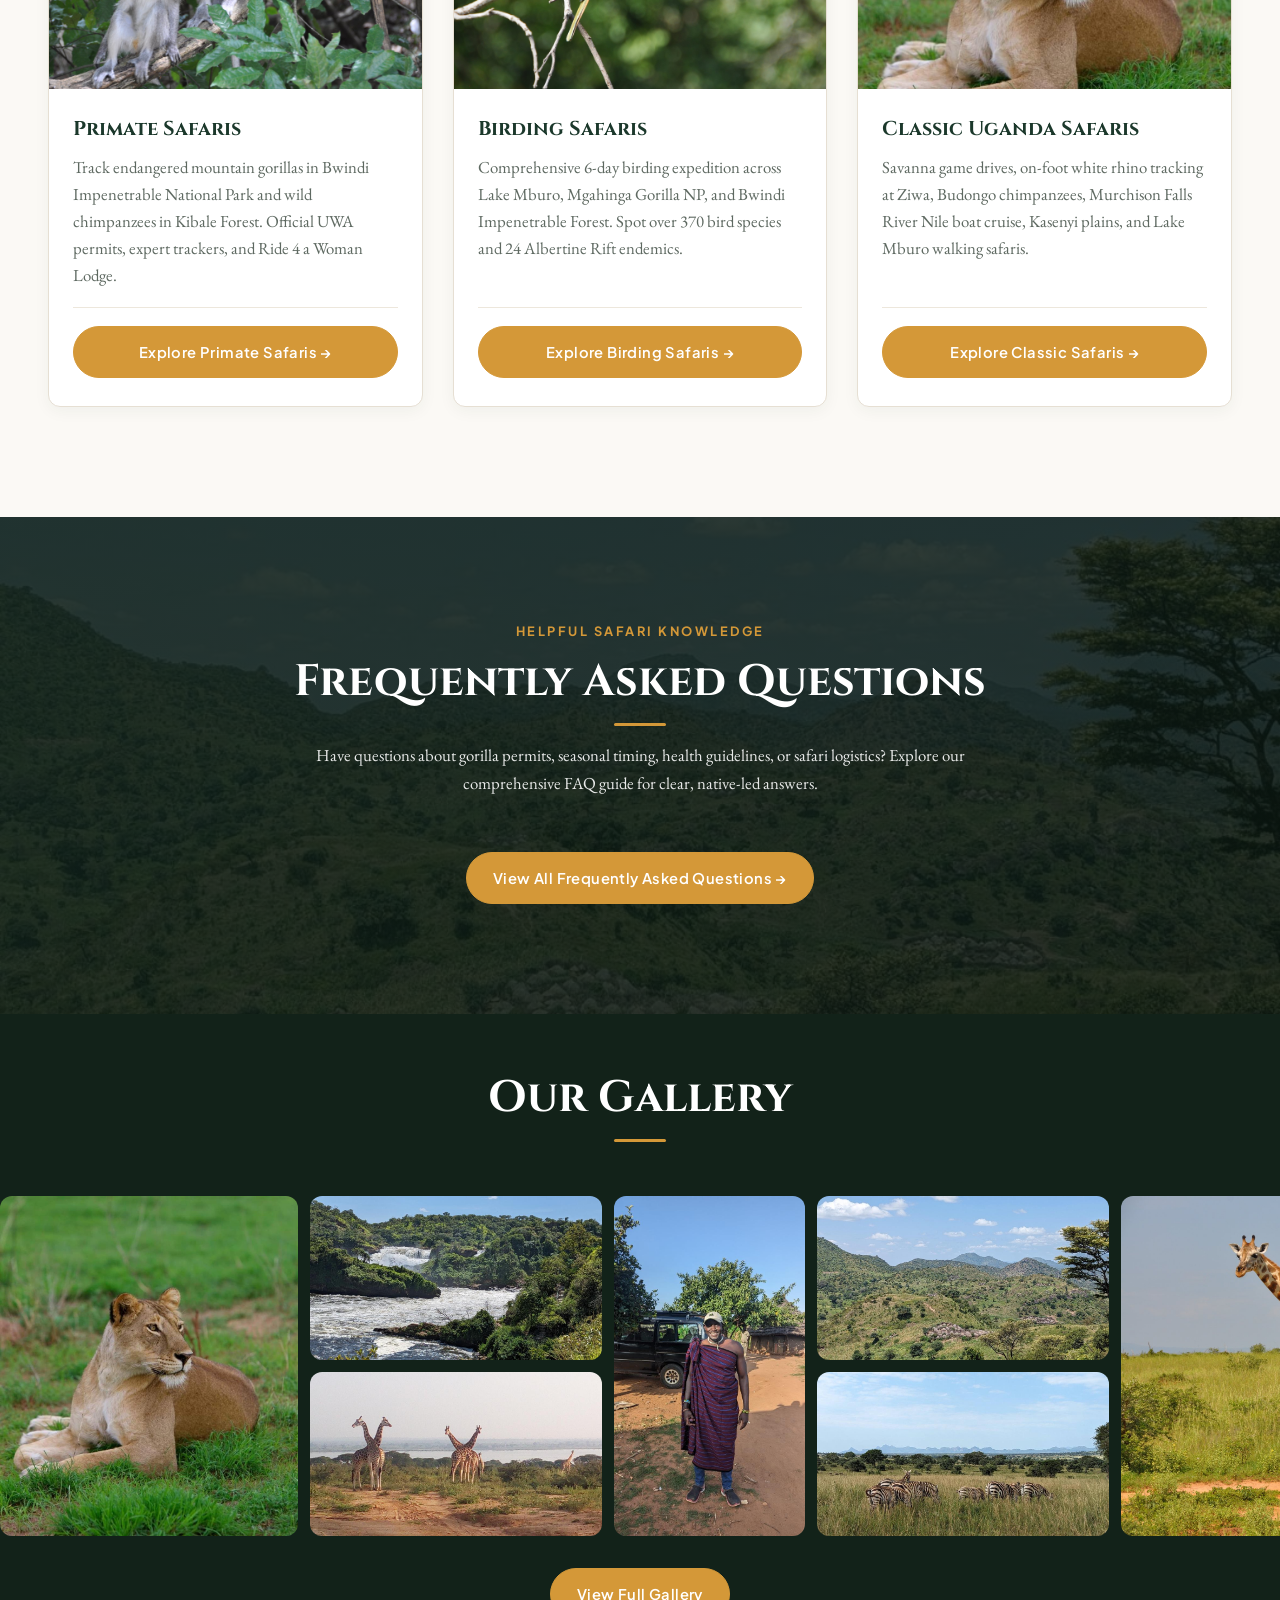
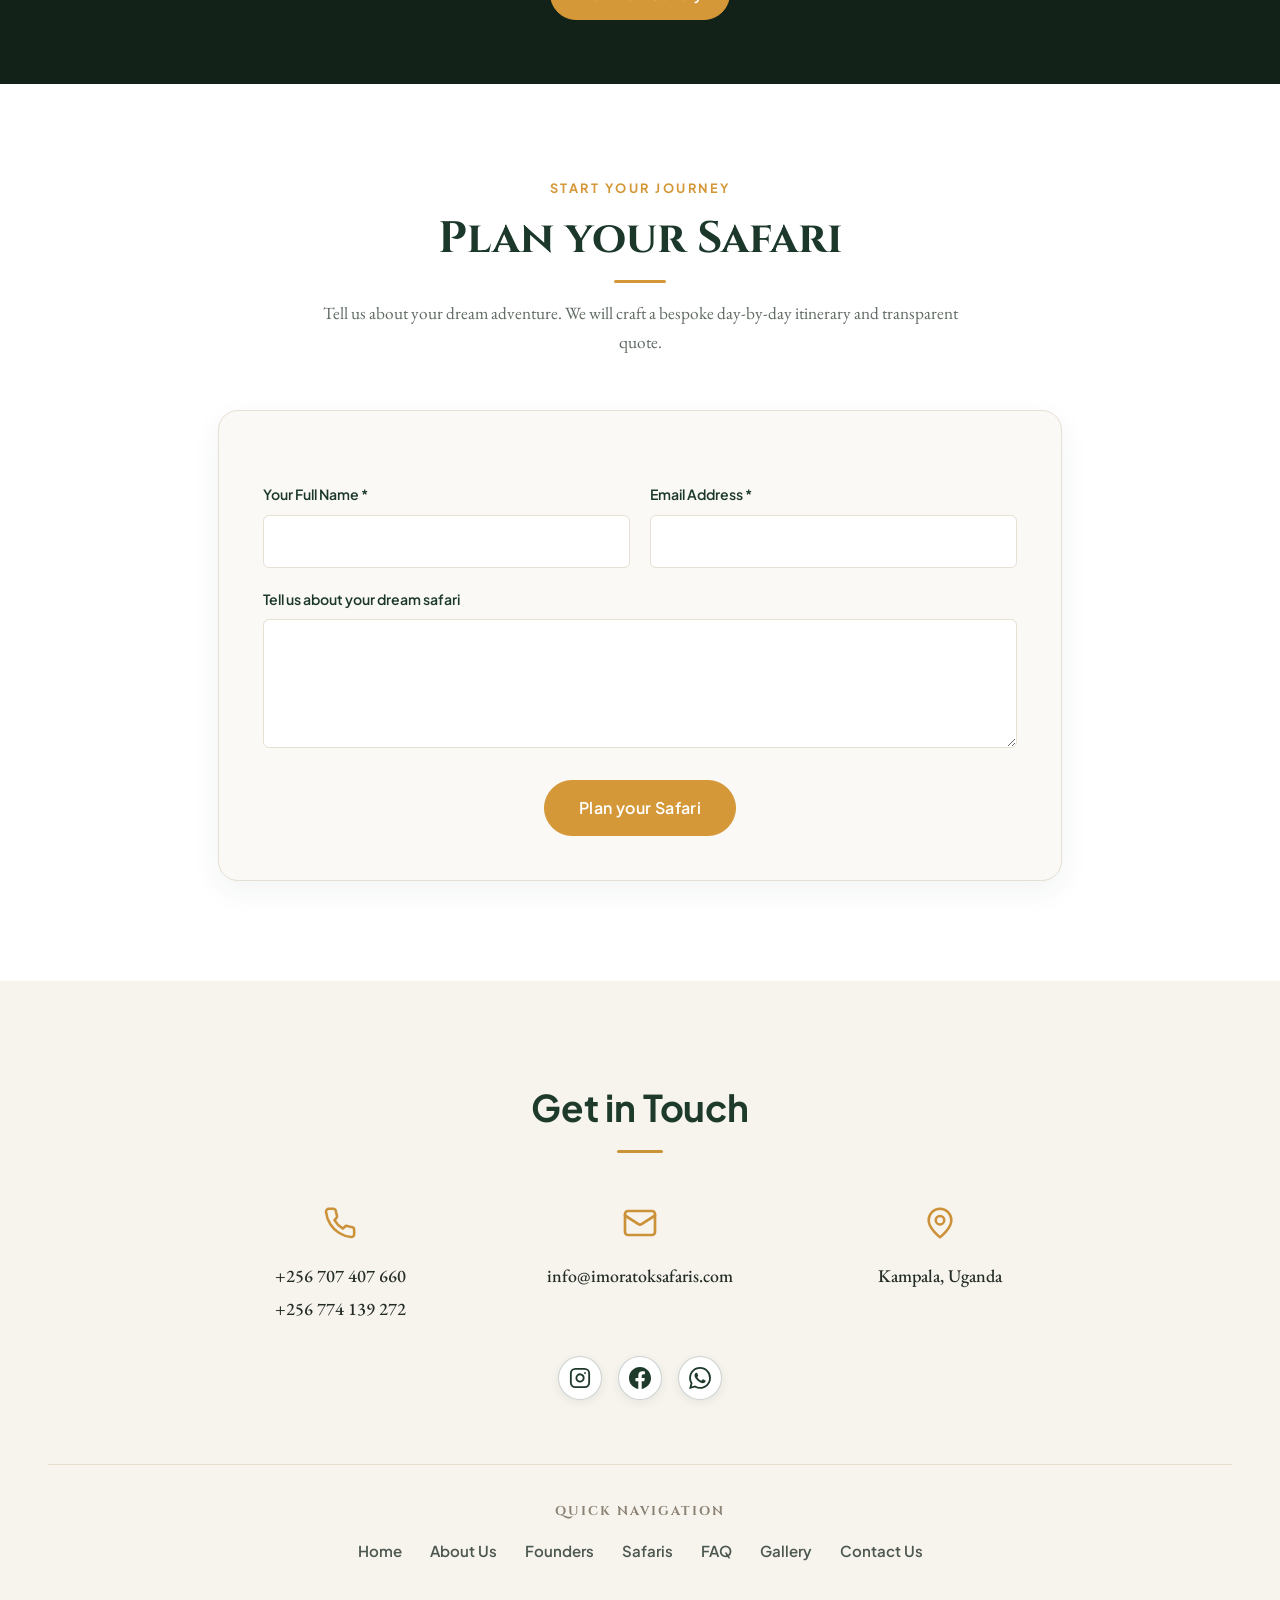
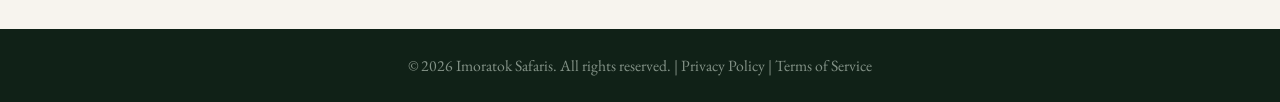
==== commit 0fdc368f: "refactor: remove unused images and safari badges, and update hero text to Uganda" ====
--- a/index.html
+++ b/index.html
@@ -147,7 +147,7 @@
     <div class="hero-overlay"></div>
     <div class="container hero-content">
       <h1 class="hero-title">
-        Experience the Wild Soul of <span class="highlight">East Africa</span>
+        Experience the Wild Soul of <span class="highlight">Uganda</span>
       </h1>
       <p class="hero-subtitle">
         Bespoke wildlife safaris, endangered mountain gorilla trekking in ancient rainforests, and deeply personal East
@@ -272,7 +272,6 @@
           <div class="safari-card-media">
             <img width="4288" height="2848" src="images/Animals/Monkeys2.jpg"
               alt="Monkeys in Acacia Tree Canopy in Uganda" loading="lazy">
-            <span class="safari-card-badge">3 to 8 Days</span>
           </div>
           <div class="safari-card-body">
             <h3 class="safari-card-title">Primate Safaris</h3>
@@ -292,7 +291,6 @@
           <div class="safari-card-media">
             <img width="4288" height="2848" src="images/Animals/Closeup2.jpg" alt="Birding Safari with Exotic Wildlife Close-up in Uganda"
               loading="lazy">
-            <span class="safari-card-badge">6-Day Rift Valley Safari</span>
           </div>
           <div class="safari-card-body">
             <h3 class="safari-card-title">Birding Safaris</h3>
@@ -312,7 +310,6 @@
           <div class="safari-card-media">
             <img width="947" height="1080" src="images/Animals/Lioness.jpeg"
               alt="Tree Climbing Lion in Queen Elizabeth National Park" loading="lazy">
-            <span class="safari-card-badge">2 to 5 Days</span>
           </div>
           <div class="safari-card-body">
             <h3 class="safari-card-title">Classic Uganda Safaris</h3>
@@ -333,7 +330,6 @@
           <div class="safari-card-media">
             <img width="1080" height="1080" src="images/Team/Cultural-Emma.jpeg"
               alt="Traditional Ugandan Cultural Attire in Karamoja" loading="lazy">
-            <span class="safari-card-badge">19-Day Grand Tour</span>
           </div>
           <div class="safari-card-body">
             <h3 class="safari-card-title">Cultural Safaris</h3>
@@ -352,7 +348,6 @@
           <div class="safari-card-media">
             <img width="1080" height="607" src="images/Falls.jpeg" alt="River Nile Rapids and Rwenzori Mountains"
               loading="lazy">
-            <span class="safari-card-badge">Adrenaline &amp; Peaks</span>
           </div>
           <div class="safari-card-body">
             <h3 class="safari-card-title">Adventure Safaris</h3>
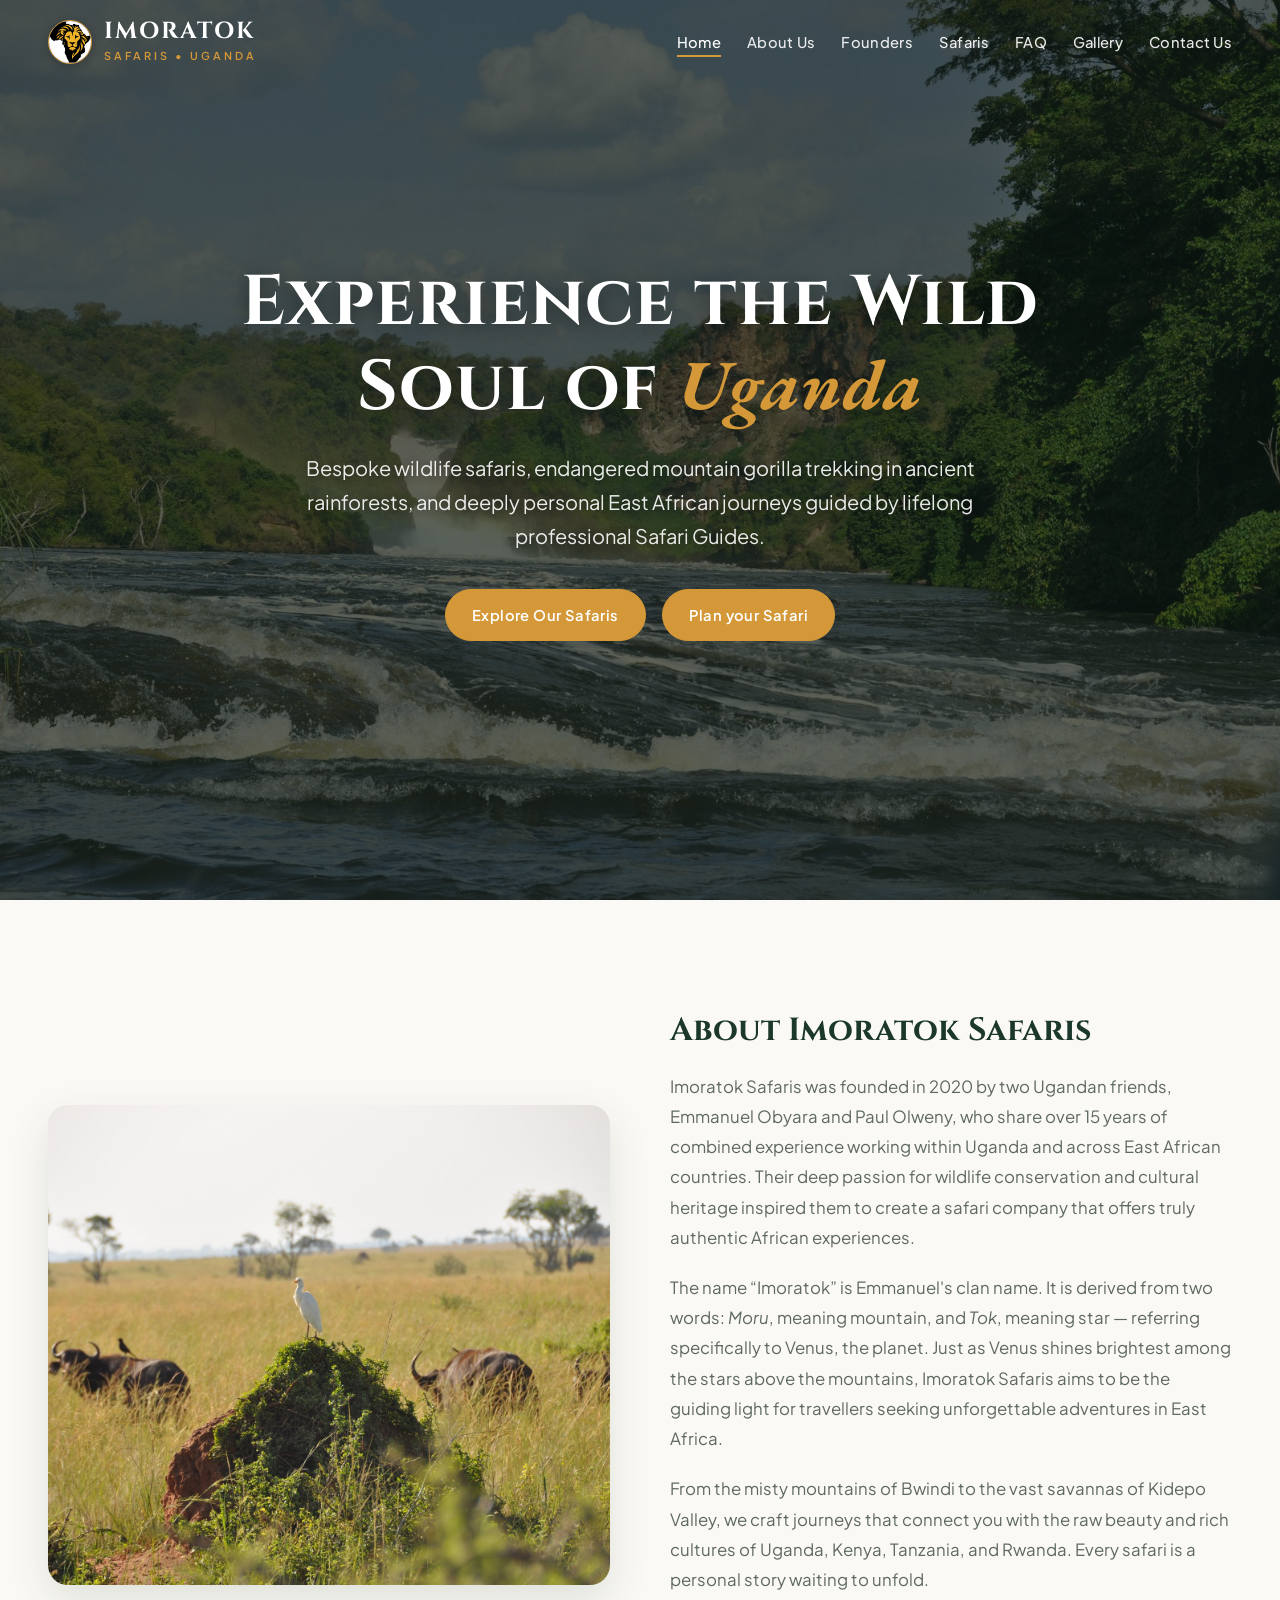
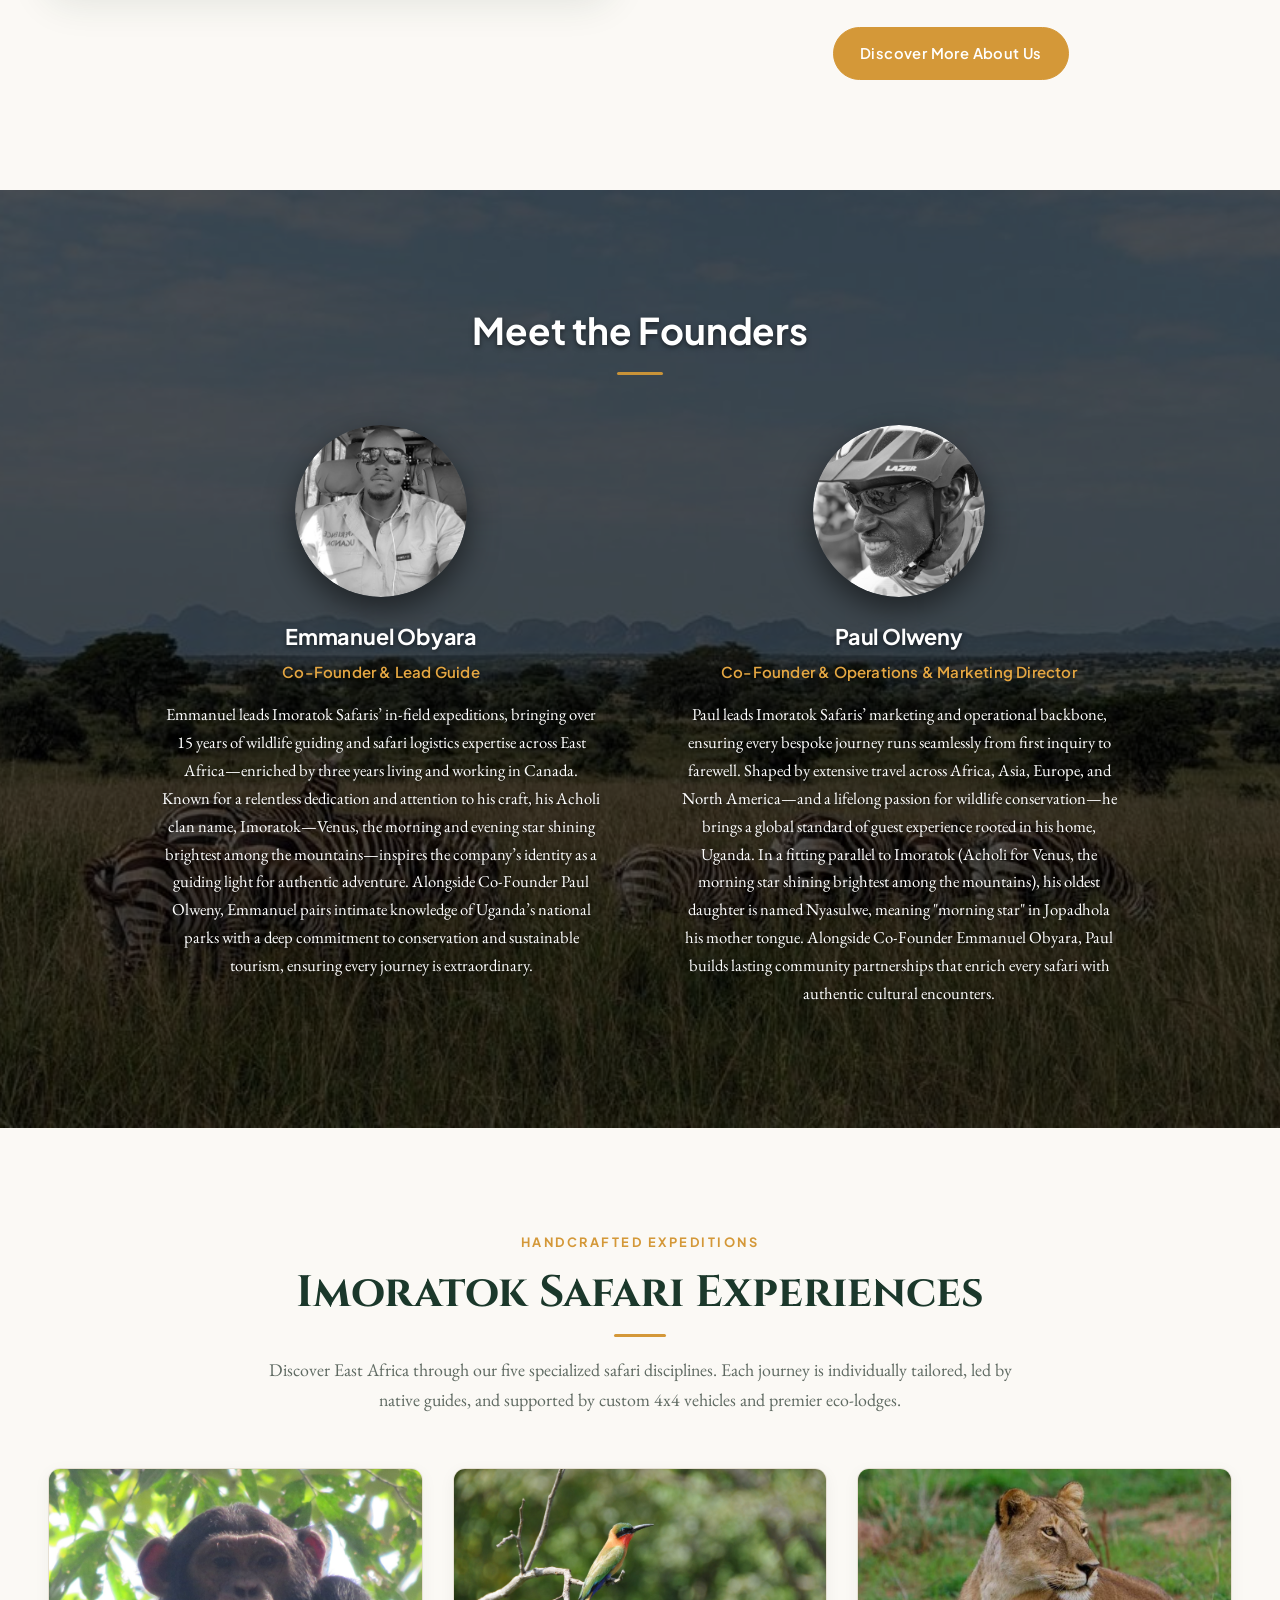
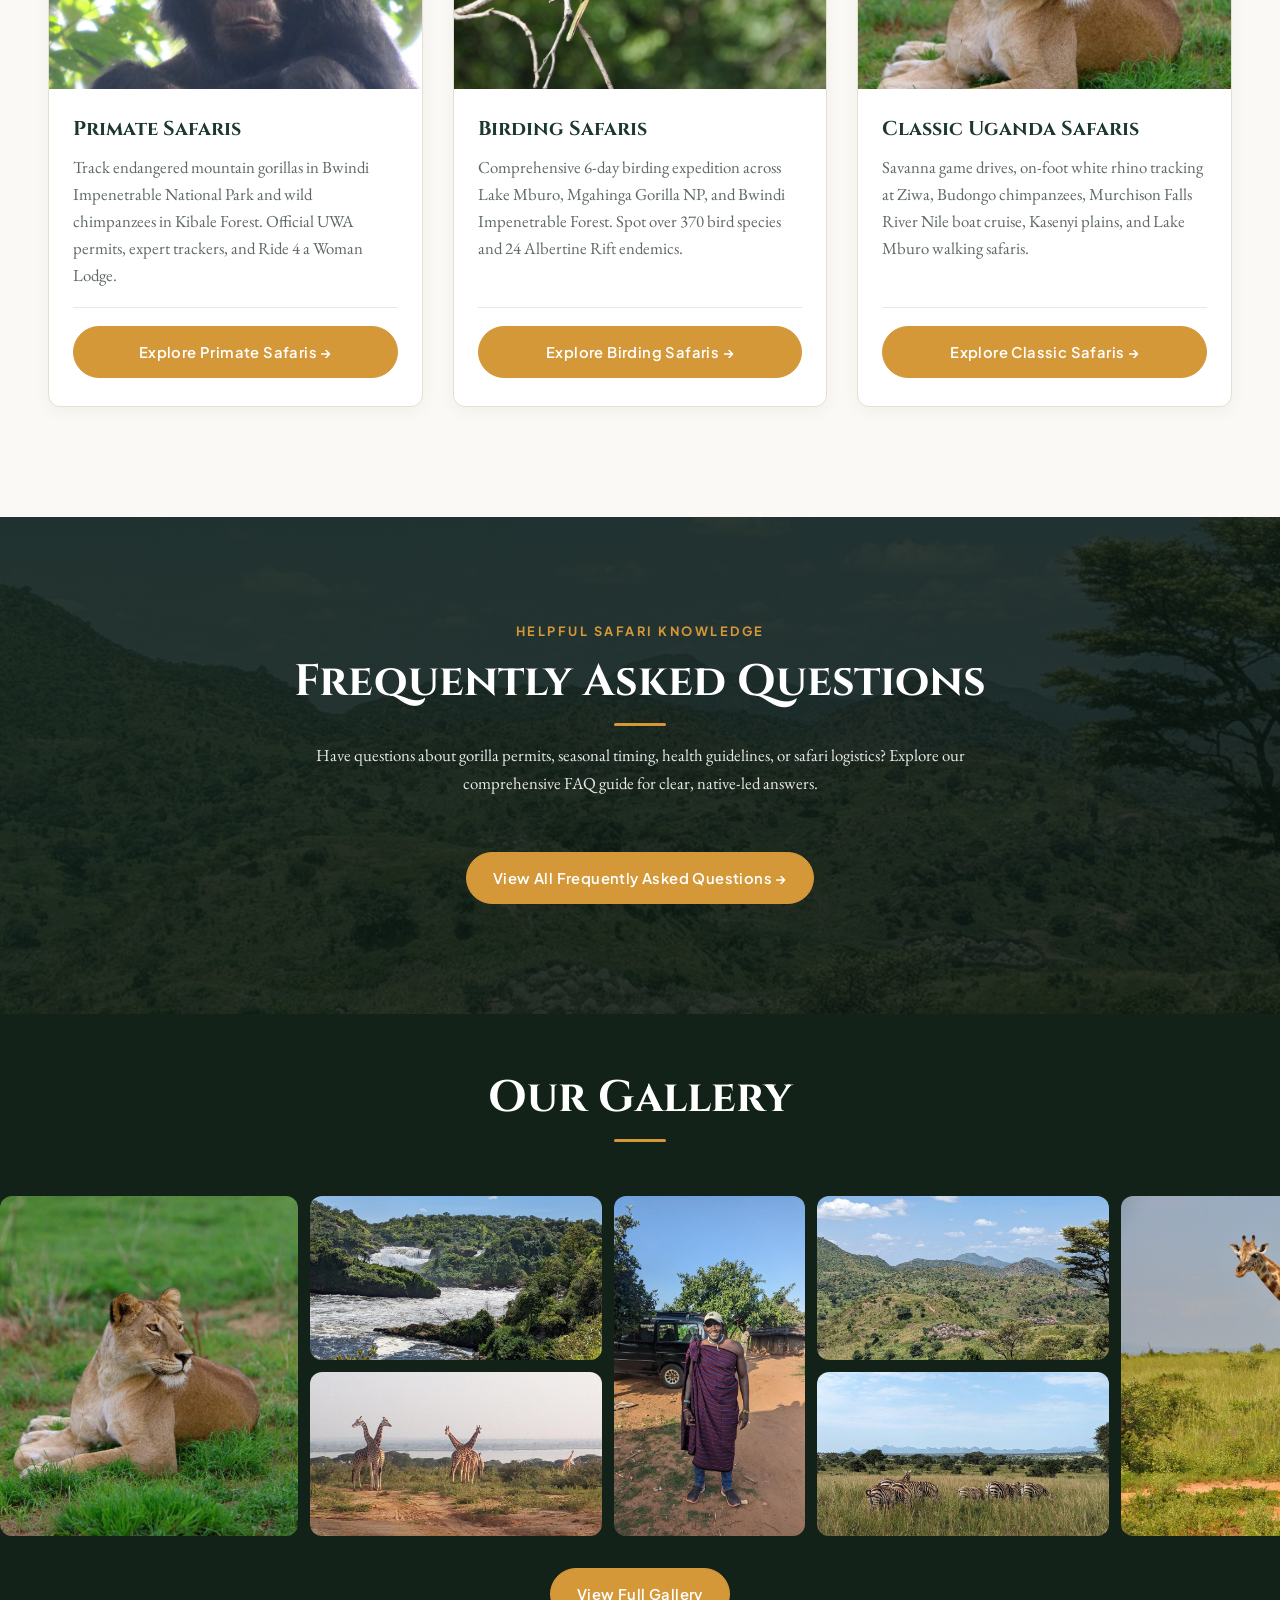
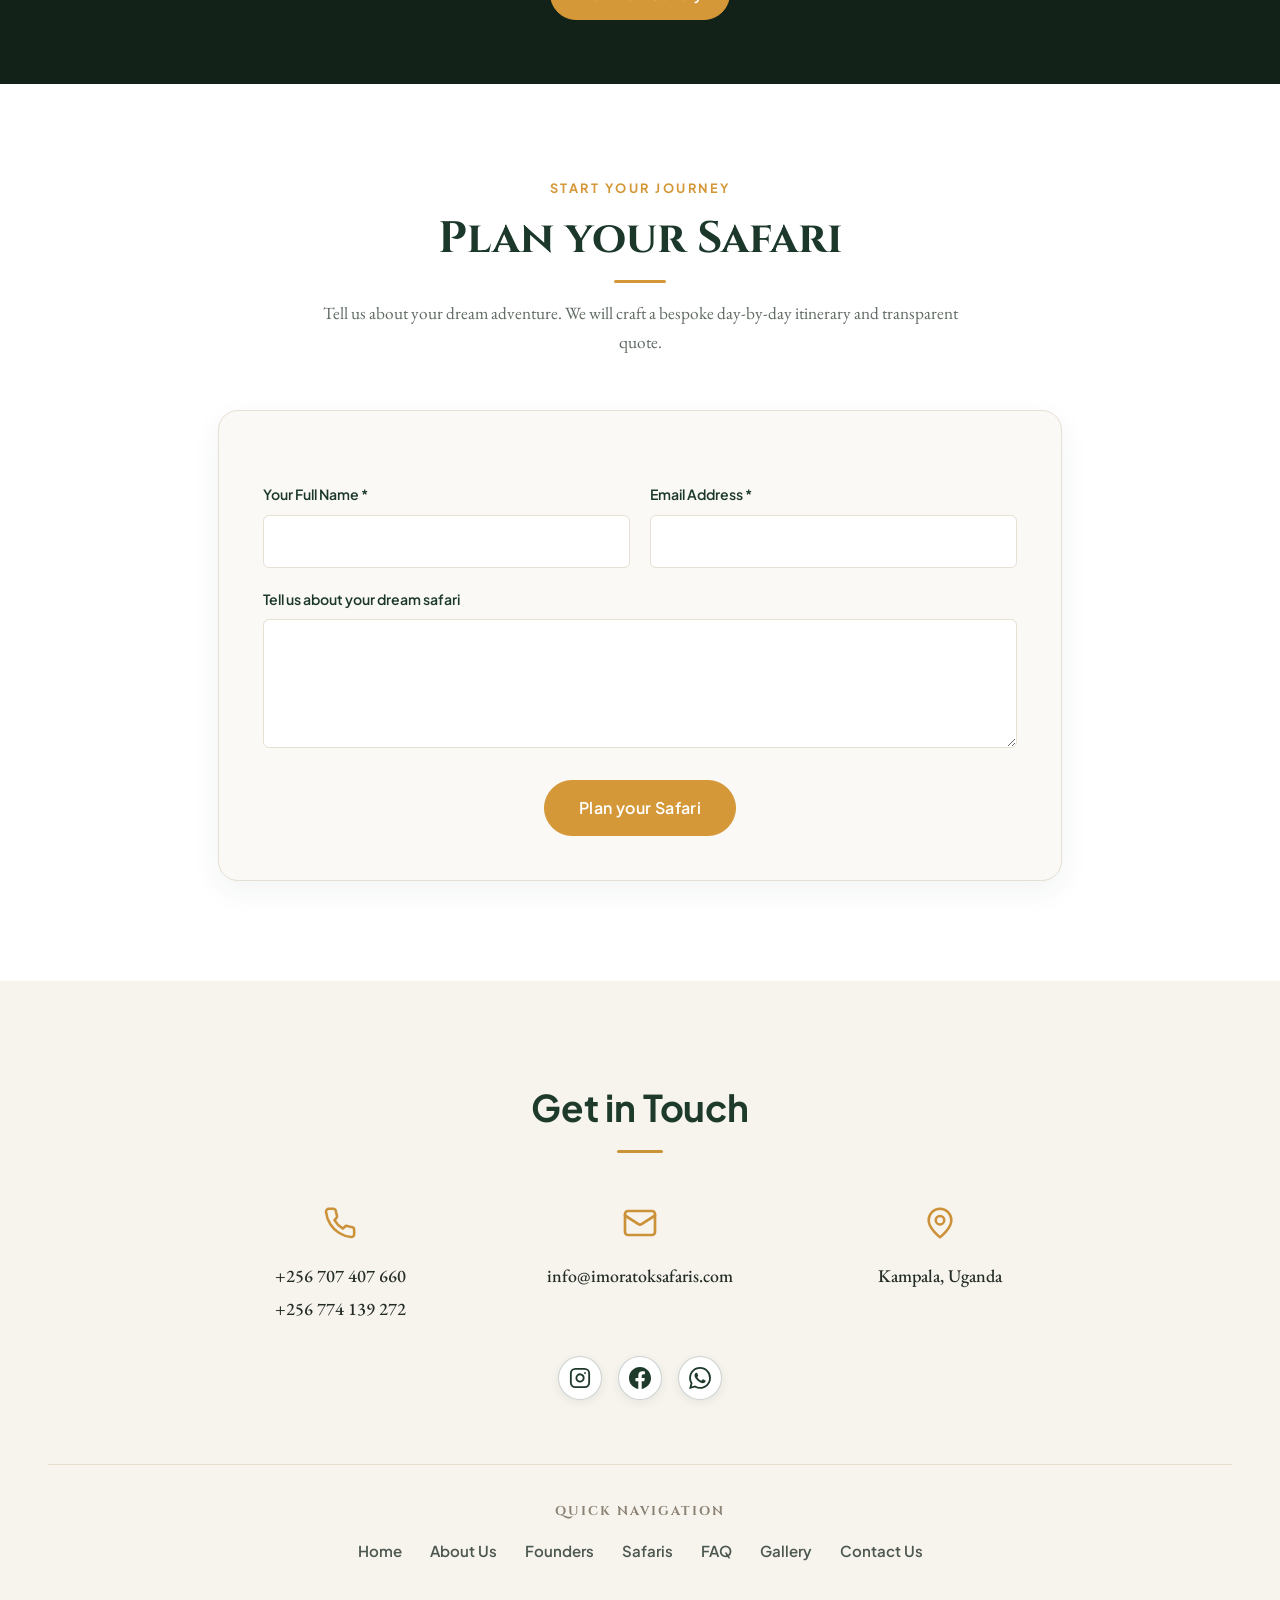
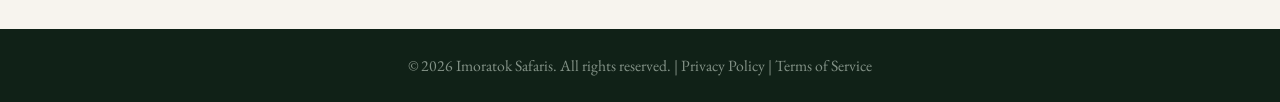
==== commit 0d6a511d: "feat: add new animal assets, update primate tile, and add google verification" ====
--- a/index.html
+++ b/index.html
@@ -270,8 +270,8 @@
         <!-- Tile 1: Primate Safaris -->
         <article class="safari-card">
           <div class="safari-card-media">
-            <img width="4288" height="2848" src="images/Animals/Monkeys2.jpg"
-              alt="Monkeys in Acacia Tree Canopy in Uganda" loading="lazy">
+            <img width="4288" height="2848" src="images/Animals/Chimp2.jpg"
+              alt="Wild Chimpanzee in Kibale Forest National Park" loading="lazy">
           </div>
           <div class="safari-card-body">
             <h3 class="safari-card-title">Primate Safaris</h3>
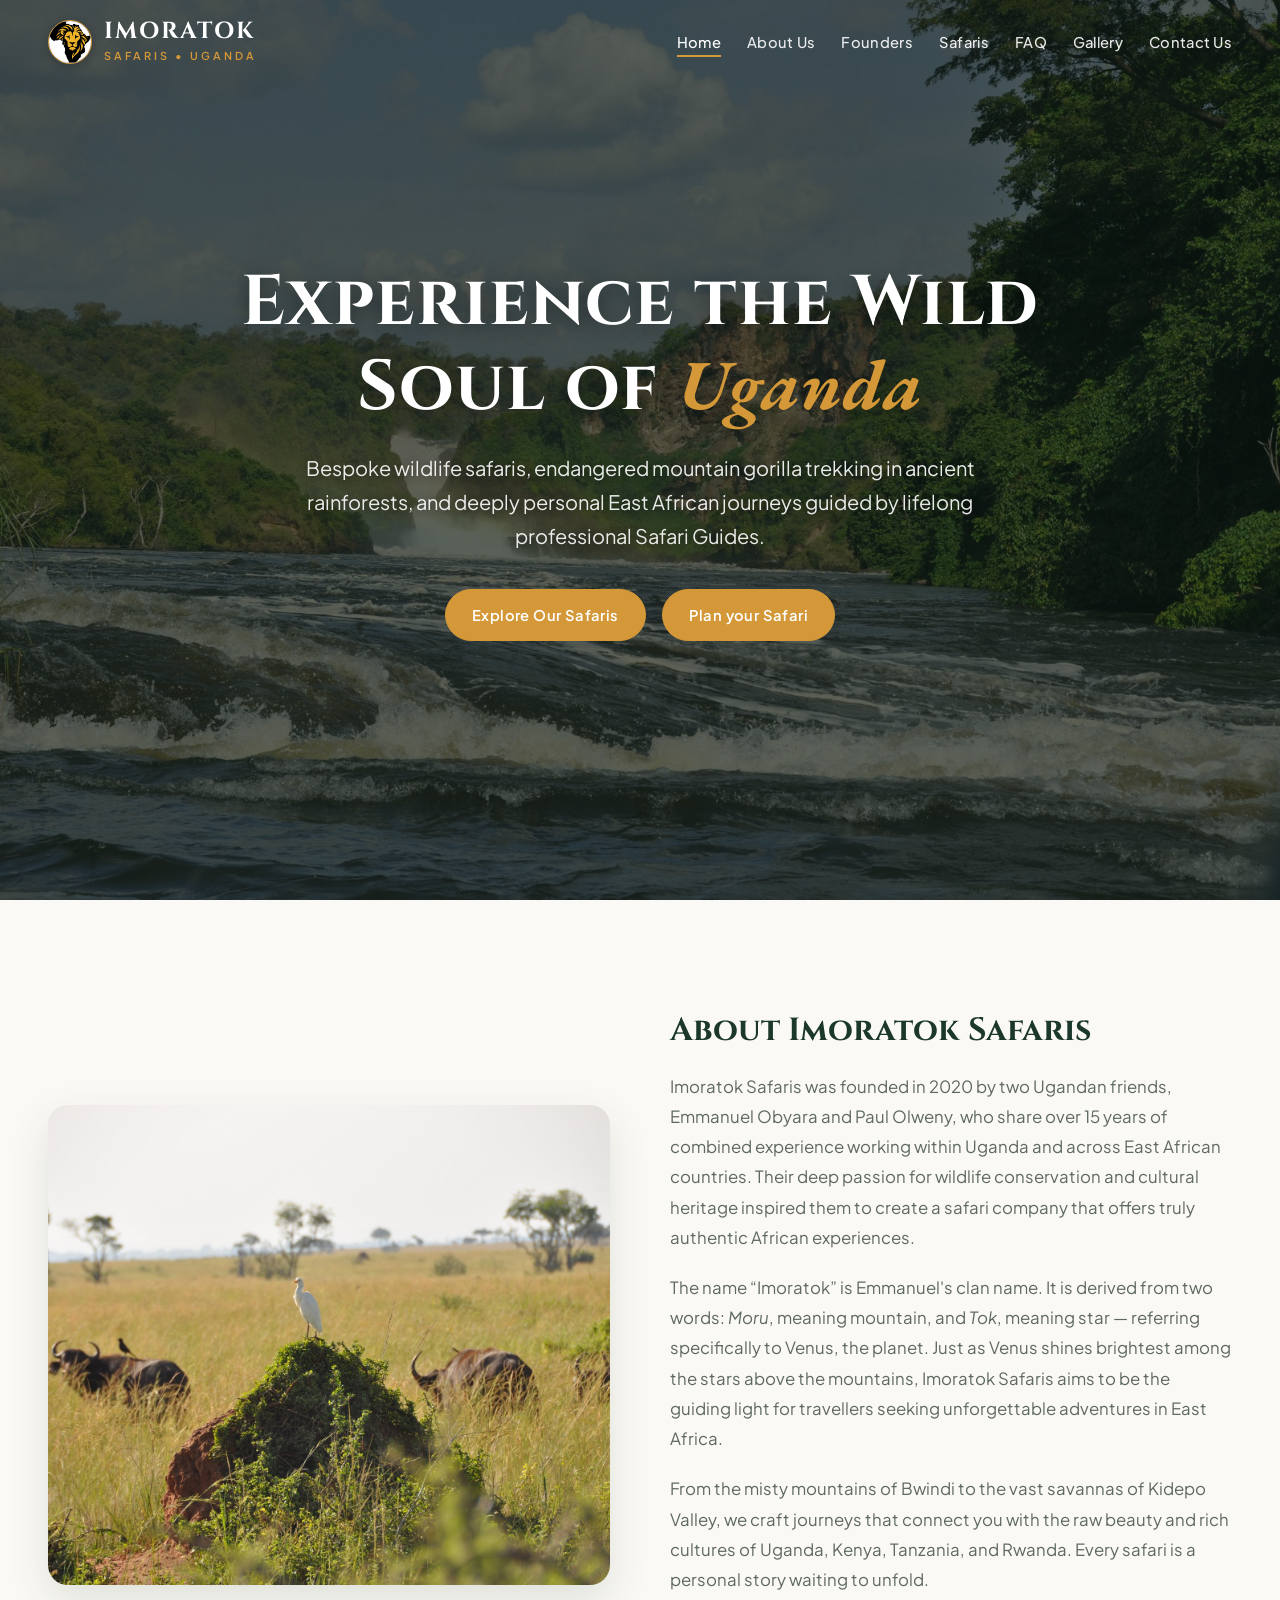
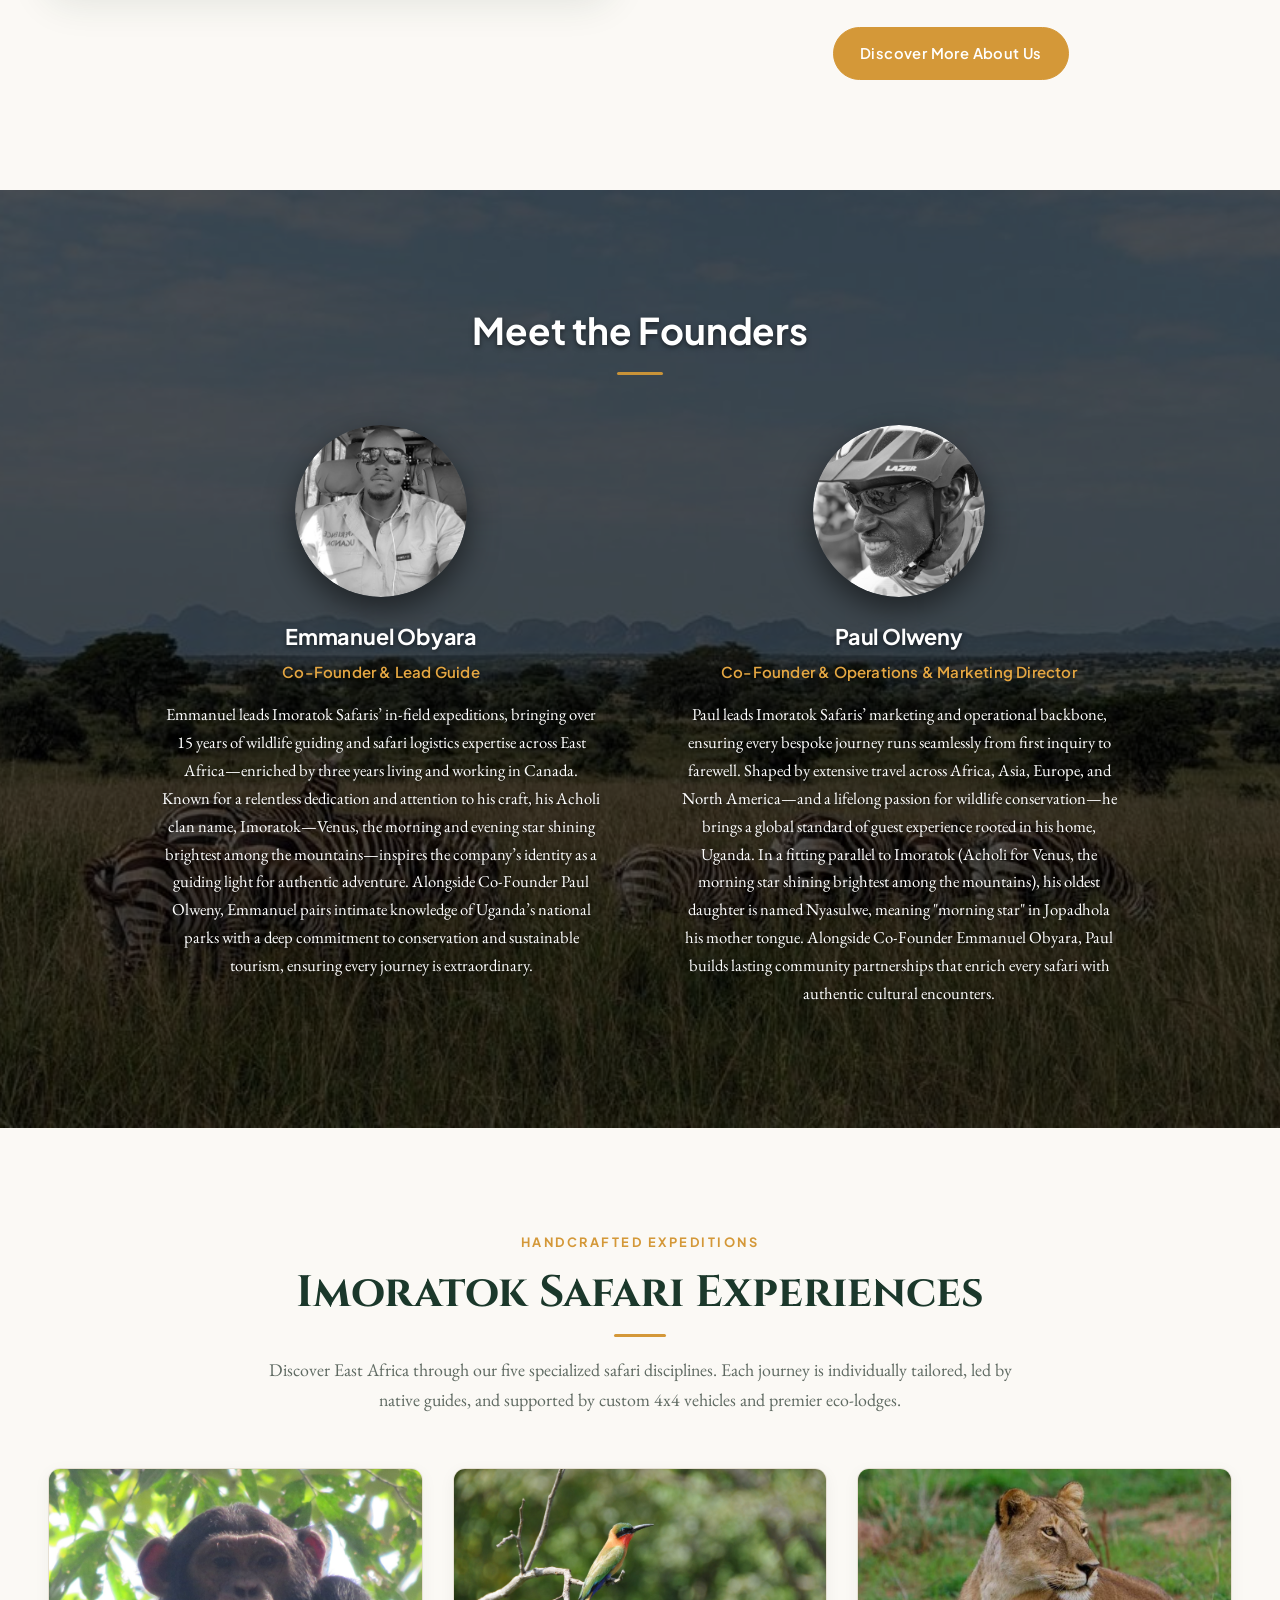
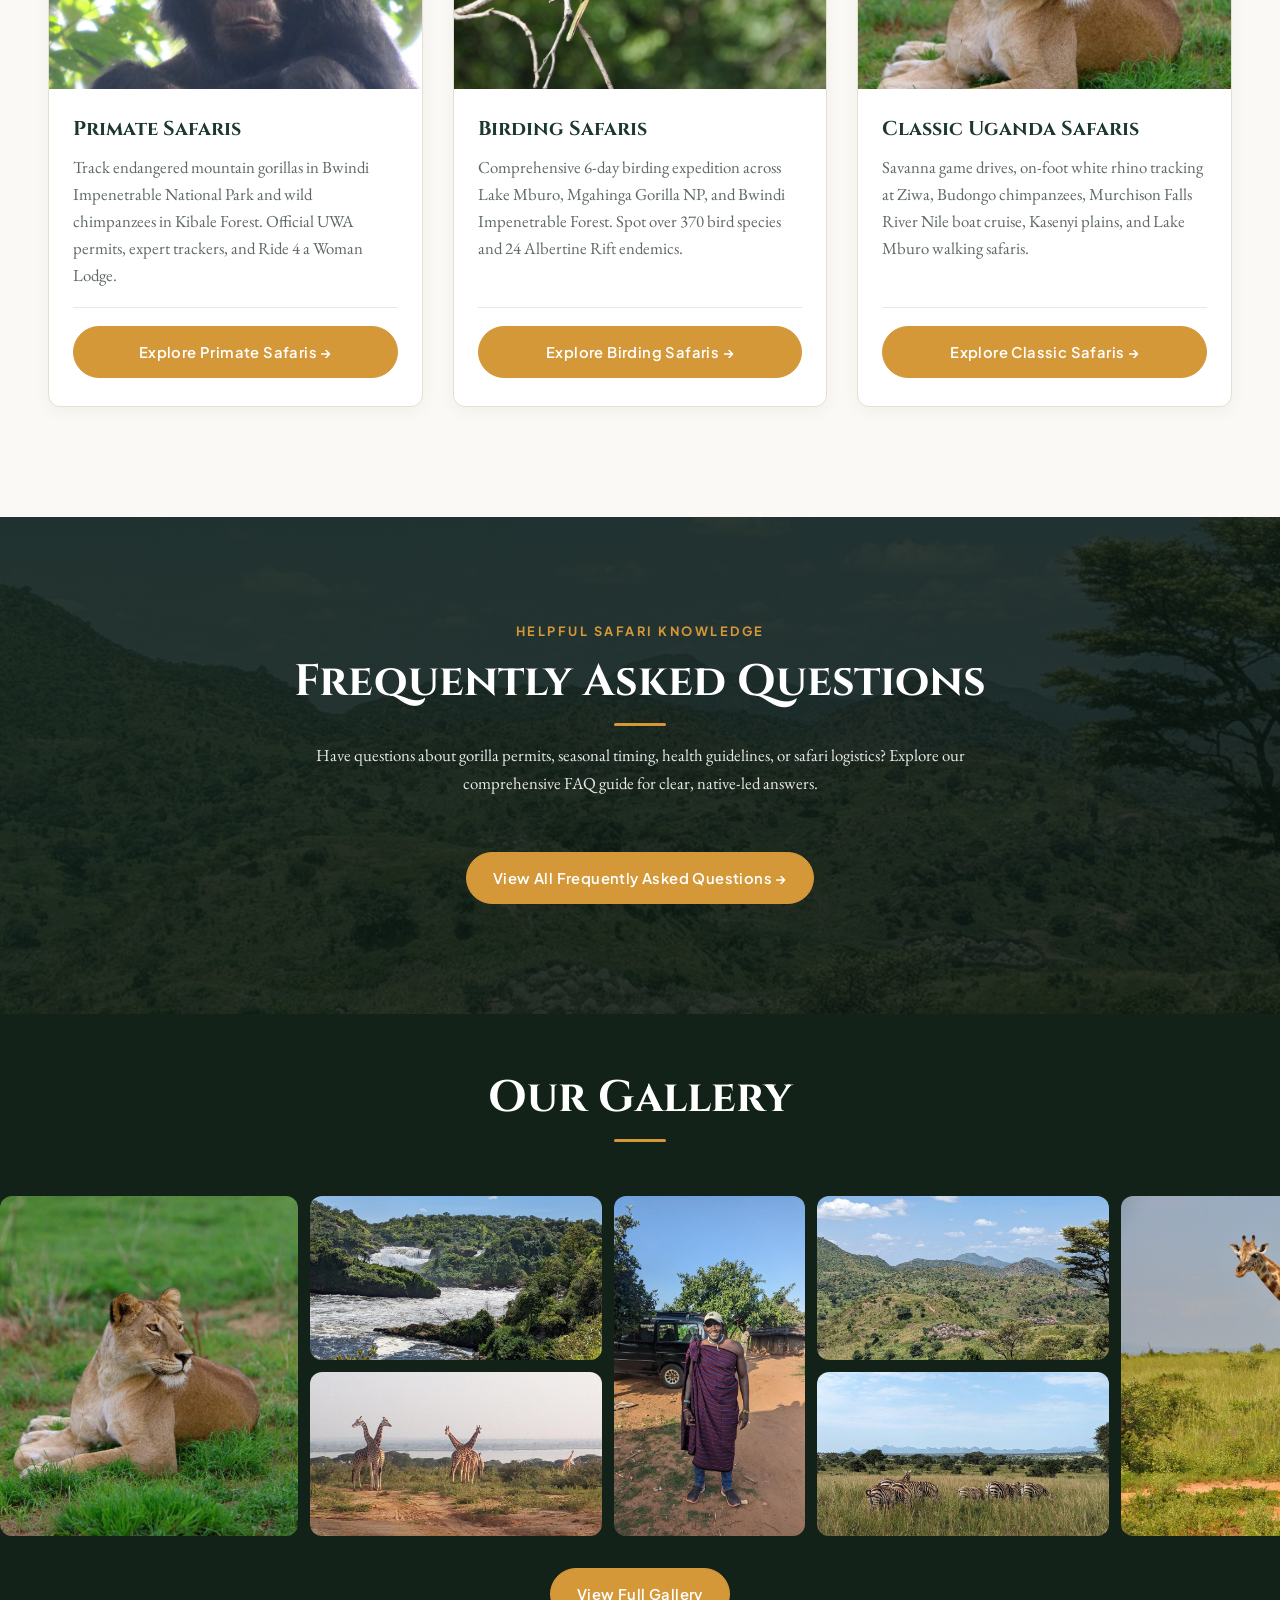
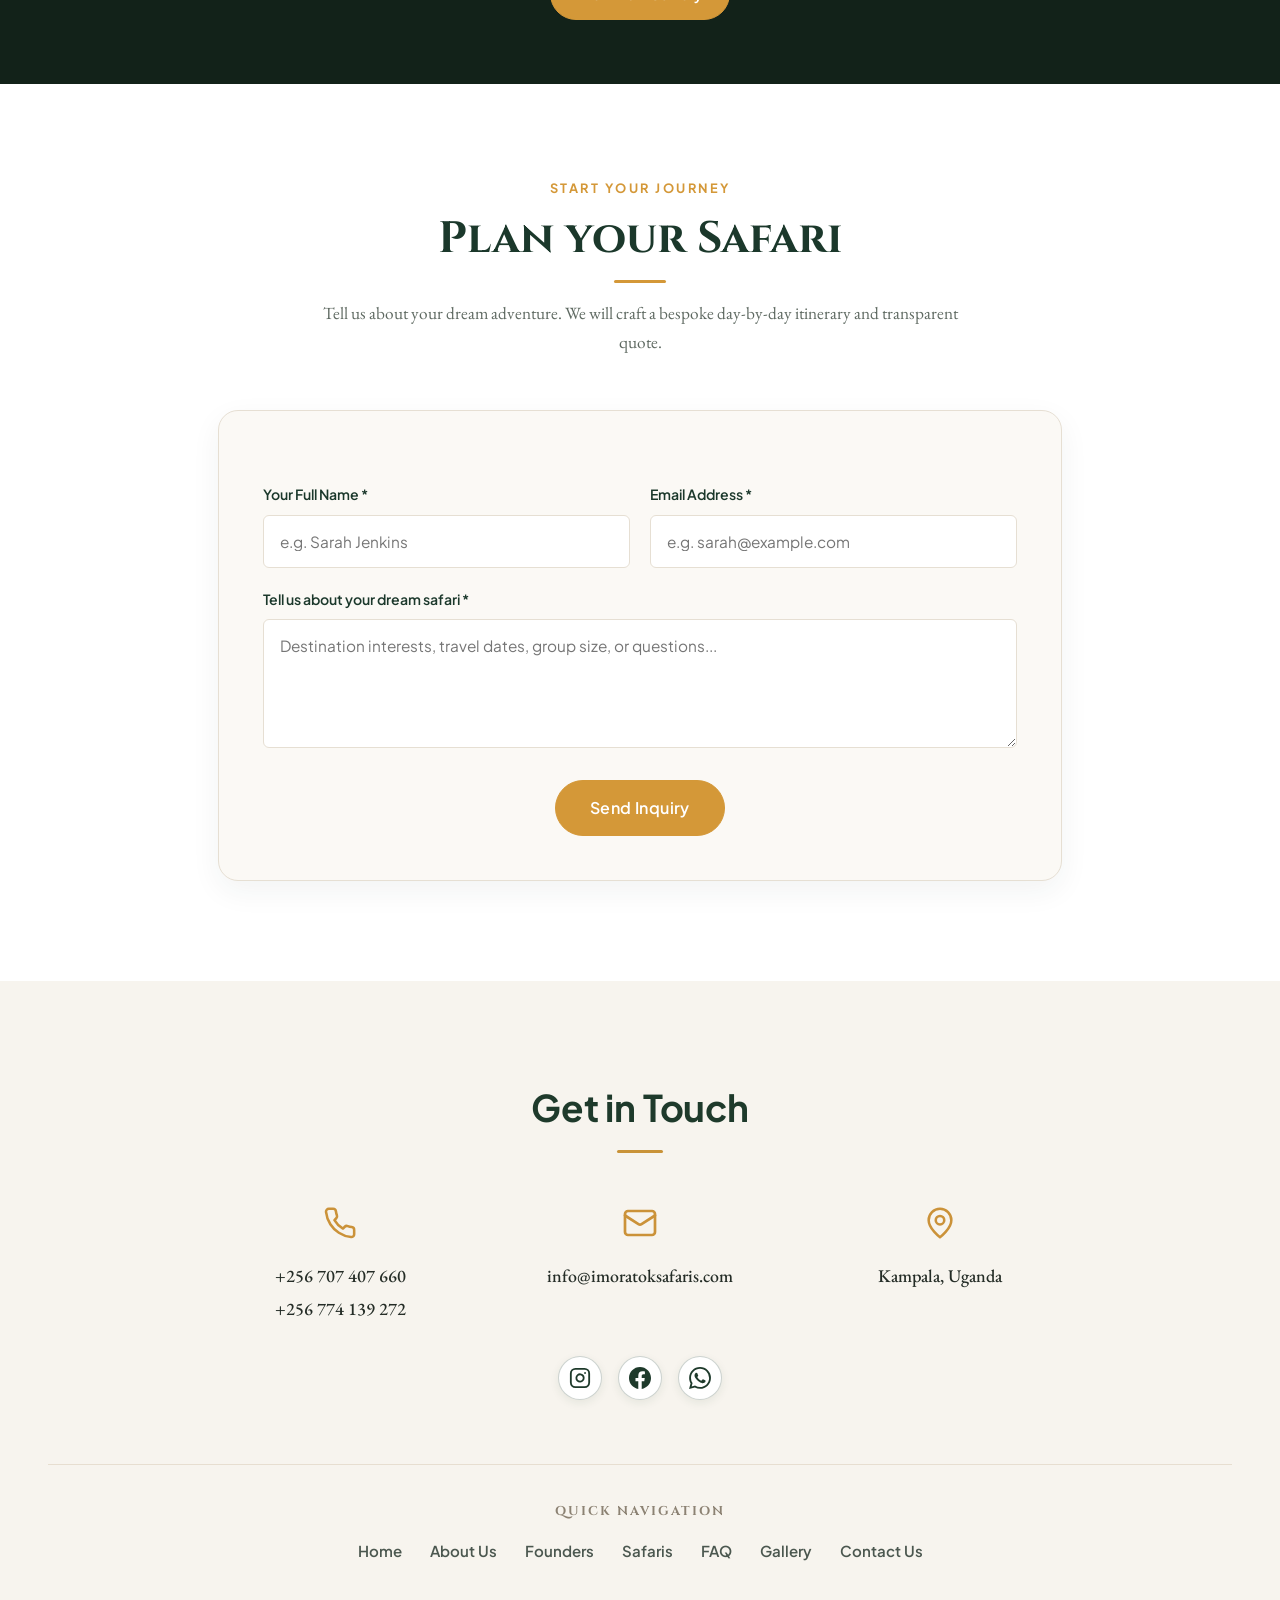
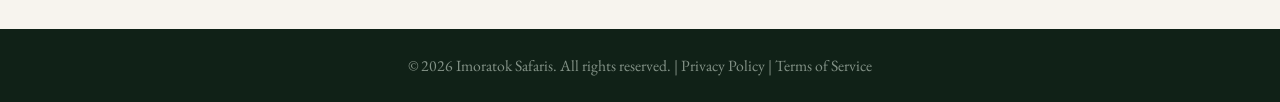
==== commit eb864ccd: "feat: migrate safari inquiry form submission from WhatsApp to Web3Forms API" ====
--- a/index.html
+++ b/index.html
@@ -530,33 +530,43 @@
       </div>
 
       <div class="quote-card">
-        <form id="safariInquiryForm">
+        <form id="safariInquiryForm" action="https://api.web3forms.com/submit" method="POST">
+          <input type="hidden" name="access_key" value="798baa1c-899e-4259-ba53-4696f345e349">
+          <input type="hidden" name="subject" value="New Safari Inquiry — Imoratok Safaris">
+          <input type="hidden" name="from_name" value="Imoratok Safaris Website">
+          <input type="checkbox" name="botcheck" class="hidden" style="display: none;">
+
           <div class="quote-form-grid">
             <div>
               <label for="inquiryName" class="form-label">Your Full Name *</label>
-              <input type="text" id="inquiryName" class="form-control" required>
+              <input type="text" id="inquiryName" name="name" class="form-control" placeholder="e.g. Sarah Jenkins" required>
             </div>
 
             <div>
               <label for="inquiryEmail" class="form-label">Email Address *</label>
-              <input type="email" id="inquiryEmail" class="form-control" required>
+              <input type="email" id="inquiryEmail" name="email" class="form-control" placeholder="e.g. sarah@example.com" required>
             </div>
 
             <div class="form-group-full">
-              <label for="inquiryMessage" class="form-label">Tell us about your dream safari</label>
-              <textarea id="inquiryMessage" class="form-control" rows="4" required></textarea>
+              <label for="inquiryMessage" class="form-label">Tell us about your dream safari *</label>
+              <textarea id="inquiryMessage" name="message" class="form-control" rows="4" placeholder="Destination interests, travel dates, group size, or questions..." required></textarea>
             </div>
           </div>
 
           <div class="quote-form-submit">
-            <button type="submit" class="btn btn-primary" style="padding: 14px 34px; font-size: 1rem;">
-              Plan your Safari
+            <button type="submit" id="inquirySubmitBtn" class="btn btn-primary" style="padding: 14px 34px; font-size: 1rem;">
+              Send Inquiry
             </button>
           </div>
 
           <div id="formSuccessMessage"
-            style="display: none; margin-top: 18px; padding: 14px; background: #eaf1ed; border: 1px solid #2b5441; border-radius: 6px; color: #1b382b; font-family: var(--font-sans); font-size: 0.92rem; text-align: center;">
-            ✓ Thank you! Opening WhatsApp to send your safari details...
+            style="display: none; margin-top: 18px; padding: 14px 18px; background: #eaf1ed; border: 1px solid #2b5441; border-radius: 6px; color: #1b382b; font-family: var(--font-sans); font-size: 0.95rem; text-align: center;">
+            ✓ Thank you! Your safari inquiry has been received. Our team will review your details and respond shortly.
+          </div>
+
+          <div id="formErrorMessage"
+            style="display: none; margin-top: 18px; padding: 14px 18px; background: #fdf2f2; border: 1px solid #d9534f; border-radius: 6px; color: #a94442; font-family: var(--font-sans); font-size: 0.95rem; text-align: center;">
+            ✕ Something went wrong sending your message. Please reach us directly at <a href="mailto:info@imoratoksafaris.com" style="text-decoration: underline; color: inherit; font-weight: 600;">info@imoratoksafaris.com</a>.
           </div>
         </form>
       </div>
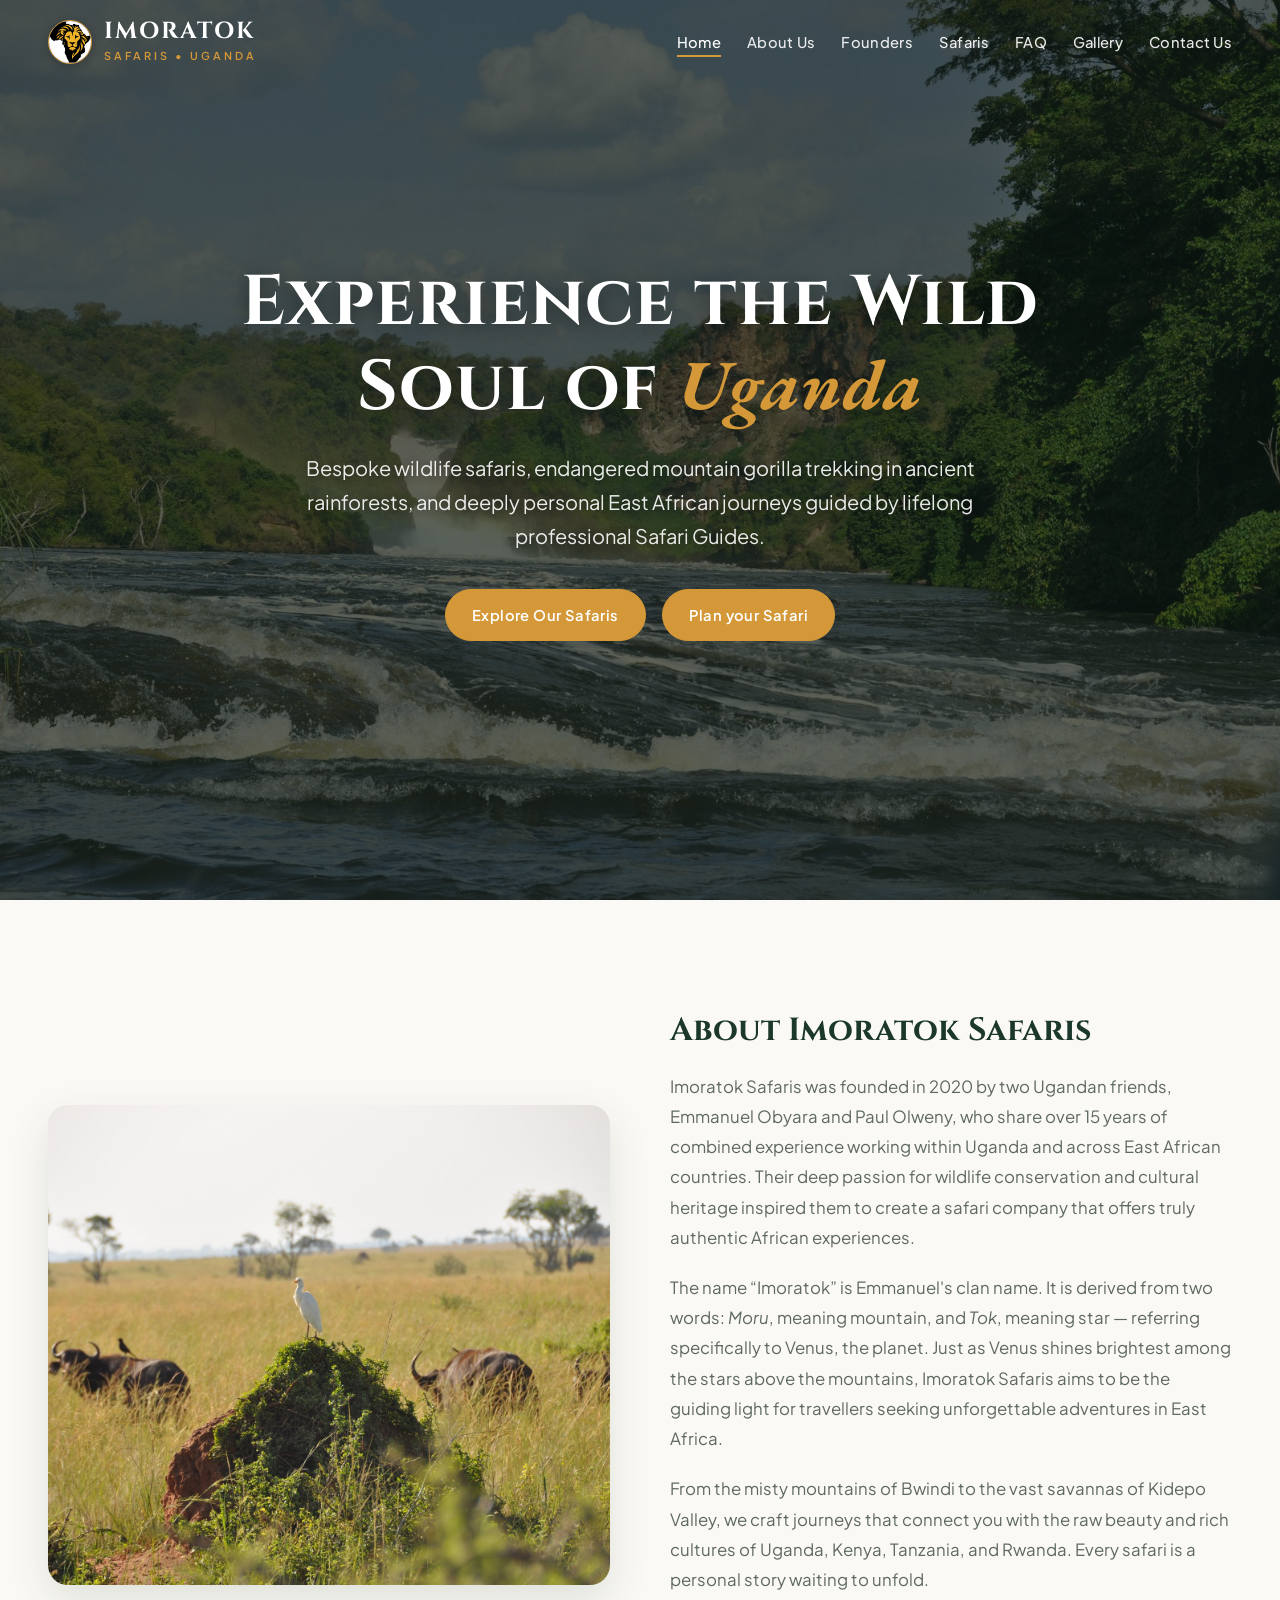
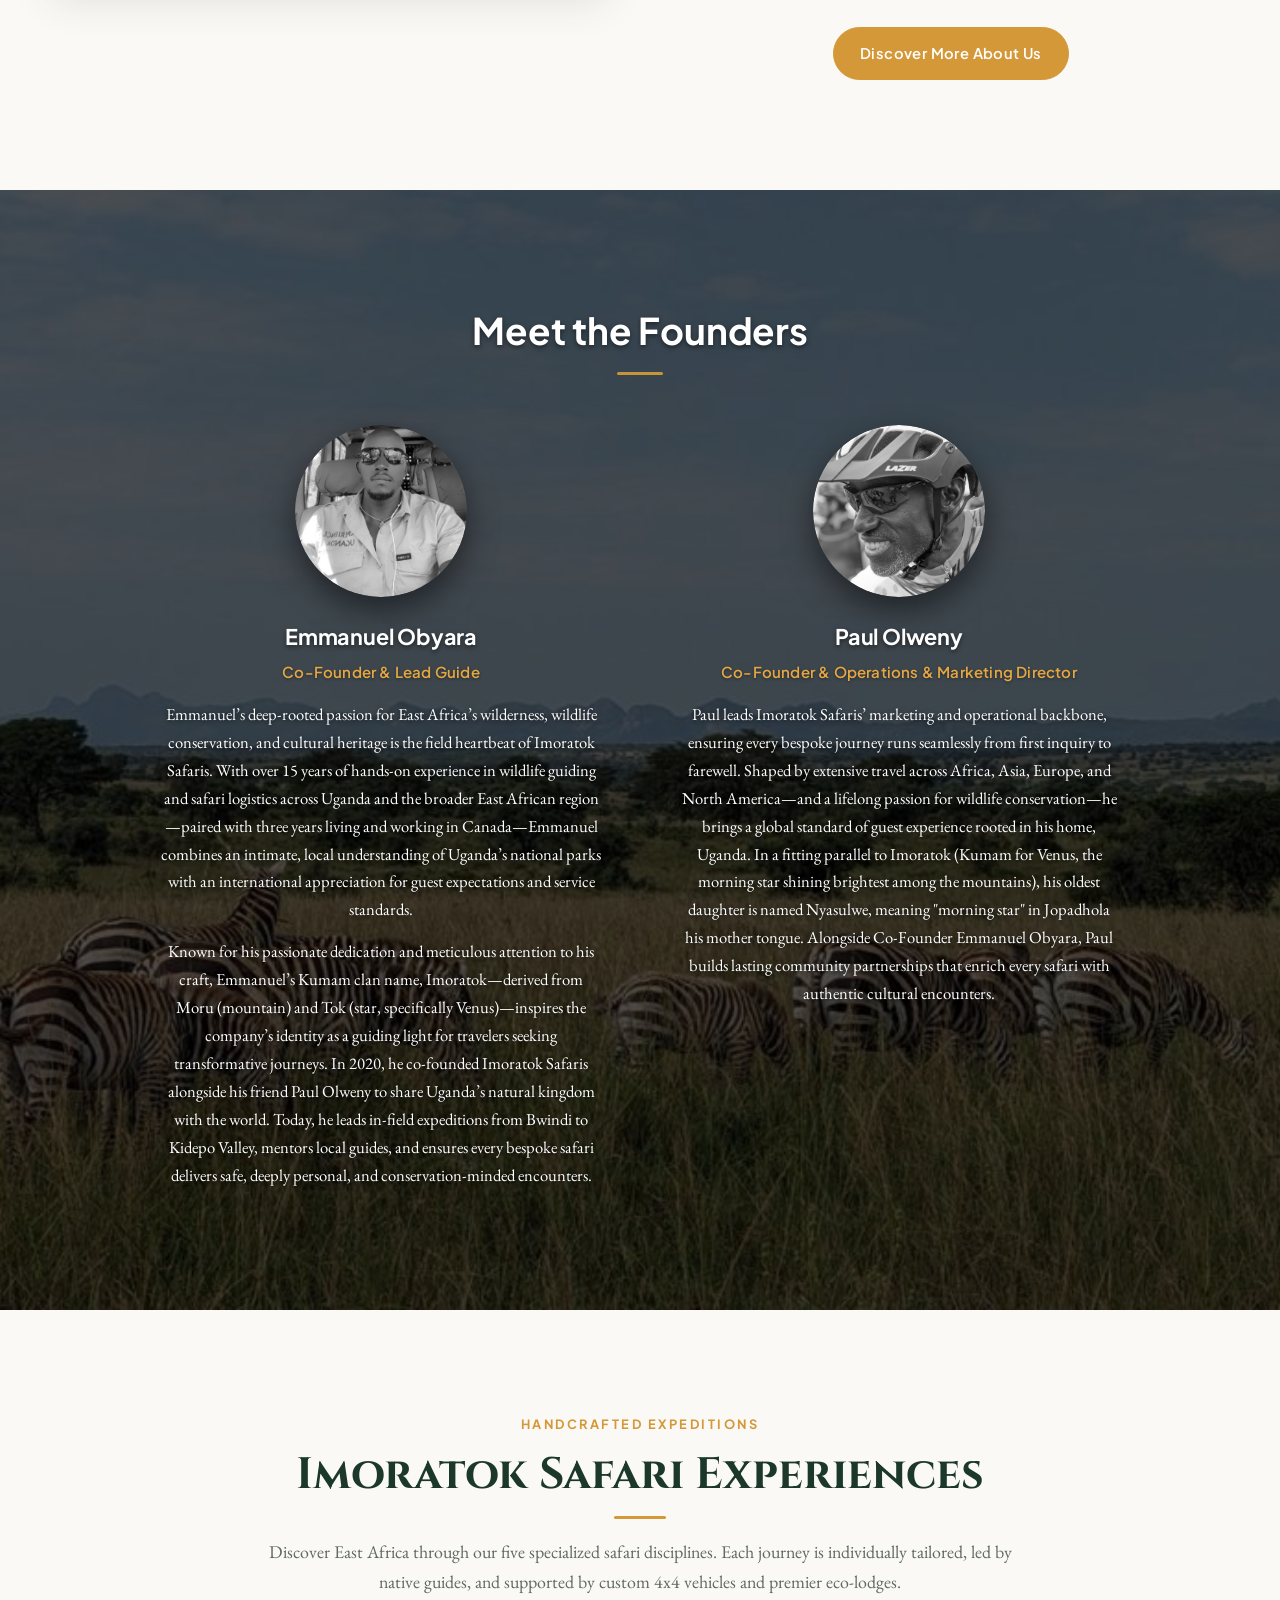
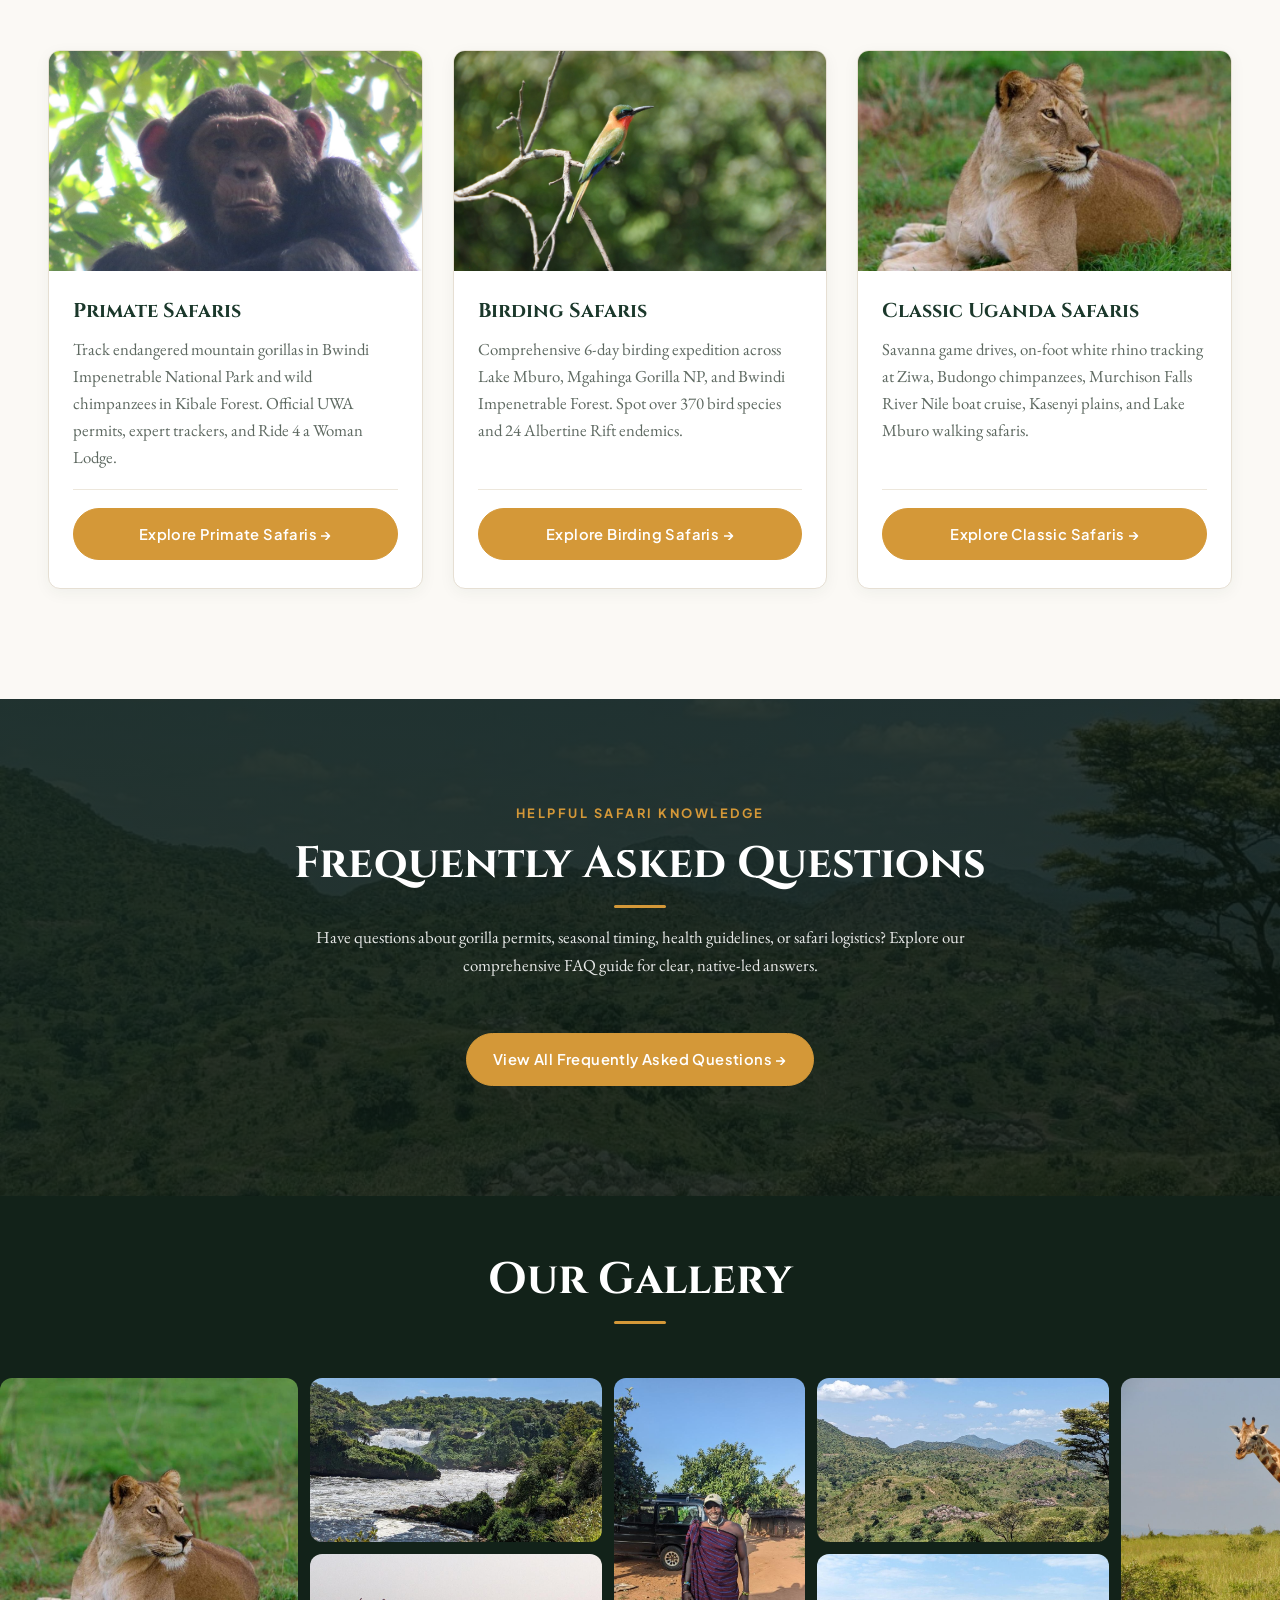
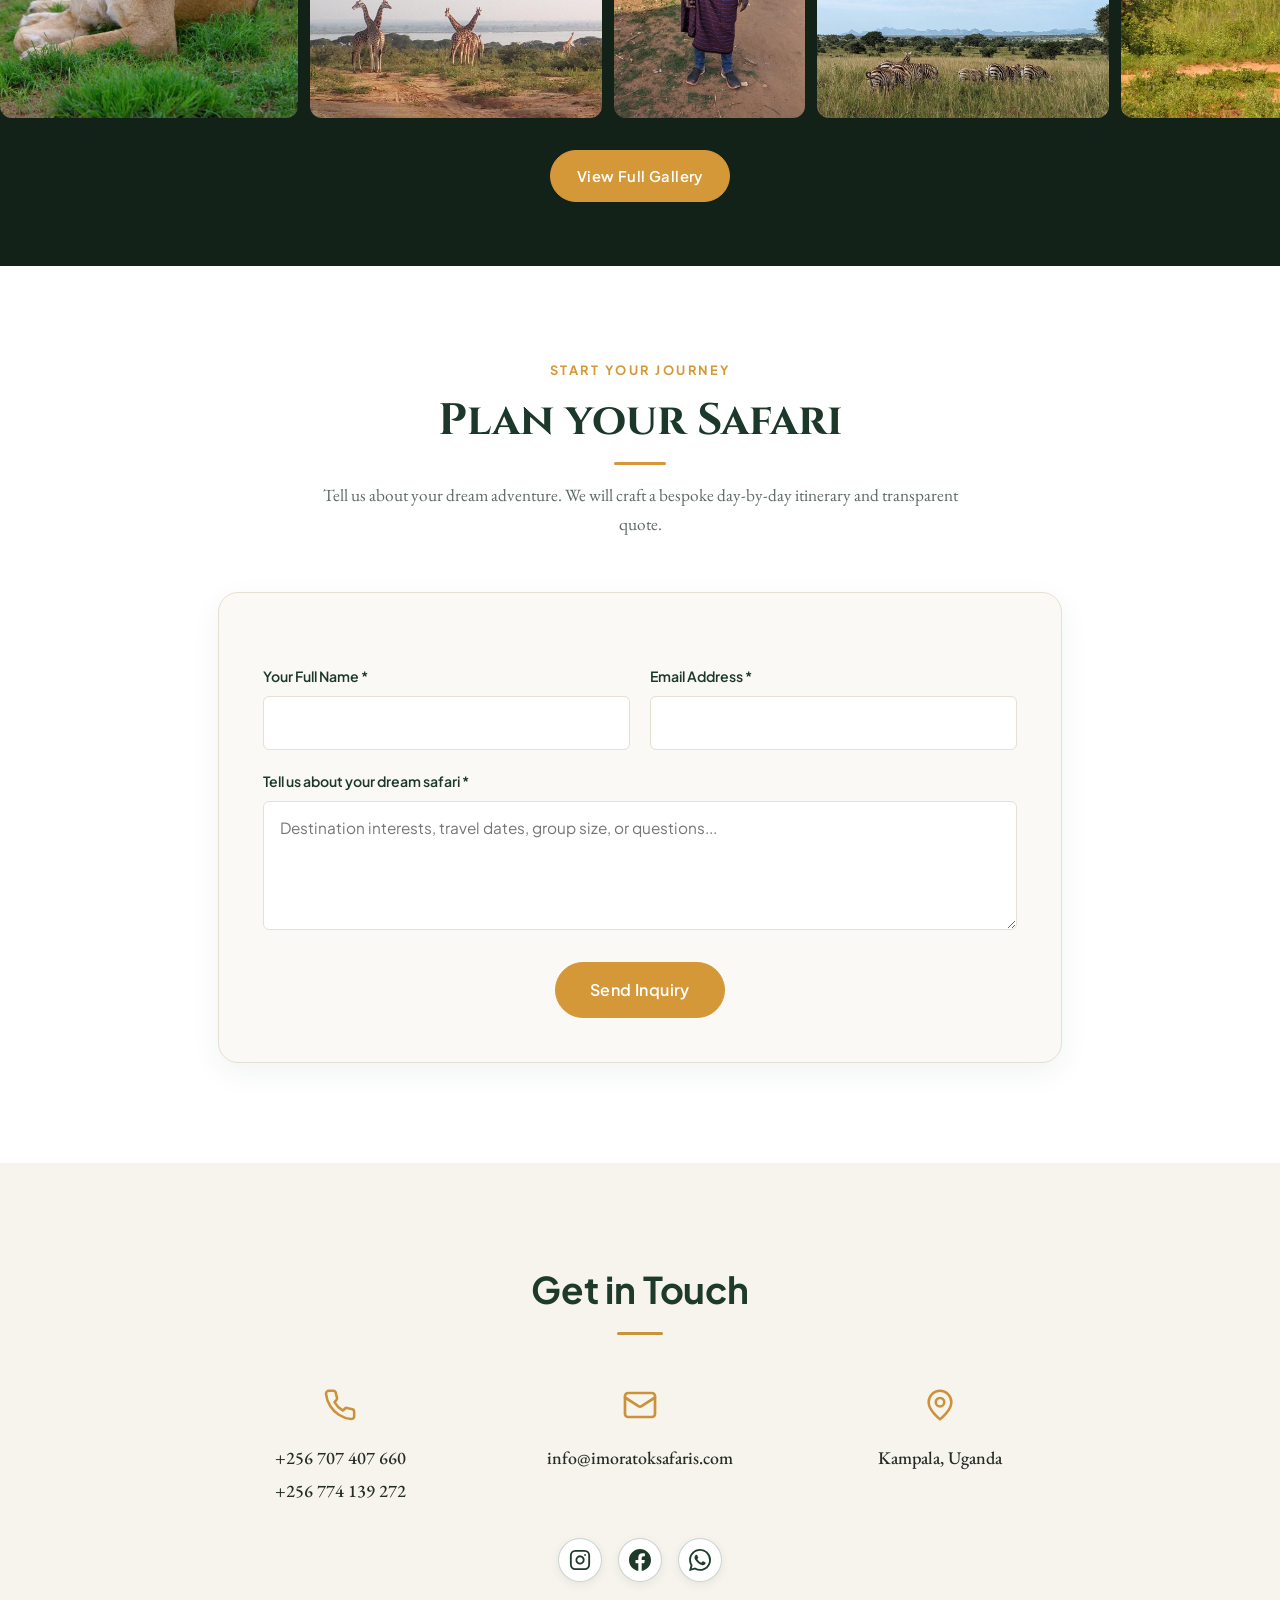
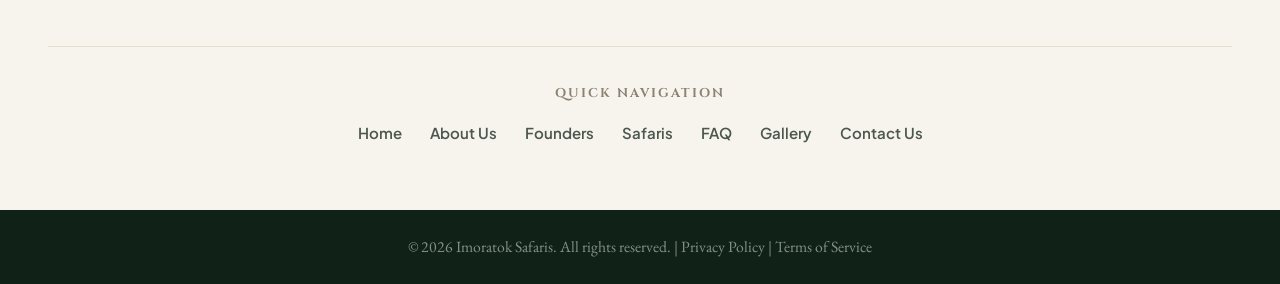
==== commit 080fb208: "content: update founder bio and correct clan language details in index.html and style.css" ====
--- a/index.html
+++ b/index.html
@@ -167,8 +167,8 @@
     <div class="container">
       <div class="story-grid">
         <div class="story-visual">
-          <img width="4288" height="2848" src="images/Animals/Bird-Mound.jpg" alt="Ugandan Wildlife and Exotic Birds in Habitat"
-            class="story-img-main" loading="lazy">
+          <img width="4288" height="2848" src="images/Animals/Bird-Mound.jpg"
+            alt="Ugandan Wildlife and Exotic Birds in Habitat" class="story-img-main" loading="lazy">
         </div>
 
         <div class="story-content">
@@ -217,13 +217,10 @@
           <h3 class="founder-name">Emmanuel Obyara</h3>
           <p class="founder-role">Co-Founder &amp; Lead Guide</p>
           <p class="founder-bio">
-            Emmanuel leads Imoratok Safaris’ in-field expeditions, bringing over 15 years of wildlife guiding and safari
-            logistics expertise across East Africa—enriched by three years living and working in Canada. Known for a
-            relentless dedication and attention to his craft, his Acholi clan name, Imoratok—Venus, the morning and
-            evening star shining brightest among the mountains—inspires the company’s identity as a guiding light for
-            authentic adventure. Alongside Co-Founder Paul Olweny, Emmanuel pairs intimate knowledge of Uganda’s
-            national parks with a deep commitment to conservation and sustainable tourism, ensuring every journey is
-            extraordinary.
+            Emmanuel’s deep-rooted passion for East Africa’s wilderness, wildlife conservation, and cultural heritage is the field heartbeat of Imoratok Safaris. With over 15 years of hands-on experience in wildlife guiding and safari logistics across Uganda and the broader East African region—paired with three years living and working in Canada—Emmanuel combines an intimate, local understanding of Uganda’s national parks with an international appreciation for guest expectations and service standards.
+          </p>
+          <p class="founder-bio">
+            Known for his passionate dedication and meticulous attention to his craft, Emmanuel’s Kumam clan name, Imoratok—derived from Moru (mountain) and Tok (star, specifically Venus)—inspires the company’s identity as a guiding light for travelers seeking transformative journeys. In 2020, he co-founded Imoratok Safaris alongside his friend Paul Olweny to share Uganda’s natural kingdom with the world. Today, he leads in-field expeditions from Bwindi to Kidepo Valley, mentors local guides, and ensures every bespoke safari delivers safe, deeply personal, and conservation-minded encounters.
           </p>
         </div>
 
@@ -239,7 +236,7 @@
             Paul leads Imoratok Safaris’ marketing and operational backbone, ensuring every bespoke journey runs
             seamlessly from first inquiry to farewell. Shaped by extensive travel across Africa, Asia, Europe, and
             North America—and a lifelong passion for wildlife conservation—he brings a global standard of guest
-            experience rooted in his home, Uganda. In a fitting parallel to Imoratok (Acholi for Venus, the morning star
+            experience rooted in his home, Uganda. In a fitting parallel to Imoratok (Kumam for Venus, the morning star
             shining brightest among the mountains), his oldest daughter is named Nyasulwe, meaning "morning star" in
             Jopadhola his mother tongue. Alongside Co-Founder Emmanuel Obyara, Paul builds lasting community
             partnerships that enrich every safari with authentic cultural encounters.
@@ -289,8 +286,8 @@
         <!-- Tile 2: Birding Safaris -->
         <article class="safari-card">
           <div class="safari-card-media">
-            <img width="4288" height="2848" src="images/Animals/Closeup2.jpg" alt="Birding Safari with Exotic Wildlife Close-up in Uganda"
-              loading="lazy">
+            <img width="4288" height="2848" src="images/Animals/Closeup2.jpg"
+              alt="Birding Safari with Exotic Wildlife Close-up in Uganda" loading="lazy">
           </div>
           <div class="safari-card-body">
             <h3 class="safari-card-title">Birding Safaris</h3>
@@ -450,8 +447,8 @@
         </div>
 
         <div class="gallery-item gallery-item--portrait">
-          <img width="4288" height="2848" src="images/Animals/Monkey4.jpg"
-            alt="Vervet Monkey in Indigenous Fig Tree" class="gallery-img">
+          <img width="4288" height="2848" src="images/Animals/Monkey4.jpg" alt="Vervet Monkey in Indigenous Fig Tree"
+            class="gallery-img">
         </div>
 
         <div class="gallery-col--stack">
@@ -476,8 +473,8 @@
               class="gallery-img">
           </div>
           <div class="gallery-item">
-            <img width="4288" height="2848" src="images/Animals/Monkey1.jpg"
-              alt="Monkey Resting in Tree Canopy" class="gallery-img">
+            <img width="4288" height="2848" src="images/Animals/Monkey1.jpg" alt="Monkey Resting in Tree Canopy"
+              class="gallery-img">
           </div>
         </div>
 
@@ -487,13 +484,14 @@
               class="gallery-img">
           </div>
           <div class="gallery-item">
-            <img width="4288" height="2848" src="images/Animals/Hippo1.jpg"
-              alt="Hippopotamus Herd in River Waters" class="gallery-img">
+            <img width="4288" height="2848" src="images/Animals/Hippo1.jpg" alt="Hippopotamus Herd in River Waters"
+              class="gallery-img">
           </div>
         </div>
 
         <div class="gallery-item gallery-item--wide">
-          <img width="4288" height="2848" src="images/Nature/Lonetree.jpg" alt="Solitary Acacia Tree in the Wild Savanna" class="gallery-img">
+          <img width="4288" height="2848" src="images/Nature/Lonetree.jpg"
+            alt="Solitary Acacia Tree in the Wild Savanna" class="gallery-img">
         </div>
 
         <div class="gallery-col--stack">
@@ -502,8 +500,8 @@
               class="gallery-img">
           </div>
           <div class="gallery-item">
-            <img width="4288" height="2848" src="images/Animals/Elephant1.jpg"
-              alt="African Elephant Grazing in Savanna" class="gallery-img">
+            <img width="4288" height="2848" src="images/Animals/Elephant1.jpg" alt="African Elephant Grazing in Savanna"
+              class="gallery-img">
           </div>
         </div>
       </div>
@@ -539,22 +537,24 @@
           <div class="quote-form-grid">
             <div>
               <label for="inquiryName" class="form-label">Your Full Name *</label>
-              <input type="text" id="inquiryName" name="name" class="form-control" placeholder="e.g. Sarah Jenkins" required>
+              <input type="text" id="inquiryName" name="name" class="form-control" required>
             </div>
 
             <div>
               <label for="inquiryEmail" class="form-label">Email Address *</label>
-              <input type="email" id="inquiryEmail" name="email" class="form-control" placeholder="e.g. sarah@example.com" required>
+              <input type="email" id="inquiryEmail" name="email" class="form-control" required>
             </div>
 
             <div class="form-group-full">
               <label for="inquiryMessage" class="form-label">Tell us about your dream safari *</label>
-              <textarea id="inquiryMessage" name="message" class="form-control" rows="4" placeholder="Destination interests, travel dates, group size, or questions..." required></textarea>
+              <textarea id="inquiryMessage" name="message" class="form-control" rows="4"
+                placeholder="Destination interests, travel dates, group size, or questions..." required></textarea>
             </div>
           </div>
 
           <div class="quote-form-submit">
-            <button type="submit" id="inquirySubmitBtn" class="btn btn-primary" style="padding: 14px 34px; font-size: 1rem;">
+            <button type="submit" id="inquirySubmitBtn" class="btn btn-primary"
+              style="padding: 14px 34px; font-size: 1rem;">
               Send Inquiry
             </button>
           </div>
@@ -566,7 +566,9 @@
 
           <div id="formErrorMessage"
             style="display: none; margin-top: 18px; padding: 14px 18px; background: #fdf2f2; border: 1px solid #d9534f; border-radius: 6px; color: #a94442; font-family: var(--font-sans); font-size: 0.95rem; text-align: center;">
-            ✕ Something went wrong sending your message. Please reach us directly at <a href="mailto:info@imoratoksafaris.com" style="text-decoration: underline; color: inherit; font-weight: 600;">info@imoratoksafaris.com</a>.
+            ✕ Something went wrong sending your message. Please reach us directly at <a
+              href="mailto:info@imoratoksafaris.com"
+              style="text-decoration: underline; color: inherit; font-weight: 600;">info@imoratoksafaris.com</a>.
           </div>
         </form>
       </div>
--- a/css/style.css
+++ b/css/style.css
@@ -740,6 +740,10 @@
   text-shadow: 0 1px 4px rgba(0, 0, 0, 0.65);
 }
 
+.founder-bio + .founder-bio {
+  margin-top: 14px;
+}
+
 /* ==========================================================================
    Safaris Section (Clean Tiles)
    ========================================================================== */
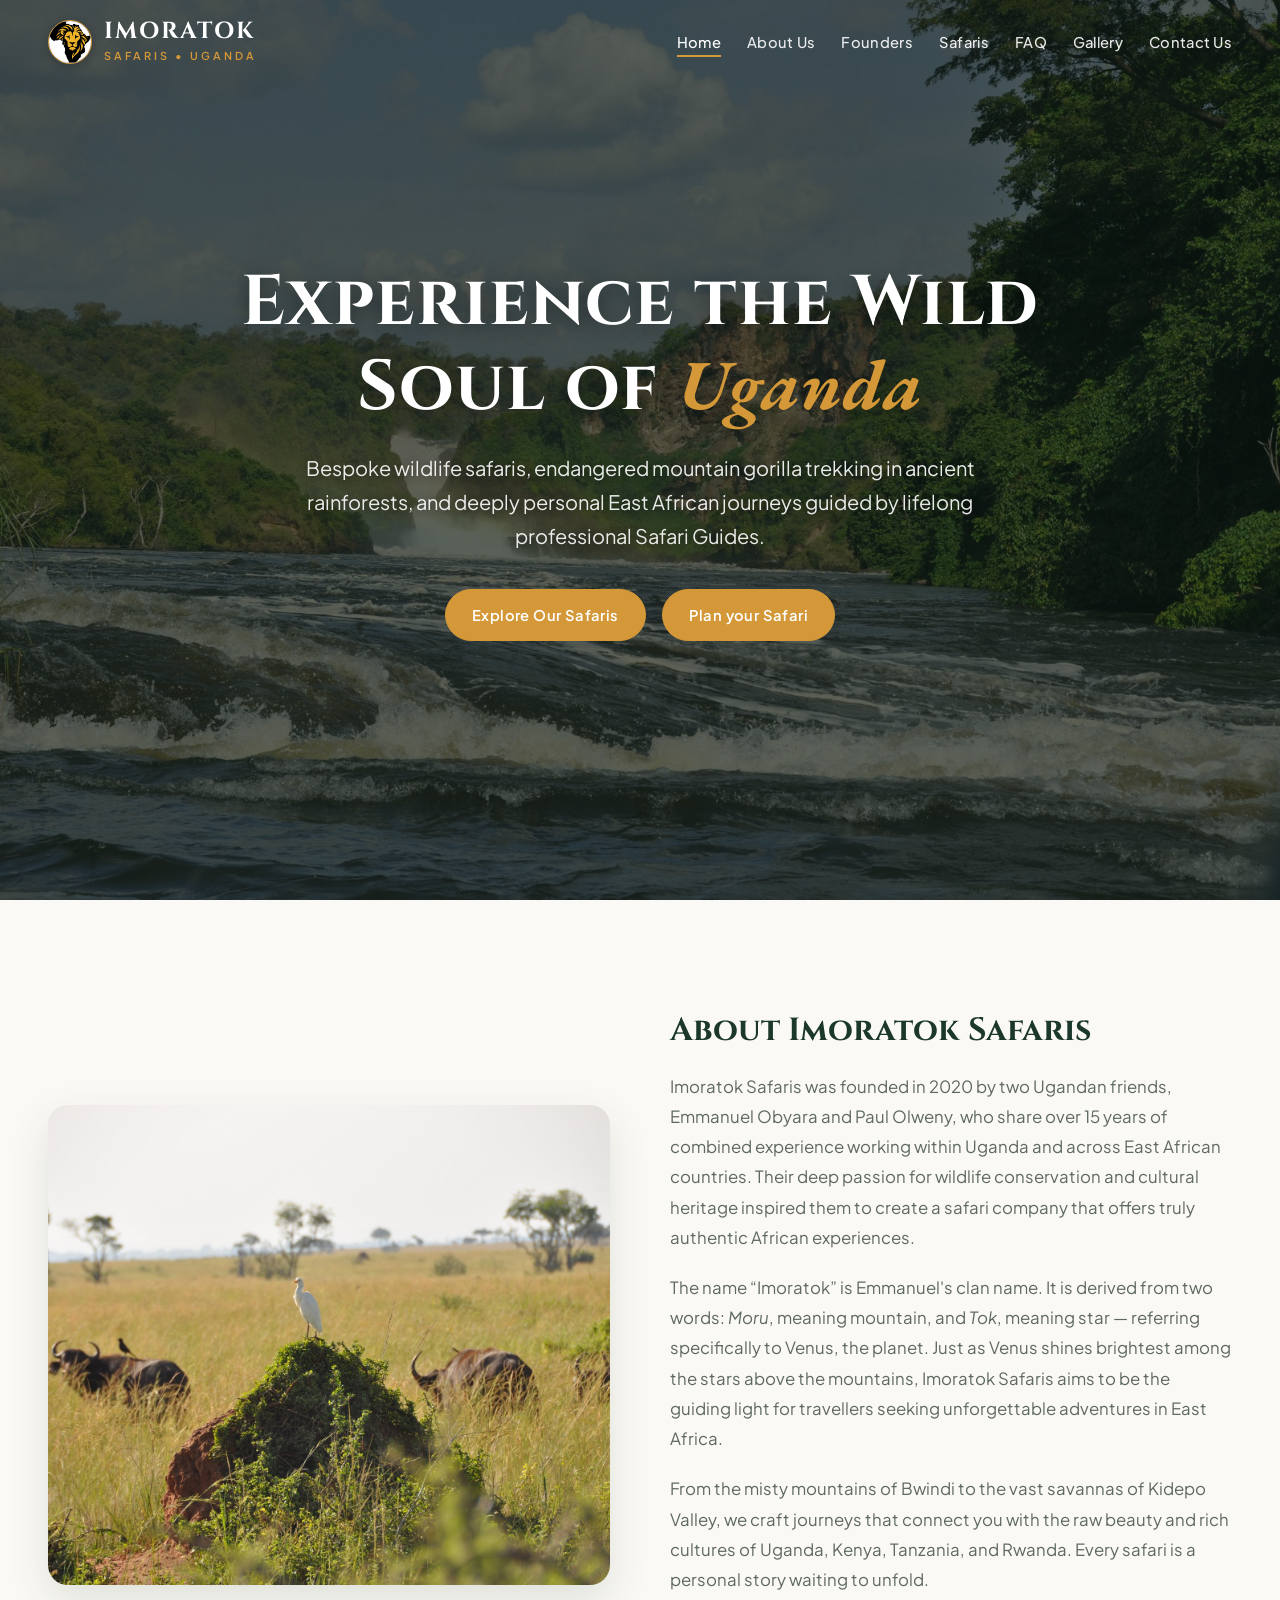
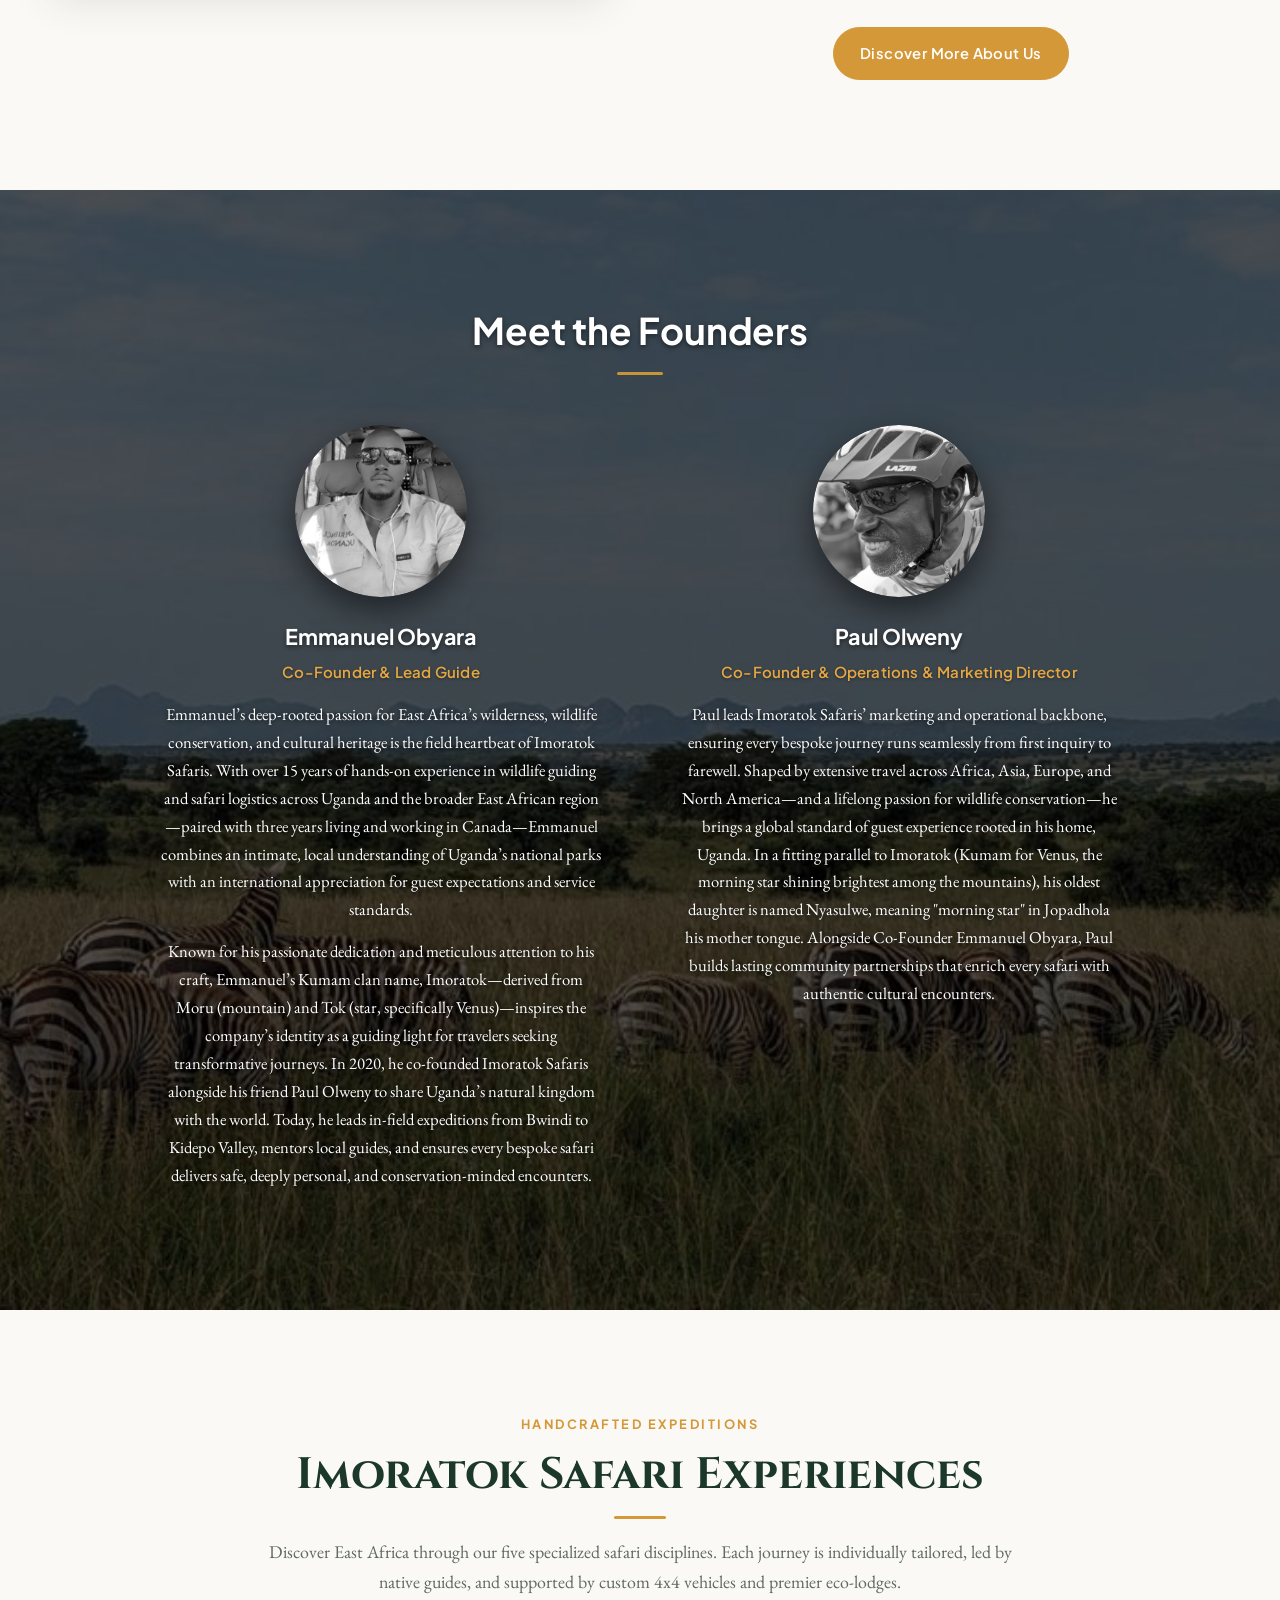
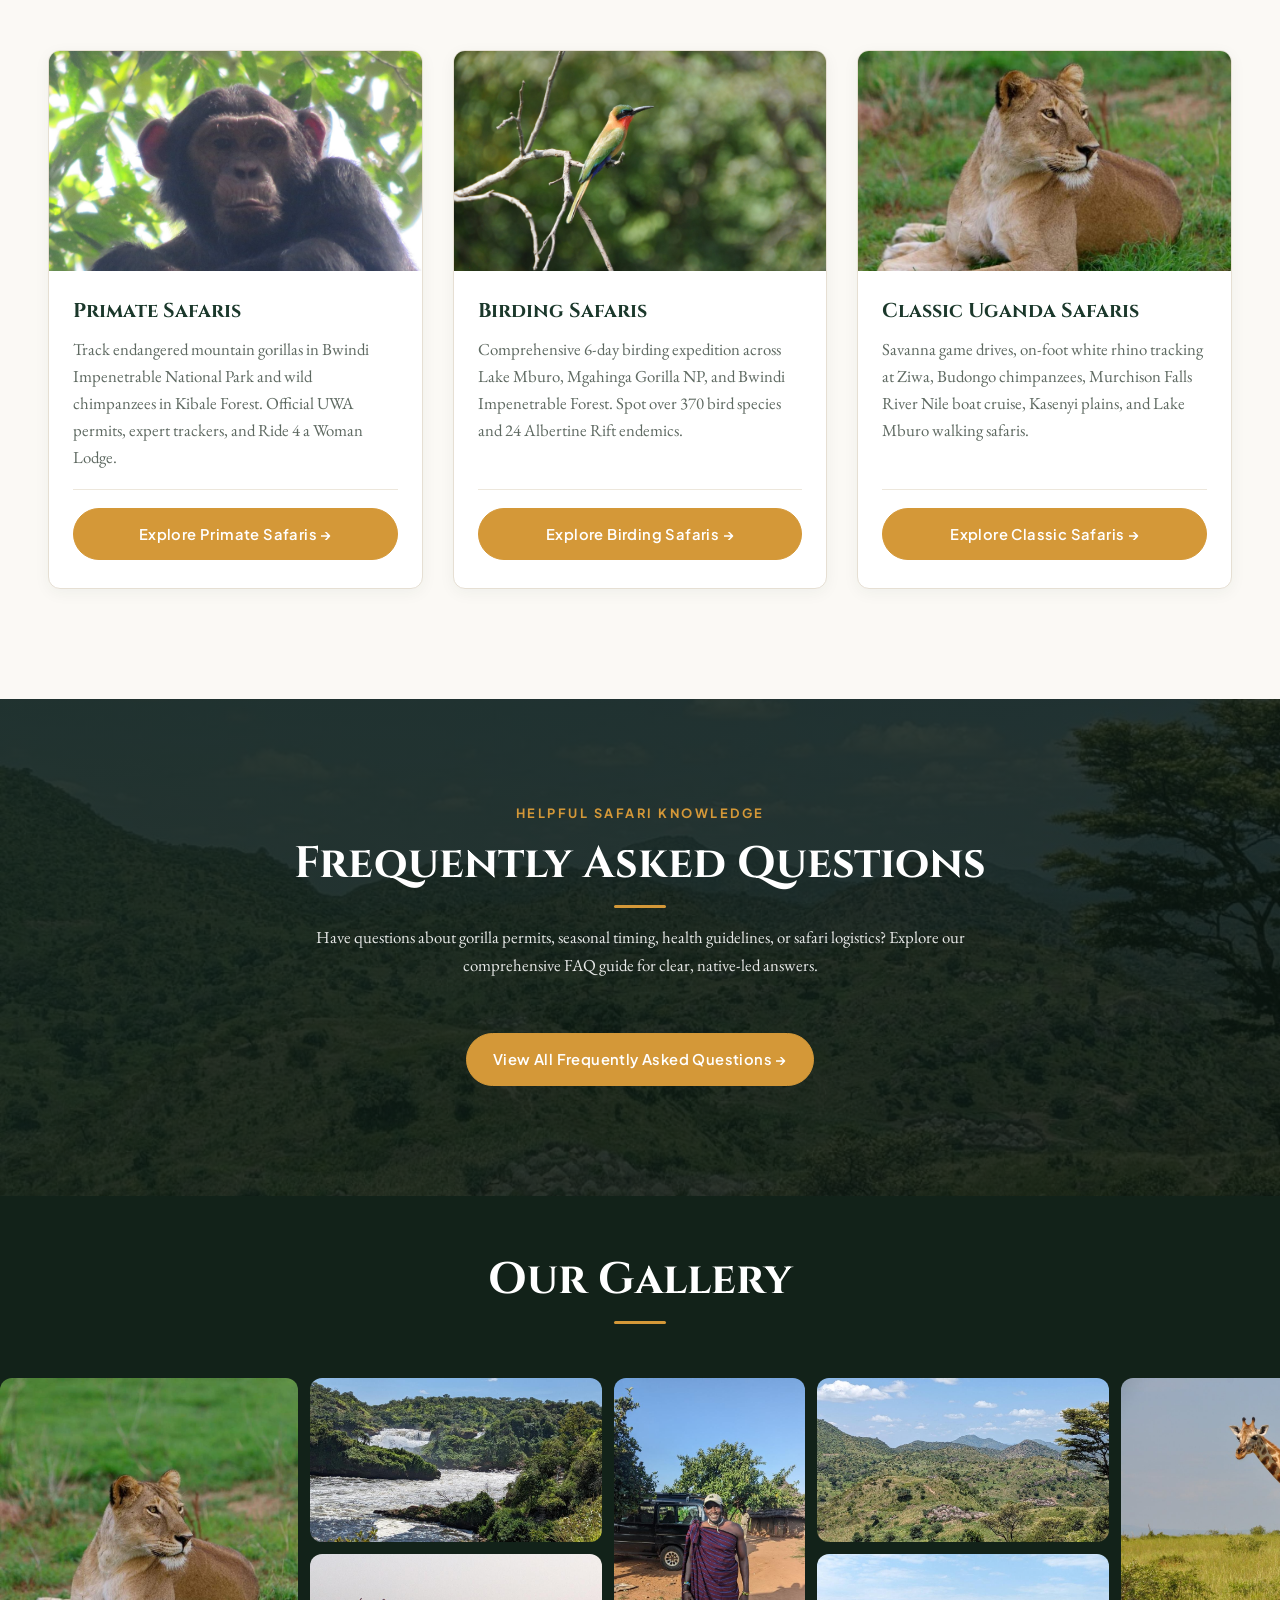
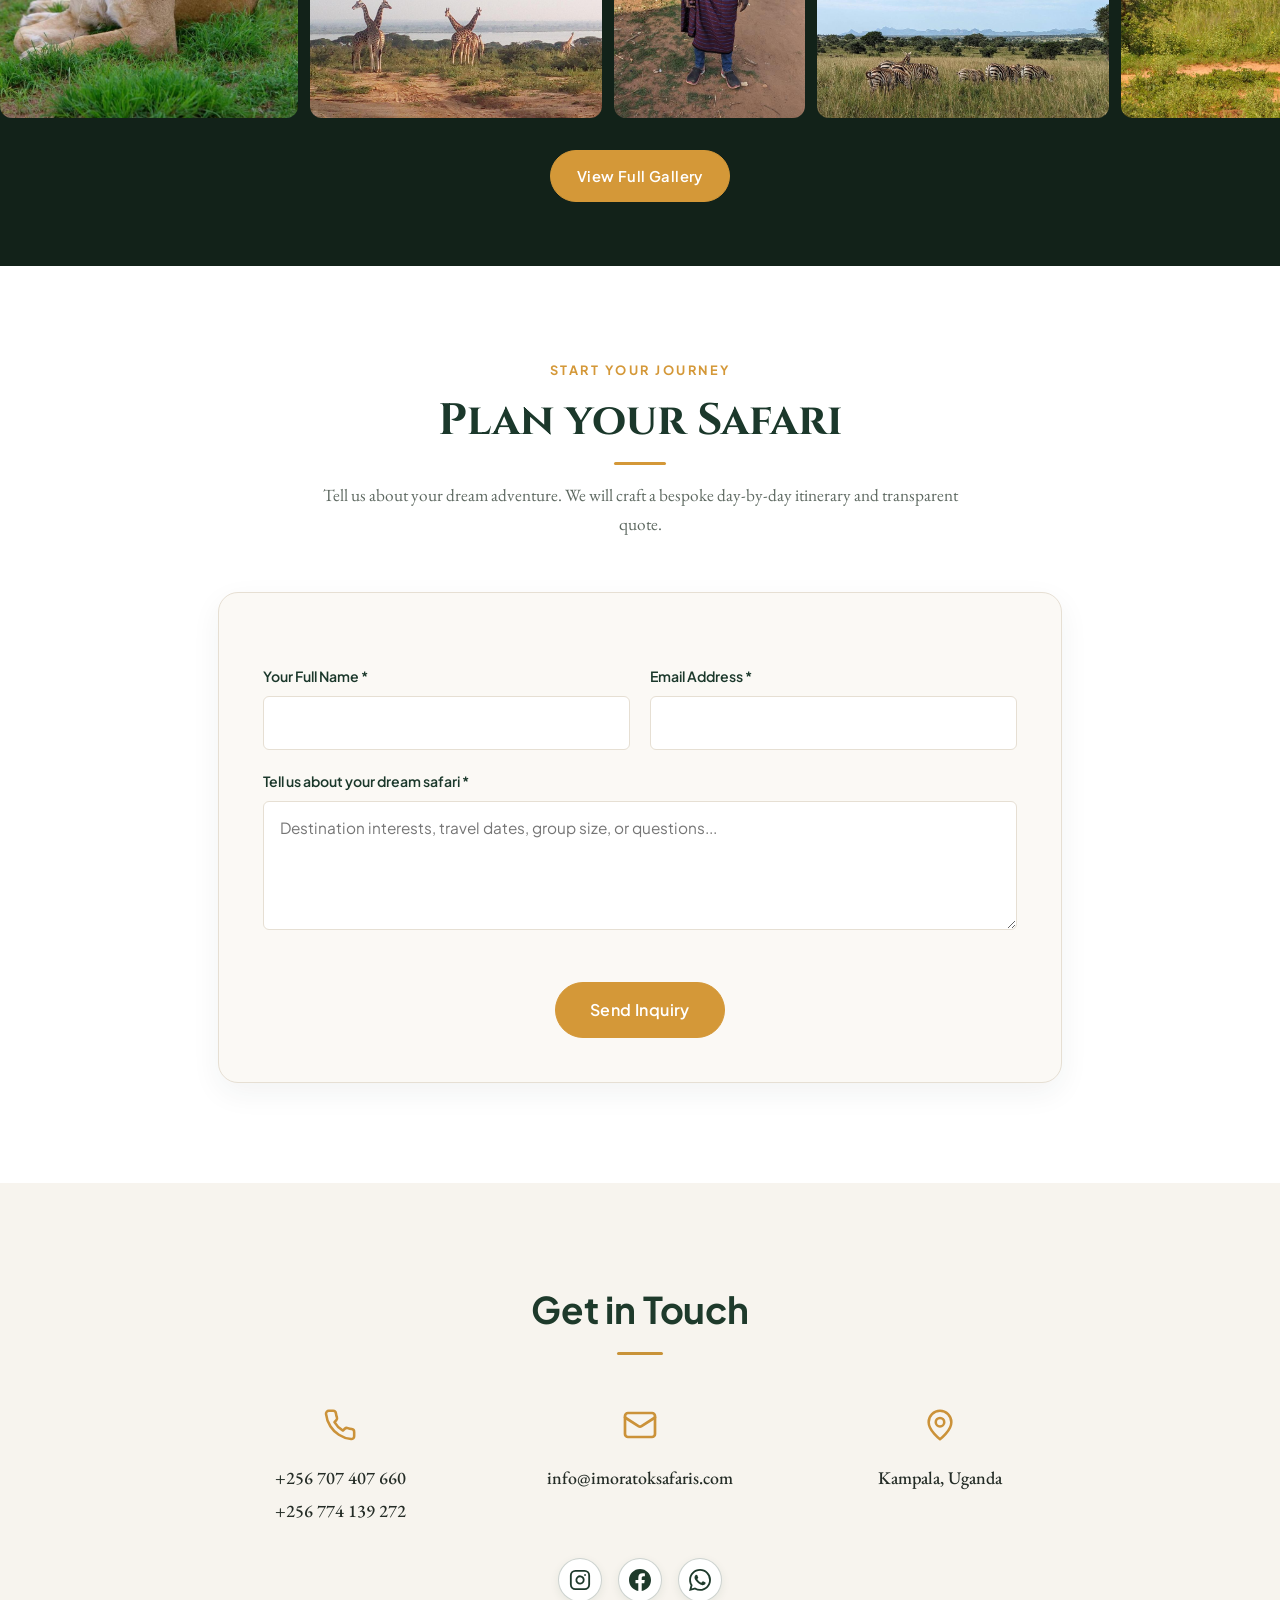
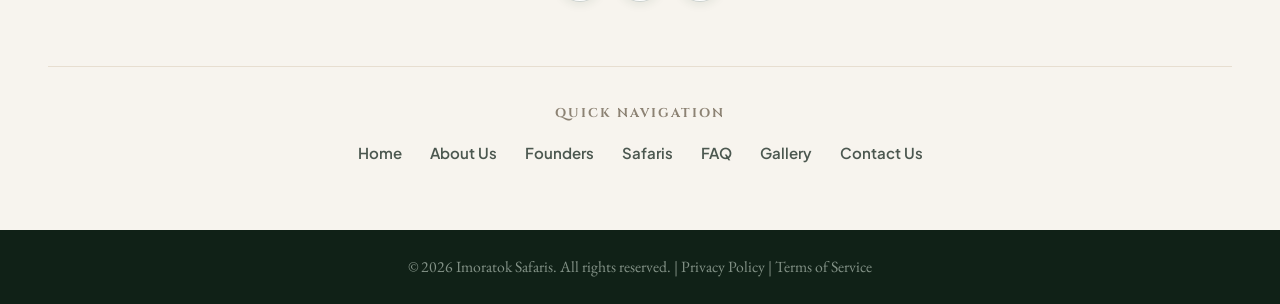
==== commit 791bd1fa: "feat: implement secure admin dashboard and backend inquiry handling system" ====
--- a/index.html
+++ b/index.html
@@ -45,6 +45,9 @@
 
   <!-- Main Stylesheet -->
   <link rel="stylesheet" href="css/style.css">
+
+  <!-- Cloudflare Turnstile -->
+  <script src="https://challenges.cloudflare.com/turnstile/v0/api.js" async defer></script>
 
   <!-- Structured Data: JSON-LD (Entity, LocalBusiness, FAQPage) -->
   <script type="application/ld+json">
@@ -528,10 +531,7 @@
       </div>
 
       <div class="quote-card">
-        <form id="safariInquiryForm" action="https://api.web3forms.com/submit" method="POST">
-          <input type="hidden" name="access_key" value="798baa1c-899e-4259-ba53-4696f345e349">
-          <input type="hidden" name="subject" value="New Safari Inquiry — Imoratok Safaris">
-          <input type="hidden" name="from_name" value="Imoratok Safaris Website">
+        <form id="safariInquiryForm" action="submit.php" method="POST">
           <input type="checkbox" name="botcheck" class="hidden" style="display: none;">
 
           <div class="quote-form-grid">
@@ -550,6 +550,11 @@
               <textarea id="inquiryMessage" name="message" class="form-control" rows="4"
                 placeholder="Destination interests, travel dates, group size, or questions..." required></textarea>
             </div>
+          </div>
+
+          <!-- Cloudflare Turnstile CAPTCHA Widget -->
+          <div style="display: flex; justify-content: center; margin: 20px 0 10px;">
+            <div class="cf-turnstile" data-sitekey="0x4AAAAAAGUNYS9RggtNDIPE" data-theme="light"></div>
           </div>
 
           <div class="quote-form-submit">
@@ -566,7 +571,7 @@
 
           <div id="formErrorMessage"
             style="display: none; margin-top: 18px; padding: 14px 18px; background: #fdf2f2; border: 1px solid #d9534f; border-radius: 6px; color: #a94442; font-family: var(--font-sans); font-size: 0.95rem; text-align: center;">
-            ✕ Something went wrong sending your message. Please reach us directly at <a
+            ✕ <span id="formErrorText">Something went wrong sending your message. Please reach us directly at</span> <a
               href="mailto:info@imoratoksafaris.com"
               style="text-decoration: underline; color: inherit; font-weight: 600;">info@imoratoksafaris.com</a>.
           </div>
